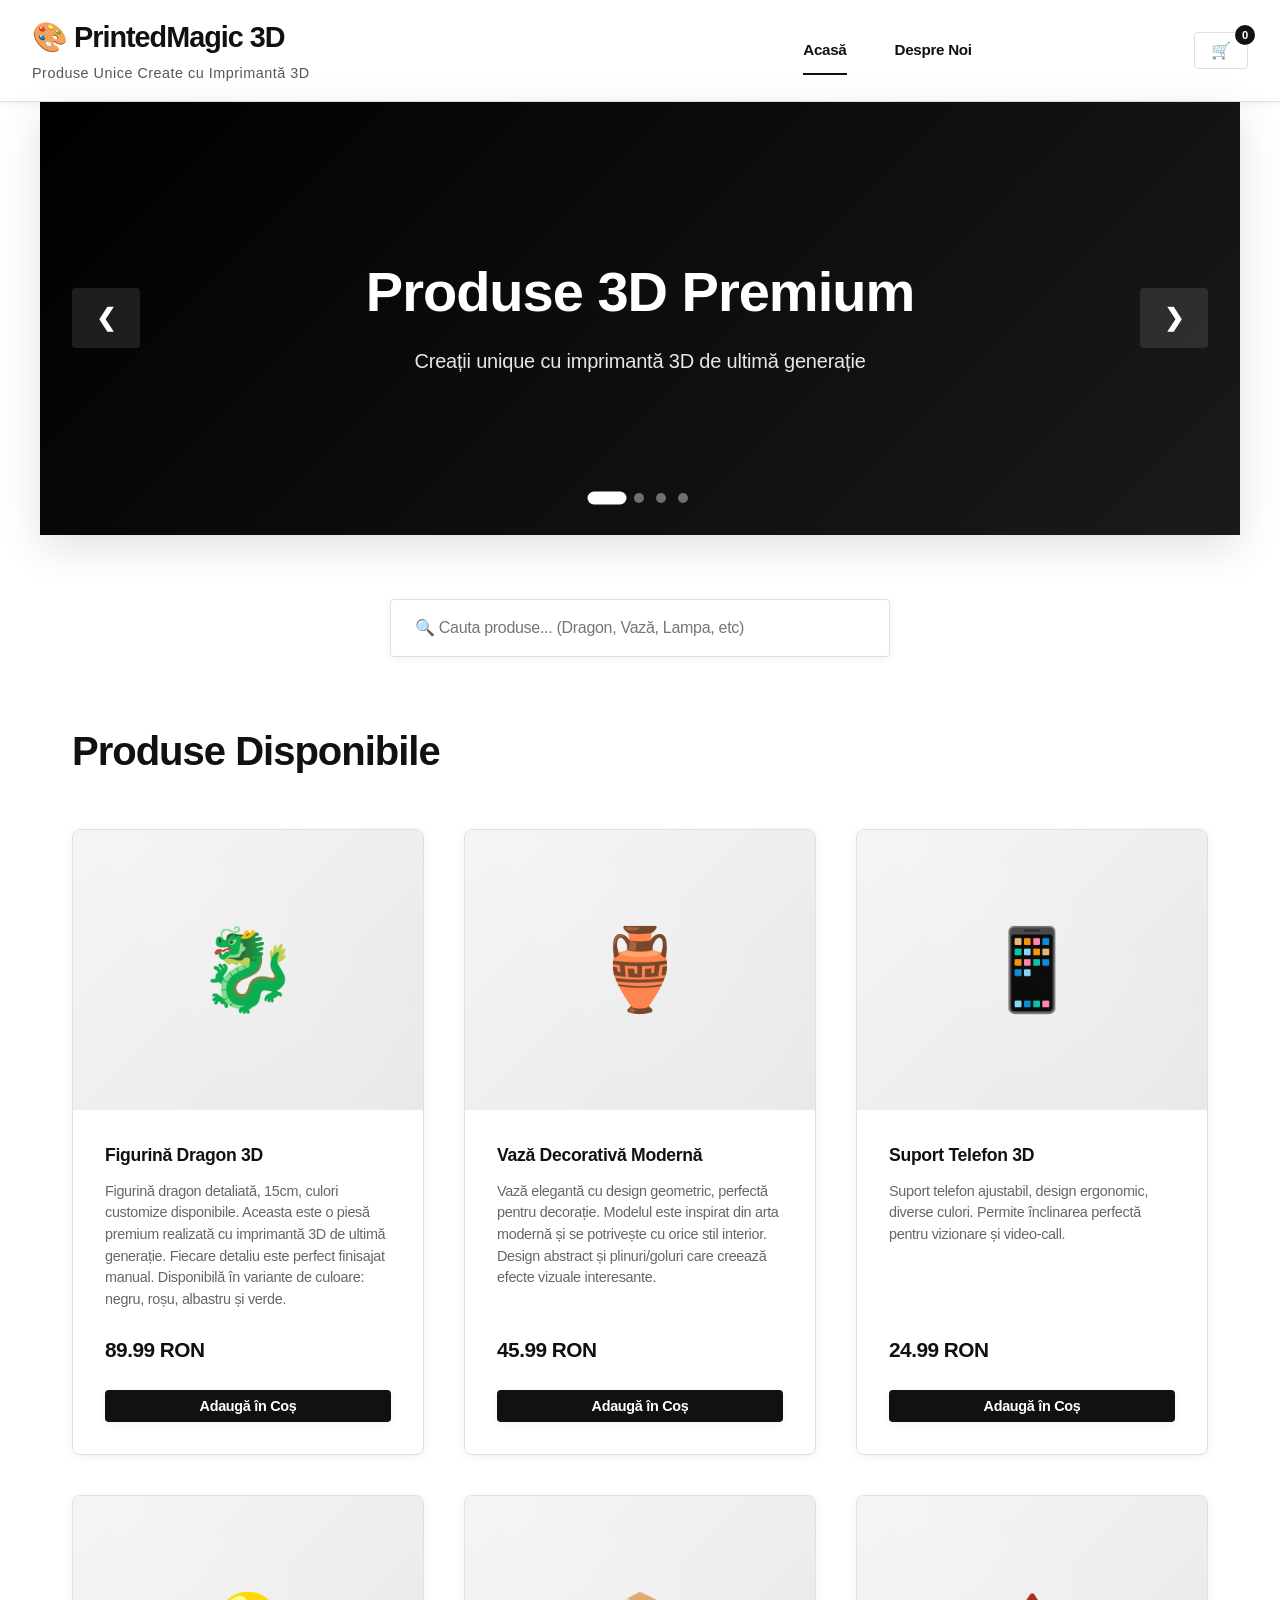
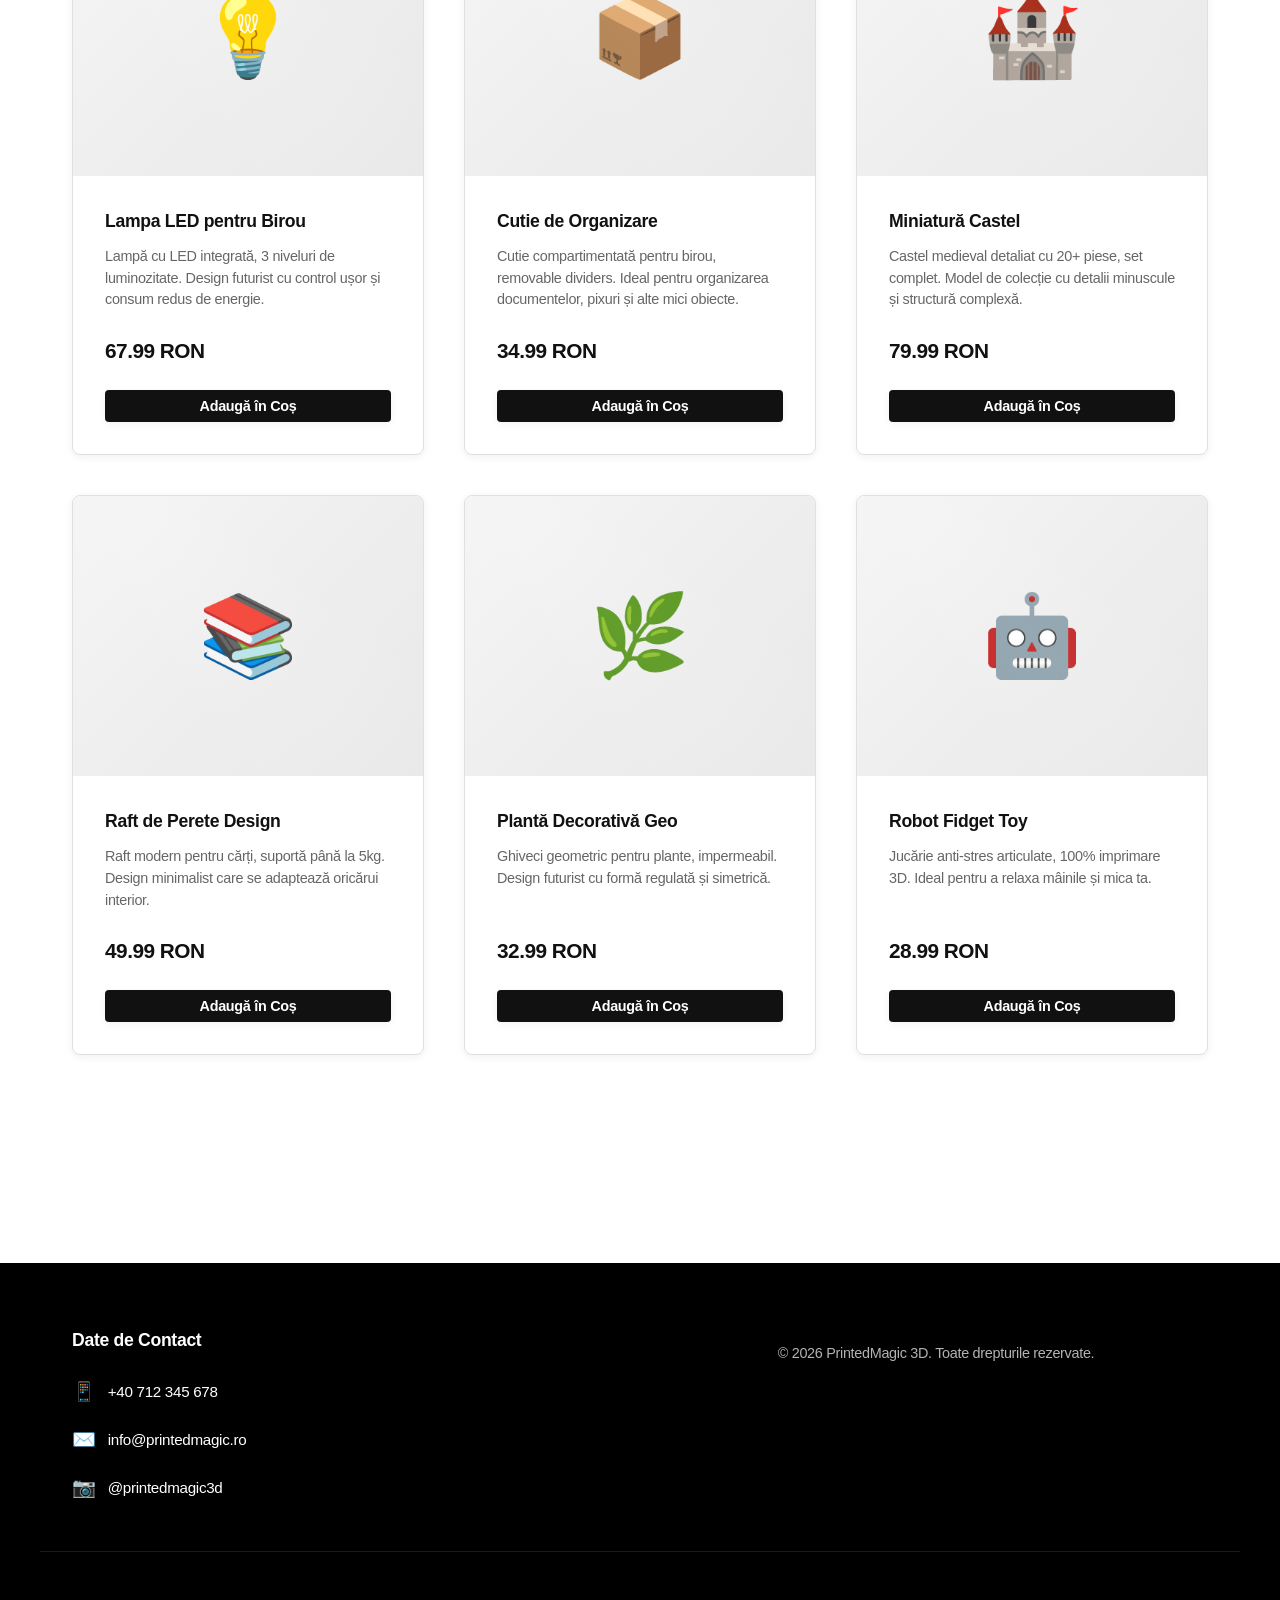
==== index.html @ fc56f855 "Add files via upload" ====
<!DOCTYPE html>
<html lang="ro">
<head>
    <meta charset="UTF-8">
    <meta name="viewport" content="width=device-width, initial-scale=1.0">
    <title>ShopHub - Magazin Online</title>
    <link rel="stylesheet" href="styles.css">
</head>
<body>
    <!-- Banner -->
    <header class="banner">
        <div class="banner-content">
            <h1 class="banner-title">🎨 PrintedMagic 3D</h1>
            <p class="banner-subtitle">Produse Unice Create cu Imprimantă 3D</p>
        </div>
        <nav class="banner-nav">
            <a href="index.html" class="nav-link active">Acasă</a>
            <a href="about.html" class="nav-link">Despre Noi</a>
        </nav>
        <div class="cart-icon-container">
            <button class="cart-icon" id="cartBtn">
                <span class="cart-icon-text">🛒</span>
                <span class="cart-count" id="cartCount">0</span>
            </button>
        </div>
    </header>

    <!-- Main Content -->
    <main class="container">        <!-- Banner Slider -->
        <section class="banner-slider-section">
            <div class="banner-slider">
                <div class="slider-container">
                    <div class="slide active">
                        <div class="slide-content">
                            <h2>Produse 3D Premium</h2>
                            <p>Creații unique cu imprimantă 3D de ultimă generație</p>
                        </div>
                    </div>
                    <div class="slide">
                        <div class="slide-content">
                            <h2>Design Profesional</h2>
                            <p>Fiecare produs este gândite cu atenție la detaliu</p>
                        </div>
                    </div>
                    <div class="slide">
                        <div class="slide-content">
                            <h2>Livrare Rapidă</h2>
                            <p>Produsele tale ajung la tine în timp scurt</p>
                        </div>
                    </div>
                    <div class="slide">
                        <div class="slide-content">
                            <h2>Personalizare Completă</h2>
                            <p>Alege culori, dimensiuni și variante custom</p>
                        </div>
                    </div>
                </div>
                <button class="slider-btn slider-prev" id="sliderPrev">❮</button>
                <button class="slider-btn slider-next" id="sliderNext">❯</button>
                <div class="slider-dots" id="sliderDots"></div>
            </div>
        </section>

        <!-- Search Bar -->
        <section class="search-section">
            <div class="search-container">
                <input 
                    type="text" 
                    id="searchInput" 
                    class="search-input" 
                    placeholder="🔍 Cauta produse... (Dragon, Vază, Lampa, etc)"
                    autocomplete="off"
                >
                <div class="search-results" id="searchResults"></div>
            </div>
        </section>
        <!-- Products Grid -->
        <section class="products-section">
            <h2 class="section-title">Produse Disponibile</h2>
            <div class="products-grid" id="productsGrid">
                <!-- Produsele vor fi încărcate din JavaScript -->
            </div>
        </section>
    </main>

    <!-- Product Details Modal -->
    <div class="modal" id="productModal">
        <div class="modal-content modal-lg">
            <div class="modal-header">
                <h2 id="productModalTitle">Detalii Produs</h2>
                <button class="close-modal" id="closeProductBtn">&times;</button>
            </div>
            <div class="modal-body">
                <div class="product-details-container">
                    <!-- Product Images -->
                    <div class="product-images">
                        <div class="main-image" id="mainImage">🐉</div>
                        <div class="thumbnail-images" id="thumbnailImages">
                        </div>
                    </div>

                    <!-- Product Info -->
                    <div class="product-info">
                        <h2 id="productName">Produs</h2>
                        <div class="product-price-section">
                            <span class="product-price-large" id="productPrice">0 RON</span>
                        </div>

                        <div class="product-specifications">
                            <div class="spec-item">
                                <strong>Dimensiuni:</strong>
                                <span id="productDimensions">-</span>
                            </div>
                            <div class="spec-item">
                                <strong>Material:</strong>
                                <span id="productMaterial">-</span>
                            </div>
                            <div class="spec-item">
                                <strong>Culori disponibile:</strong>
                                <div class="colors-list" id="colorsList"></div>
                            </div>
                        </div>

                        <div class="product-description-full" id="productFullDescription">
                        </div>

                        <!-- Quantity and Add to Cart -->
                        <div class="product-quantity-section">
                            <label>Cantitate:</label>
                            <div class="quantity-control">
                                <button id="decrementBtn" class="quantity-btn-large">−</button>
                                <input type="number" id="quantityInput" value="1" min="1">
                                <button id="incrementBtn" class="quantity-btn-large">+</button>
                            </div>
                        </div>

                        <button class="btn btn-primary btn-large" id="addToCartModalBtn">Adaugă în Coș</button>
                    </div>
                </div>
            </div>
        </div>
    </div>

    <!-- Shopping Cart Modal -->
    <div class="modal" id="cartModal">
        <div class="modal-content">
            <div class="modal-header">
                <h2>Coșul Dumneavoastră</h2>
                <button class="close-modal" id="closeCartBtn">&times;</button>
            </div>
            <div class="modal-body">
                <div class="cart-items" id="cartItems">
                    <p class="empty-cart">Coșul este gol</p>
                </div>
            </div>
            <div class="modal-footer">
                <div class="cart-total">
                    <strong>Total: </strong>
                    <span id="cartTotal">0 RON</span>
                </div>
                <button class="btn btn-primary" id="checkoutBtn">Plasează Comanda</button>
            </div>
        </div>
    </div>

    <!-- Footer -->
    <footer class="footer">
        <div class="footer-content">
            <div class="footer-section">
                <h3>Date de Contact</h3>
                <div class="contact-info">
                    <a href="tel:+40712345678" class="contact-link">
                        <span class="contact-icon">📱</span>
                        <span>+40 712 345 678</span>
                    </a>
                    <a href="mailto:info@printedmagic.ro" class="contact-link">
                        <span class="contact-icon">✉️</span>
                        <span>info@printedmagic.ro</span>
                    </a>
                    <a href="https://instagram.com/printedmagic3d" target="_blank" class="contact-link">
                        <span class="contact-icon">📷</span>
                        <span>@printedmagic3d</span>
                    </a>
                </div>
            </div>
            <div class="footer-section">
                <p>&copy; 2026 PrintedMagic 3D. Toate drepturile rezervate.</p>
            </div>
        </div>
    </footer>

    <script src="script.js"></script>
</body>
</html>
---- styles.css ----
/* Global Styles */
* {
    margin: 0;
    padding: 0;
    box-sizing: border-box;
}

:root {
    --primary-color: #000;
    --secondary-color: #111;
    --accent-color: #1E3A5F;
    --dark-color: #000;
    --light-color: #F8F9FA;
    --text-color: #111;
    --border-color: #E0E0E0;
    --shadow: 0 2px 8px rgba(0, 0, 0, 0.06);
    --shadow-lg: 0 12px 40px rgba(0, 0, 0, 0.12);
    --transition: all 0.3s ease;
}

body {
    font-family: -apple-system, BlinkMacSystemFont, 'Segoe UI', 'Helvetica Neue', sans-serif;
    line-height: 1.5;
    color: var(--text-color);
    background-color: #fff;
    letter-spacing: -0.3px;
}

/* Banner */
.banner {
    background: #fff;
    border-bottom: 1px solid var(--border-color);
    color: var(--text-color);
    padding: 1rem 2rem;
    box-shadow: var(--shadow);
    display: flex;
    justify-content: space-between;
    align-items: center;
    position: relative;
    overflow: hidden;
    animation: slideDown 0.6s ease;
}

.banner-content {
    flex: 1;
}

.banner-title {
    font-size: 1.8rem;
    font-weight: 900;
    margin-bottom: 0.25rem;
    text-shadow: none;
    letter-spacing: -1px;
}

.banner-subtitle {
    font-size: 0.9rem;
    opacity: 0.7;
    font-weight: 500;
    letter-spacing: 0.5px;
}

.banner-nav {
    display: flex;
    gap: 3rem;
    flex: 1;
    justify-content: center;
    margin: 0 2rem;
}

.nav-link {
    color: var(--text-color);
    text-decoration: none;
    font-weight: 600;
    padding: 0.5rem 0;
    border-radius: 0;
    transition: var(--transition);
    position: relative;
    background: none;
    font-size: 0.95rem;
    border: none;
}

.nav-link::after {
    content: '';
    position: absolute;
    bottom: -5px;
    left: 0;
    width: 0;
    height: 2px;
    background: var(--text-color);
    transition: var(--transition);
}

.nav-link:hover::after,
.nav-link.active::after {
    width: 100%;
}

.cart-icon-container {
    display: flex;
    gap: 1rem;
}

.cart-icon {
    background: none;
    border: 1px solid var(--border-color);
    color: var(--text-color);
    padding: 0.5rem 1rem;
    border-radius: 4px;
    cursor: pointer;
    font-size: 1rem;
    transition: var(--transition);
    position: relative;
    font-weight: 600;
}

.cart-icon:hover {
    background: rgba(0, 0, 0, 0.05);
    border-color: var(--text-color);
}

.cart-count {
    position: absolute;
    top: -8px;
    right: -8px;
    background: var(--text-color);
    color: white;
    border-radius: 50%;
    width: 20px;
    height: 20px;
    display: flex;
    align-items: center;
    justify-content: center;
    font-size: 0.7rem;
    font-weight: bold;
}

.back-link {
    color: var(--text-color);
    text-decoration: none;
    font-size: 0.95rem;
    padding: 0.5rem 1rem;
    border: 1px solid var(--border-color);
    border-radius: 4px;
    transition: var(--transition);
    font-weight: 600;
}

.back-link:hover {
    background: rgba(0, 0, 0, 0.05);
    border-color: var(--text-color);
}

/* Container */
.container {
    max-width: 1200px;
    margin: 0 auto;
    padding: 3rem 2rem;
}

/* Banner Slider */
.banner-slider-section {
    margin-bottom: 4rem;
    margin-top: -3rem;
    margin-left: -2rem;
    margin-right: -2rem;
    padding: 0;
}

.banner-slider {
    position: relative;
    overflow: hidden;
    border-radius: 0;
    box-shadow: var(--shadow-lg);
}

.slider-container {
    display: flex;
    transition: transform 0.6s ease;
    width: 100%;
}

.slide {
    min-width: 100%;
    padding: 8rem 3rem;
    background: linear-gradient(135deg, #000 0%, #1a1a1a 100%);
    color: white;
    display: flex;
    align-items: center;
    justify-content: center;
    min-height: 400px;
    opacity: 0;
    transition: opacity 0.8s ease;
}

.slide.active {
    opacity: 1;
}

.slide-content {
    text-align: center;
    animation: slideInContent 0.8s ease;
    max-width: 600px;
}

.slide-content h2 {
    font-size: 3.5rem;
    margin-bottom: 1.5rem;
    font-weight: 900;
    text-shadow: none;
    letter-spacing: -1px;
    line-height: 1.1;
}

.slide-content p {
    font-size: 1.25rem;
    opacity: 0.9;
    font-weight: 500;
    letter-spacing: -0.2px;
}

.slider-btn {
    position: absolute;
    top: 50%;
    transform: translateY(-50%);
    background: rgba(255, 255, 255, 0.1);
    color: white;
    border: none;
    font-size: 1.5rem;
    padding: 1rem 1.5rem;
    cursor: pointer;
    border-radius: 4px;
    transition: var(--transition);
    z-index: 10;
    font-weight: bold;
}

.slider-btn:hover {
    background: rgba(255, 255, 255, 0.2);
}

.slider-prev {
    left: 2rem;
}

.slider-next {
    right: 2rem;
}

.slider-dots {
    position: absolute;
    bottom: 2rem;
    left: 50%;
    transform: translateX(-50%);
    display: flex;
    gap: 0.75rem;
    z-index: 10;
}

.dot {
    width: 10px;
    height: 10px;
    border-radius: 50%;
    background: rgba(255, 255, 255, 0.4);
    cursor: pointer;
    transition: var(--transition);
}

.dot.active {
    background: white;
    transform: scale(1.3);
    width: 30px;
    border-radius: 5px;
}

@keyframes slideInContent {
    from {
        opacity: 0;
        transform: translateY(20px);
    }
    to {
        opacity: 1;
        transform: translateY(0);
    }
}

/* Search Bar */
.search-section {
    margin-bottom: 4rem;
    padding: 0;
}

.search-container {
    position: relative;
    max-width: 500px;
    margin: 0 auto;
}

.search-input {
    width: 100%;
    padding: 1.2rem 1.5rem;
    font-size: 1rem;
    border: 1px solid var(--border-color);
    border-radius: 4px;
    background: white;
    box-shadow: var(--shadow);
    transition: var(--transition);
    font-weight: 500;
    letter-spacing: -0.3px;
}

.search-input:focus {
    outline: none;
    border-color: var(--text-color);
    box-shadow: 0 8px 25px rgba(0, 0, 0, 0.12);
}

.search-results {
    position: absolute;
    top: calc(100% + 0.5rem);
    left: 0;
    right: 0;
    background: white;
    border-radius: 4px;
    box-shadow: var(--shadow-lg);
    max-height: 400px;
    overflow-y: auto;
    z-index: 100;
    display: none;
    border: 1px solid var(--border-color);
}

.search-results.show {
    display: block;
}

.search-result-item {
    padding: 1.2rem 1.5rem;
    border-bottom: 1px solid var(--border-color);
    cursor: pointer;
    transition: var(--transition);
    display: flex;
    align-items: center;
    gap: 1.5rem;
}

.search-result-item:hover {
    background: var(--light-color);
}

.search-result-item:last-child {
    border-bottom: none;
}

.search-result-emoji {
    font-size: 2rem;
}

.search-result-info {
    flex: 1;
}

.search-result-name {
    font-weight: 700;
    color: var(--text-color);
    margin-bottom: 0.5rem;
    font-size: 1rem;
}

.search-result-price {
    color: var(--text-color);
    font-size: 0.95rem;
    font-weight: 600;
    opacity: 0.7;
}

.no-results {
    padding: 3rem 1.5rem;
    text-align: center;
    color: #999;
    font-weight: 500;
}

/* Products Section */
.products-section {
    margin-bottom: 6rem;
}

.section-title {
    font-size: 2.5rem;
    margin-bottom: 3rem;
    text-align: left;
    color: var(--text-color);
    font-weight: 900;
    letter-spacing: -1px;
}

.products-grid {
    display: grid;
    grid-template-columns: repeat(auto-fill, minmax(280px, 1fr));
    gap: 2.5rem;
    margin-bottom: 3rem;
}

.product-card {
    background: white;
    border-radius: 8px;
    overflow: hidden;
    box-shadow: var(--shadow);
    transition: var(--transition);
    display: flex;
    flex-direction: column;
    border: 1px solid var(--border-color);
    cursor: pointer;
}

.product-card:hover {
    transform: translateY(-8px);
    box-shadow: var(--shadow-lg);
    border-color: var(--text-color);
}

.product-image {
    width: 100%;
    height: 280px;
    background: linear-gradient(135deg, #f5f5f5, #e8e8e8);
    display: flex;
    align-items: center;
    justify-content: center;
    font-size: 5rem;
    position: relative;
    overflow: hidden;
}

.product-image::before {
    content: '';
    position: absolute;
    top: -50%;
    left: -50%;
    width: 200%;
    height: 200%;
    background: linear-gradient(45deg, transparent 30%, rgba(255, 255, 255, 0.05) 50%, transparent 70%);
    animation: shine 3s infinite;
}

.product-content {
    padding: 2rem;
    flex: 1;
    display: flex;
    flex-direction: column;
}

.product-name {
    font-size: 1.1rem;
    font-weight: 700;
    color: var(--text-color);
    margin-bottom: 0.75rem;
    letter-spacing: -0.3px;
}

.product-description {
    color: #666;
    font-size: 0.9rem;
    margin-bottom: 1.5rem;
    flex: 1;
    line-height: 1.5;
}

.product-price {
    font-size: 1.3rem;
    font-weight: 700;
    color: var(--text-color);
    margin-bottom: 1.5rem;
    letter-spacing: -0.5px;
}

.btn {
    padding: 1rem 1.5rem;
    border: none;
    border-radius: 4px;
    cursor: pointer;
    font-size: 0.95rem;
    transition: var(--transition);
    text-decoration: none;
    display: inline-block;
    text-align: center;
    font-weight: 600;
    letter-spacing: -0.3px;
}

.btn-primary {
    background: var(--text-color);
    color: white;
    box-shadow: var(--shadow);
}

.btn-primary:hover {
    background: #1a1a1a;
    transform: scale(1.05);
    box-shadow: var(--shadow-lg);
}

.btn-secondary {
    background: white;
    color: var(--text-color);
    border: 1px solid var(--text-color);
}

.btn-secondary:hover {
    background: var(--text-color);
    color: white;
    transform: scale(1.05);
}

.btn-large {
    width: 100%;
    padding: 1.2rem;
    font-size: 1rem;
}

.btn-small {
    padding: 0.75rem 1.2rem;
    font-size: 0.9rem;
}

.btn-secondary:hover {
    background: #40C4B5;
    transform: scale(1.05);
}

.btn-large {
    width: 100%;
    padding: 1rem;
    font-size: 1.1rem;
    font-weight: bold;
}

.btn-small {
    padding: 0.5rem 1rem;
    font-size: 0.9rem;
}

/* Modal */
.modal {
    display: none;
    position: fixed;
    z-index: 1000;
    left: 0;
    top: 0;
    width: 100%;
    height: 100%;
    background-color: rgba(0, 0, 0, 0.5);
    animation: fadeIn 0.3s ease;
    backdrop-filter: blur(5px);
}

.modal.show {
    display: flex;
    align-items: center;
    justify-content: center;
}

@keyframes fadeIn {
    from {
        opacity: 0;
    }
    to {
        opacity: 1;
    }
}

.modal-content {
    background-color: white;
    border-radius: 8px;
    width: 90%;
    max-width: 500px;
    max-height: 80vh;
    overflow-y: auto;
    box-shadow: var(--shadow-lg);
    animation: slideUp 0.4s ease;
}

.modal-content.modal-lg {
    max-width: 900px;
    max-height: 90vh;
}

.modal-header {
    display: flex;
    justify-content: space-between;
    align-items: center;
    padding: 2rem;
    border-bottom: 1px solid var(--border-color);
    background: white;
    color: var(--text-color);
}

.modal-header h2 {
    font-size: 1.5rem;
    font-weight: 700;
    letter-spacing: -0.5px;
}

.close-modal {
    background: none;
    border: none;
    color: var(--text-color);
    font-size: 1.8rem;
    cursor: pointer;
    transition: var(--transition);
    padding: 0;
    width: 30px;
    height: 30px;
    display: flex;
    align-items: center;
    justify-content: center;
}

.close-modal:hover {
    transform: rotate(90deg);
    color: #666;
}

.modal-body {
    padding: 2rem;
    min-height: 200px;
}

.cart-items {
    display: flex;
    flex-direction: column;
    gap: 1rem;
}

.cart-item {
    display: flex;
    justify-content: space-between;
    align-items: center;
    padding: 1.5rem;
    background: var(--light-color);
    border-radius: 8px;
}

.cart-item-info {
    flex: 1;
}

.cart-item-name {
    font-weight: 700;
    margin-bottom: 0.5rem;
    color: var(--text-color);
}

.cart-item-price {
    color: var(--text-color);
    font-weight: 700;
}

.cart-item-quantity {
    display: flex;
    align-items: center;
    gap: 0.75rem;
    margin-left: 1rem;
}

.quantity-btn {
    background: var(--text-color);
    color: white;
    border: none;
    padding: 0.4rem 0.6rem;
    cursor: pointer;
    border-radius: 4px;
    transition: var(--transition);
    font-weight: 600;
}

.quantity-btn:hover {
    background: #1a1a1a;
}

.remove-btn {
    background: #E8E8E8;
    color: var(--text-color);
    border: none;
    padding: 0.5rem 1rem;
    border-radius: 4px;
    cursor: pointer;
    transition: var(--transition);
    margin-left: 1rem;
    font-weight: 600;
}

.remove-btn:hover {
    background: #D0D0D0;
}

.empty-cart {
    text-align: center;
    color: #999;
    padding: 2rem;
    font-size: 1rem;
}

.modal-footer {
    padding: 2rem;
    border-top: 1px solid var(--border-color);
    background: var(--light-color);
}

.cart-total {
    font-size: 1.3rem;
    margin-bottom: 1.5rem;
    font-weight: 700;
}

#checkoutBtn {
    width: 100%;
}

.modal.show {
    display: flex;
    align-items: center;
    justify-content: center;
}

@keyframes fadeIn {
    from {
        opacity: 0;
    }
    to {
        opacity: 1;
    }
}

.modal-content {
    background-color: white;
    border-radius: 10px;
    width: 90%;
    max-width: 500px;
    max-height: 80vh;
    overflow-y: auto;
    box-shadow: 0 10px 40px rgba(0, 0, 0, 0.3);
    animation: slideUp 0.4s ease;
}

.modal-content.modal-lg {
    max-width: 900px;
    max-height: 90vh;
}

.modal-header {
    display: flex;
    justify-content: space-between;
    align-items: center;
    padding: 1.5rem;
    border-bottom: 1px solid var(--border-color);
    background: linear-gradient(135deg, var(--primary-color) 0%, var(--secondary-color) 100%);
    color: white;
}

.modal-header h2 {
    font-size: 1.5rem;
}

.close-modal {
    background: none;
    border: none;
    color: white;
    font-size: 2rem;
    cursor: pointer;
    transition: var(--transition);
}

.close-modal:hover {
    transform: rotate(90deg);
}

.modal-body {
    padding: 1.5rem;
    min-height: 200px;
}

.cart-items {
    display: flex;
    flex-direction: column;
    gap: 1rem;
}

.cart-item {
    display: flex;
    justify-content: space-between;
    align-items: center;
    padding: 1rem;
    background: var(--light-color);
    border-radius: 5px;
}

.cart-item-info {
    flex: 1;
}

.cart-item-name {
    font-weight: bold;
    margin-bottom: 0.25rem;
}

.cart-item-price {
    color: var(--primary-color);
    font-weight: bold;
}

.cart-item-quantity {
    display: flex;
    align-items: center;
    gap: 0.5rem;
    margin-left: 1rem;
}

.quantity-btn {
    background: var(--primary-color);
    color: white;
    border: none;
    padding: 0.25rem 0.5rem;
    cursor: pointer;
    border-radius: 3px;
    transition: var(--transition);
}

.quantity-btn:hover {
    background: #FF5252;
}

.remove-btn {
    background: #E74C3C;
    color: white;
    border: none;
    padding: 0.5rem 1rem;
    border-radius: 3px;
    cursor: pointer;
    transition: var(--transition);
    margin-left: 1rem;
}

.remove-btn:hover {
    background: #C0392B;
}

.empty-cart {
    text-align: center;
    color: #999;
    padding: 2rem;
    font-size: 1.1rem;
}

.modal-footer {
    padding: 1.5rem;
    border-top: 1px solid var(--border-color);
    background: #f9f9f9;
}

.cart-total {
    font-size: 1.3rem;
    margin-bottom: 1rem;
}

#checkoutBtn {
    width: 100%;
}

/* Order Section */
.order-section {
    margin-bottom: 3rem;
}

.order-wrapper {
    display: grid;
    grid-template-columns: 1fr 1fr;
    gap: 2rem;
}

.order-summary {
    background: white;
    padding: 2rem;
    border-radius: 10px;
    box-shadow: var(--shadow);
    height: fit-content;
}

.order-summary h2 {
    margin-bottom: 1.5rem;
    color: var(--dark-color);
}

.summary-items {
    display: flex;
    flex-direction: column;
    gap: 1rem;
    margin-bottom: 1.5rem;
}

.summary-item {
    padding: 1rem;
    background: var(--light-color);
    border-radius: 5px;
    display: flex;
    justify-content: space-between;
    align-items: center;
}

.summary-item-info {
    flex: 1;
}

.summary-item-name {
    font-weight: bold;
}

.summary-item-qty {
    color: #999;
    font-size: 0.9rem;
}

.summary-item-price {
    color: var(--primary-color);
    font-weight: bold;
}

.summary-total {
    padding: 1rem;
    background: linear-gradient(135deg, var(--primary-color) 0%, var(--secondary-color) 100%);
    color: white;
    border-radius: 5px;
    font-size: 1.2rem;
    text-align: right;
}

.order-form-container {
    background: white;
    padding: 2rem;
    border-radius: 10px;
    box-shadow: var(--shadow);
}

.order-form-container h2 {
    margin-bottom: 1.5rem;
    color: var(--dark-color);
}

.order-form {
    display: flex;
    flex-direction: column;
    gap: 1rem;
}

.form-group {
    display: flex;
    flex-direction: column;
}

.form-group label {
    font-weight: bold;
    margin-bottom: 0.5rem;
    color: var(--dark-color);
}

.form-group input,
.form-group textarea {
    padding: 0.75rem;
    border: 1px solid var(--border-color);
    border-radius: 5px;
    font-family: inherit;
    font-size: 1rem;
    transition: var(--transition);
}

.form-group input:focus,
.form-group textarea:focus {
    outline: none;
    border-color: var(--primary-color);
    box-shadow: 0 0 5px rgba(255, 107, 107, 0.3);
}

.form-group textarea {
    resize: vertical;
    min-height: 80px;
}

.order-form .btn {
    margin-top: 0.5rem;
}

.order-form .btn-secondary {
    background: #95A5A6;
    margin-top: 0;
}

.order-form .btn-secondary:hover {
    background: #7F8C8D;
}

/* Footer */
.footer {
    background: #000;
    color: #fff;
    padding: 4rem 0 2rem;
    margin-top: 4rem;
}

.footer-content {
    max-width: 1200px;
    margin: 0 auto;
    padding: 0 2rem;
    display: grid;
    grid-template-columns: 1fr 1fr;
    gap: 3rem;
    margin-bottom: 2rem;
    border-bottom: 1px solid rgba(255, 255, 255, 0.1);
    padding-bottom: 3rem;
}

.footer-section h3 {
    margin-bottom: 1.5rem;
    font-size: 1.1rem;
    font-weight: 700;
    letter-spacing: -0.3px;
}

.contact-info {
    display: flex;
    flex-direction: column;
    gap: 1.2rem;
}

.contact-link {
    display: flex;
    align-items: center;
    gap: 0.75rem;
    color: #fff;
    text-decoration: none;
    transition: var(--transition);
    font-size: 0.95rem;
    font-weight: 500;
}

.contact-link:hover {
    color: #999;
}

.contact-icon {
    font-size: 1.2rem;
}

.footer-section p {
    text-align: center;
    color: rgba(255, 255, 255, 0.7);
    font-size: 0.9rem;
    margin-top: 1rem;
}

/* Responsive */
@media (max-width: 768px) {
    .banner {
        flex-direction: column;
        gap: 1rem;
        text-align: center;
    }

    .banner-title {
        font-size: 2rem;
    }

    .products-grid {
        grid-template-columns: repeat(auto-fill, minmax(200px, 1fr));
        gap: 1rem;
    }

    .order-wrapper {
        grid-template-columns: 1fr;
    }

    .footer-content {
        grid-template-columns: 1fr;
    }

    .container {
        padding: 1rem;
    }

    .modal-content {
        width: 95%;
    }

    .slide-content h2 {
        font-size: 1.8rem;
    }

    .slide-content p {
        font-size: 1rem;
    }

    .slider-btn {
        padding: 0.75rem 1rem;
        font-size: 1.5rem;
    }

    .slider-prev {
        left: 0.5rem;
    }

    .slider-next {
        right: 0.5rem;
    }

    .search-container {
        max-width: 90%;
    }
}
}

@media (max-width: 480px) {
    .banner-title {
        font-size: 1.5rem;
    }

    .banner-subtitle {
        font-size: 0.9rem;
    }

    .products-grid {
        grid-template-columns: 1fr;
    }

    .section-title {
        font-size: 1.5rem;
    }

    .product-price {
        font-size: 1.2rem;
    }
}

/* New Vibrant Animations */
@keyframes slideDown {
    from {
        opacity: 0;
        transform: translateY(-30px);
    }
    to {
        opacity: 1;
        transform: translateY(0);
    }
}

@keyframes slideUp {
    from {
        opacity: 0;
        transform: translateY(30px);
    }
    to {
        opacity: 1;
        transform: translateY(0);
    }
}

@keyframes shine {
    0% {
        transform: translateX(-100%) translateY(-100%) rotate(45deg);
    }
    100% {
        transform: translateX(100%) translateY(100%) rotate(45deg);
    }
}

@keyframes pulse {
    0%, 100% {
        opacity: 1;
    }
    50% {
        opacity: 0.5;
    }
}

@keyframes glow {
    0%, 100% {
        box-shadow: 0 0 10px rgba(255, 0, 110, 0.3);
    }
    50% {
        box-shadow: 0 0 20px rgba(255, 0, 110, 0.6);
    }
}

/* Product Details Modal */
.product-details-container {
    display: grid;
    grid-template-columns: 1fr 1fr;
    gap: 3rem;
    padding: 0;
}

.product-images {
    display: flex;
    flex-direction: column;
    gap: 1.5rem;
}

.main-image {
    width: 100%;
    height: 400px;
    background: linear-gradient(135deg, #f5f5f5, #e8e8e8);
    border-radius: 8px;
    display: flex;
    align-items: center;
    justify-content: center;
    font-size: 8rem;
    border: 1px solid var(--border-color);
}

.thumbnail-images {
    display: grid;
    grid-template-columns: repeat(4, 1fr);
    gap: 1rem;
}

.thumbnail {
    width: 80px;
    height: 80px;
    background: linear-gradient(135deg, #f5f5f5, #e8e8e8);
    border-radius: 8px;
    display: flex;
    align-items: center;
    justify-content: center;
    font-size: 2.5rem;
    cursor: pointer;
    border: 2px solid var(--border-color);
    transition: var(--transition);
}

.thumbnail:hover {
    border-color: var(--text-color);
    transform: scale(1.05);
}

.thumbnail.active {
    border-color: var(--text-color);
    background: white;
}

.product-info {
    display: flex;
    flex-direction: column;
    gap: 2rem;
}

.product-info h2 {
    font-size: 2rem;
    color: var(--text-color);
    font-weight: 900;
    letter-spacing: -0.5px;
}

.product-price-section {
    padding: 2rem;
    background: var(--light-color);
    color: var(--text-color);
    border-radius: 8px;
    text-align: center;
    border: 1px solid var(--border-color);
}

.product-price-large {
    font-size: 2.2rem;
    font-weight: 900;
    letter-spacing: -0.8px;
}

.product-specifications {
    display: flex;
    flex-direction: column;
    gap: 1.2rem;
    padding: 2rem;
    background: var(--light-color);
    border-radius: 8px;
    border: 1px solid var(--border-color);
}

.spec-item {
    display: flex;
    justify-content: space-between;
    align-items: flex-start;
    gap: 1rem;
}

.spec-item strong {
    color: var(--text-color);
    font-weight: 700;
}

.colors-list {
    display: flex;
    flex-wrap: wrap;
    gap: 0.75rem;
}

.color-badge {
    padding: 0.4rem 0.9rem;
    background: white;
    border: 1px solid var(--border-color);
    border-radius: 4px;
    font-size: 0.85rem;
    color: var(--text-color);
    font-weight: 600;
}

.product-description-full {
    color: #666;
    line-height: 1.6;
    font-size: 0.95rem;
}

.product-quantity-section {
    padding: 1.5rem;
    background: var(--light-color);
    border-radius: 8px;
    border: 1px solid var(--border-color);
    display: flex;
    align-items: center;
    gap: 1.5rem;
}

.product-quantity-section label {
    font-weight: 700;
    color: var(--text-color);
}

.quantity-control {
    display: flex;
    align-items: center;
    gap: 0.75rem;
    flex: 1;
}

.quantity-btn-large {
    width: 45px;
    height: 45px;
    background: var(--text-color);
    color: white;
    border: none;
    border-radius: 4px;
    cursor: pointer;
    font-size: 1.3rem;
    transition: var(--transition);
    font-weight: bold;
}

.quantity-btn-large:hover {
    background: #1a1a1a;
    transform: scale(1.1);
}

.quantity-control input {
    width: 70px;
    padding: 0.75rem;
    border: 1px solid var(--border-color);
    border-radius: 4px;
    text-align: center;
    font-size: 1rem;
    font-weight: bold;
}

.product-card {
    cursor: pointer;
}

/* Suggested Products Section */
.suggested-products-section {
    padding: 3rem 0;
    border-top: 1px solid var(--border-color);
    margin-top: 3rem;
}

.suggested-title {
    font-size: 1.8rem;
    color: var(--text-color);
    margin-bottom: 2.5rem;
    text-align: left;
    font-weight: 900;
    letter-spacing: -0.5px;
}

.suggested-products-grid {
    display: grid;
    grid-template-columns: repeat(auto-fill, minmax(180px, 1fr));
    gap: 1.5rem;
}

/* Order Section */
.order-section {
    margin-bottom: 3rem;
}

.order-wrapper {
    display: grid;
    grid-template-columns: 1fr 1fr;
    gap: 3rem;
}

.order-summary {
    background: var(--light-color);
    padding: 2.5rem;
    border-radius: 8px;
    box-shadow: var(--shadow);
    height: fit-content;
    border: 1px solid var(--border-color);
}

.order-summary h2 {
    margin-bottom: 2rem;
    color: var(--text-color);
    font-size: 1.5rem;
    font-weight: 900;
    letter-spacing: -0.5px;
}

.summary-items {
    display: flex;
    flex-direction: column;
    gap: 1.2rem;
    margin-bottom: 2rem;
}

.summary-item {
    padding: 1.2rem;
    background: white;
    border-radius: 6px;
    display: flex;
    justify-content: space-between;
    align-items: center;
    border: 1px solid var(--border-color);
}

.summary-item-info {
    flex: 1;
}

.summary-item-name {
    font-weight: 700;
    color: var(--text-color);
}

.summary-item-qty {
    color: #999;
    font-size: 0.9rem;
}

.summary-item-price {
    color: var(--text-color);
    font-weight: 700;
}

.summary-total {
    padding: 1.5rem;
    background: var(--text-color);
    color: white;
    border-radius: 6px;
    font-size: 1.1rem;
    text-align: right;
    font-weight: 700;
}

.order-form-container {
    background: white;
    padding: 2.5rem;
    border-radius: 8px;
    box-shadow: var(--shadow);
    border: 1px solid var(--border-color);
}

.order-form-container h2 {
    margin-bottom: 2rem;
    color: var(--text-color);
    font-size: 1.5rem;
    font-weight: 900;
    letter-spacing: -0.5px;
}

.order-form {
    display: flex;
    flex-direction: column;
    gap: 1.5rem;
}

.form-group {
    display: flex;
    flex-direction: column;
}

.form-group label {
    font-weight: 700;
    margin-bottom: 0.75rem;
    color: var(--text-color);
    font-size: 0.95rem;
}

.form-group input,
.form-group textarea {
    padding: 1rem;
    border: 1px solid var(--border-color);
    border-radius: 4px;
    font-family: inherit;
    font-size: 1rem;
    transition: var(--transition);
}

.form-group input:focus,
.form-group textarea:focus {
    outline: none;
    border-color: var(--text-color);
    box-shadow: 0 0 0 3px rgba(0, 0, 0, 0.05);
}

.form-group textarea {
    resize: vertical;
    min-height: 100px;
}

.order-form .btn {
    margin-top: 1rem;
}

.order-form .btn-secondary {
    background: #E8E8E8;
    color: var(--text-color);
    border: none;
}

.order-form .btn-secondary:hover {
    background: var(--text-color);
    color: white;
}

/* Responsive Product Details */
@media (max-width: 768px) {
    .product-details-container {
        grid-template-columns: 1fr;
    }

    .main-image {
        height: 250px;
        font-size: 6rem;
    }

    .thumbnail-images {
        grid-template-columns: repeat(3, 1fr);
    }

    .product-card {
        cursor: default;
    }

    .product-info h2 {
        font-size: 1.5rem;
    }

    .product-price-large {
        font-size: 1.5rem;
    }

    .suggested-products-grid {
        grid-template-columns: repeat(auto-fill, minmax(150px, 1fr));
    }
}
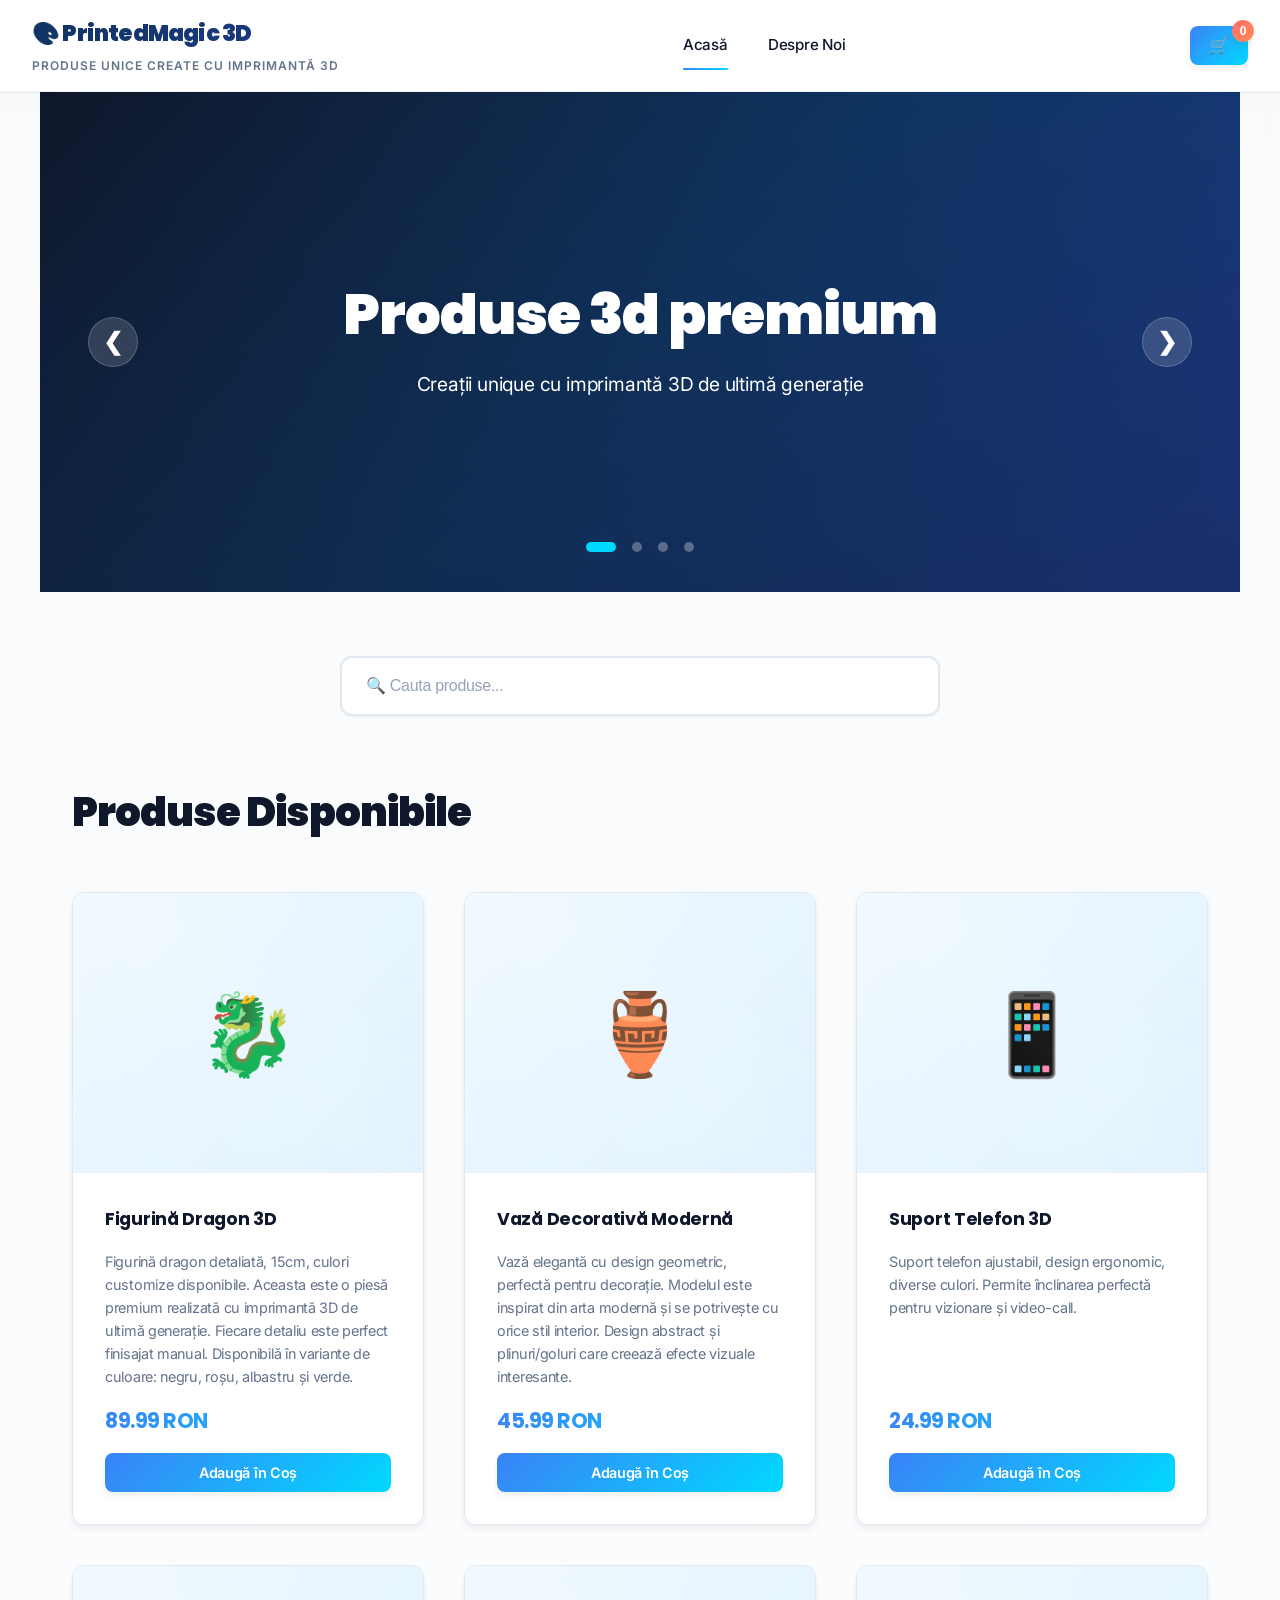
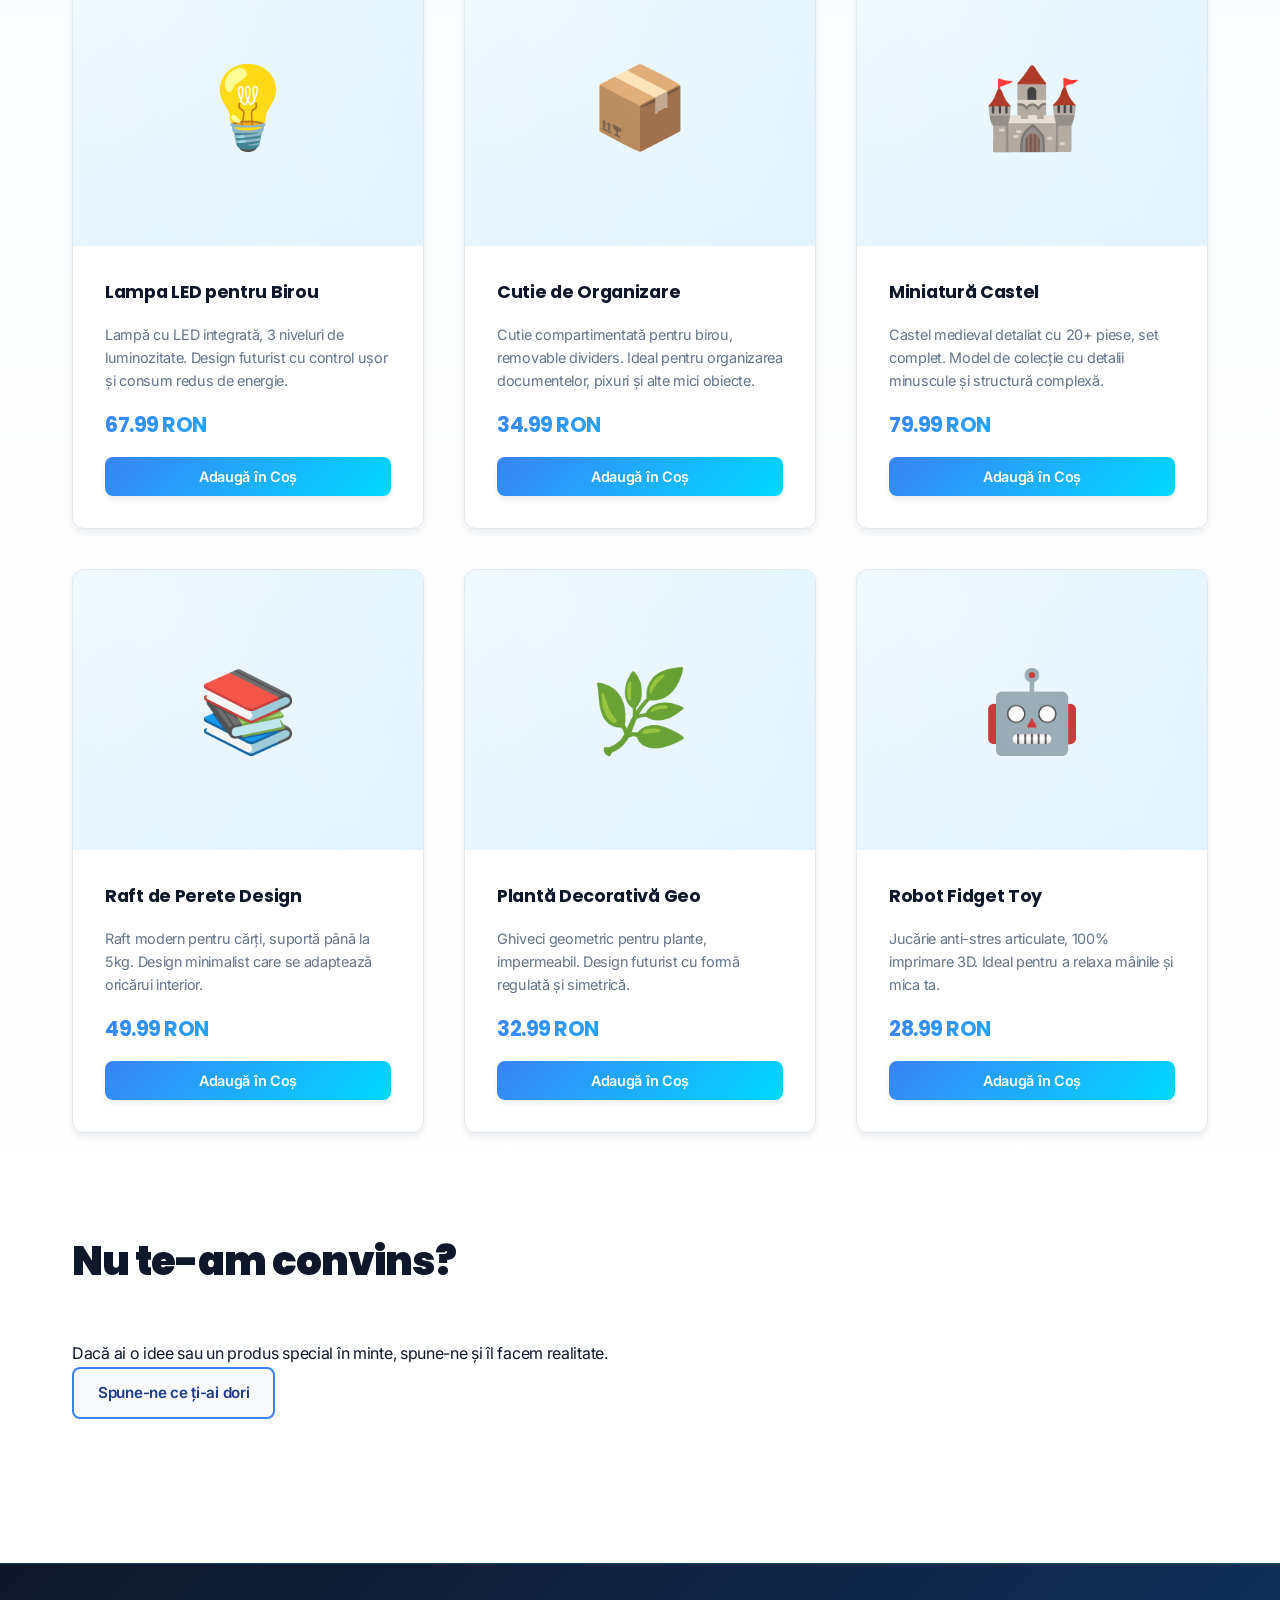
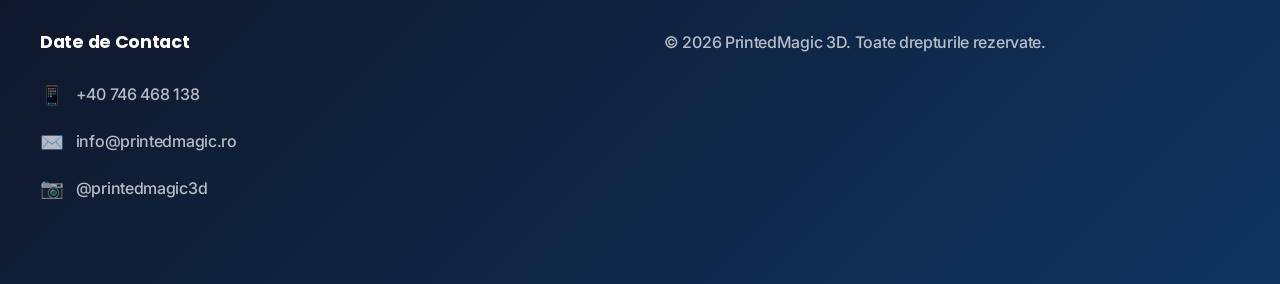
==== commit 8a57f005: "Add files via upload" ====
--- a/index.html
+++ b/index.html
@@ -32,7 +32,7 @@
                 <div class="slider-container">
                     <div class="slide active">
                         <div class="slide-content">
-                            <h2>Produse 3D Premium</h2>
+                            <h2>Produse 3d premium</h2>
                             <p>Creații unique cu imprimantă 3D de ultimă generație</p>
                         </div>
                     </div>
@@ -68,7 +68,7 @@
                     type="text" 
                     id="searchInput" 
                     class="search-input" 
-                    placeholder="🔍 Cauta produse... (Dragon, Vază, Lampa, etc)"
+                    placeholder="🔍 Cauta produse..."
                     autocomplete="off"
                 >
                 <div class="search-results" id="searchResults"></div>
@@ -81,6 +81,25 @@
                 <!-- Produsele vor fi încărcate din JavaScript -->
             </div>
         </section>
+
+        <!-- Feedback CTA -->
+        <section class="feedback-section" id="feedbackSection">
+            <h2 class="section-title">Nu te-am convins?</h2>
+            <p>Dacă ai o idee sau un produs special în minte, spune-ne și îl facem realitate.</p>
+            <button id="openFeedbackPopup" class="btn btn-secondary">Spune-ne ce ți-ai dori</button>
+        </section>
+
+        <div class="popup-overlay" id="feedbackPopup" style="display:none;">
+            <div class="popup-card" id="feedbackPopupCard">
+                <h3>Spune-ne ce ți-ai dori</h3>
+                <p id="feedbackPopupModeText">Alege una din opțiuni:</p>
+                <div class="popup-actions">
+                    <button id="feedbackCall" class="btn btn-primary">Apel</button>
+                    <button id="feedbackEmail" class="btn btn-secondary">Scrie-ne</button>
+                </div>
+                <button id="closeFeedbackPopup" class="popup-close">Închide</button>
+            </div>
+        </div>
     </main>
 
     <!-- Product Details Modal -->
@@ -115,10 +134,6 @@
                                 <strong>Material:</strong>
                                 <span id="productMaterial">-</span>
                             </div>
-                            <div class="spec-item">
-                                <strong>Culori disponibile:</strong>
-                                <div class="colors-list" id="colorsList"></div>
-                            </div>
                         </div>
 
                         <div class="product-description-full" id="productFullDescription">
@@ -169,9 +184,9 @@
             <div class="footer-section">
                 <h3>Date de Contact</h3>
                 <div class="contact-info">
-                    <a href="tel:+40712345678" class="contact-link">
+                    <a href="tel:+40746468138" class="contact-link">
                         <span class="contact-icon">📱</span>
-                        <span>+40 712 345 678</span>
+                        <span>+40 746 468 138</span>
                     </a>
                     <a href="mailto:info@printedmagic.ro" class="contact-link">
                         <span class="contact-icon">✉️</span>
--- a/styles.css
+++ b/styles.css
@@ -1,4 +1,9 @@
-/* Global Styles */
+/* ==================== MODERN PREMIUM DESIGN ==================== */
+
+/* Import Modern Fonts */
+@import url('https://fonts.googleapis.com/css2?family=Inter:wght@300;400;500;600;700;800;900&family=Poppins:wght@500;600;700;800;900&display=swap');
+
+/* ==================== CSS VARIABLES - MODERN COLOR PALETTE ==================== */
 * {
     margin: 0;
     padding: 0;
@@ -6,90 +11,128 @@
 }
 
 :root {
-    --primary-color: #000;
-    --secondary-color: #111;
-    --accent-color: #1E3A5F;
-    --dark-color: #000;
-    --light-color: #F8F9FA;
-    --text-color: #111;
-    --border-color: #E0E0E0;
-    --shadow: 0 2px 8px rgba(0, 0, 0, 0.06);
-    --shadow-lg: 0 12px 40px rgba(0, 0, 0, 0.12);
-    --transition: all 0.3s ease;
+    /* Modern Color Palette */
+    --primary-dark: #0F3460;      /* Deep Navy Blue */
+    --primary: #1E3A8A;            /* Rich Navy */
+    --primary-light: #3B82F6;      /* Bright Blue */
+    --accent-cyan: #00D9FF;        /* Modern Cyan */
+    --accent-teal: #06B6D4;        /* Teal Accent */
+    --dark-bg: #0F172A;            /* Very Dark Navy (almost black) */
+    --dark-secondary: #1E293B;     /* Dark slate */
+    --light-bg: #F8FAFC;           /* Off-white */
+    --white: #FFFFFF;
+    --text-dark: #0F172A;
+    --text-light: #64748B;
+    --text-muted: #94A3B8;
+    --border-color: #E2E8F0;
+    --border-light: #F1F5F9;
+    
+    /* Shadows - Premium */
+    --shadow-sm: 0 1px 2px rgba(15, 23, 42, 0.05);
+    --shadow-md: 0 4px 6px rgba(15, 23, 42, 0.07);
+    --shadow-lg: 0 10px 25px rgba(15, 23, 42, 0.1);
+    --shadow-xl: 0 20px 50px rgba(15, 23, 42, 0.12);
+    --shadow-glow: 0 0 20px rgba(0, 217, 255, 0.1);
+    
+    /* Transitions */
+    --transition: all 0.3s cubic-bezier(0.4, 0, 0.2, 1);
+    --transition-fast: all 0.15s cubic-bezier(0.4, 0, 0.2, 1);
+    --transition-slow: all 0.5s cubic-bezier(0.4, 0, 0.2, 1);
+}
+
+/* ==================== GLOBAL STYLES ==================== */
+html {
+    scroll-behavior: smooth;
 }
 
 body {
-    font-family: -apple-system, BlinkMacSystemFont, 'Segoe UI', 'Helvetica Neue', sans-serif;
-    line-height: 1.5;
-    color: var(--text-color);
-    background-color: #fff;
+    font-family: 'Inter', -apple-system, BlinkMacSystemFont, 'Segoe UI', sans-serif;
+    font-size: 16px;
+    line-height: 1.6;
+    color: var(--text-dark);
+    background: linear-gradient(180deg, var(--light-bg) 0%, var(--white) 100%);
     letter-spacing: -0.3px;
-}
-
-/* Banner */
+    -webkit-font-smoothing: antialiased;
+    -moz-osx-font-smoothing: grayscale;
+}
+
+/* ==================== HEADER / BANNER - STICKY & MODERN ==================== */
 .banner {
-    background: #fff;
-    border-bottom: 1px solid var(--border-color);
-    color: var(--text-color);
+    position: sticky;
+    top: 0;
+    z-index: 999;
+    background: var(--white);
+    backdrop-filter: blur(10px);
+    background-color: rgba(255, 255, 255, 0.95);
+    border-bottom: 1px solid var(--border-light);
+    box-shadow: var(--shadow-sm);
     padding: 1rem 2rem;
-    box-shadow: var(--shadow);
     display: flex;
     justify-content: space-between;
     align-items: center;
-    position: relative;
-    overflow: hidden;
-    animation: slideDown 0.6s ease;
+    gap: 3rem;
+    animation: slideDown 0.6s cubic-bezier(0.4, 0, 0.2, 1);
 }
 
 .banner-content {
-    flex: 1;
+    flex: 0 0 auto;
+    display: flex;
+    flex-direction: column;
+    gap: 0.25rem;
 }
 
 .banner-title {
-    font-size: 1.8rem;
+    font-family: 'Poppins', sans-serif;
+    font-size: 1.4rem;
     font-weight: 900;
-    margin-bottom: 0.25rem;
-    text-shadow: none;
-    letter-spacing: -1px;
+    color: var(--primary-dark);
+    letter-spacing: -0.8px;
+    background: linear-gradient(135deg, var(--primary-dark) 0%, var(--primary) 100%);
+    -webkit-background-clip: text;
+    -webkit-text-fill-color: transparent;
+    background-clip: text;
 }
 
 .banner-subtitle {
-    font-size: 0.9rem;
-    opacity: 0.7;
-    font-weight: 500;
-    letter-spacing: 0.5px;
+    font-size: 0.75rem;
+    font-weight: 600;
+    color: var(--text-light);
+    text-transform: uppercase;
+    letter-spacing: 1px;
 }
 
 .banner-nav {
     display: flex;
-    gap: 3rem;
+    gap: 2.5rem;
     flex: 1;
     justify-content: center;
-    margin: 0 2rem;
+    align-items: center;
 }
 
 .nav-link {
-    color: var(--text-color);
+    color: var(--text-dark);
     text-decoration: none;
-    font-weight: 600;
+    font-weight: 500;
+    font-size: 0.95rem;
     padding: 0.5rem 0;
-    border-radius: 0;
-    transition: var(--transition);
+    border: none;
+    background: none;
+    cursor: pointer;
     position: relative;
-    background: none;
-    font-size: 0.95rem;
-    border: none;
+    transition: var(--transition);
+    letter-spacing: -0.2px;
 }
 
 .nav-link::after {
     content: '';
     position: absolute;
-    bottom: -5px;
+    bottom: -4px;
     left: 0;
     width: 0;
     height: 2px;
-    background: var(--text-color);
-    transition: var(--transition);
+    background: linear-gradient(90deg, var(--primary-light), var(--accent-cyan));
+    transition: var(--transition);
+    border-radius: 1px;
 }
 
 .nav-link:hover::after,
@@ -97,101 +140,224 @@
     width: 100%;
 }
 
+.nav-link:hover {
+    color: var(--primary);
+}
+
 .cart-icon-container {
     display: flex;
     gap: 1rem;
+    align-items: center;
 }
 
 .cart-icon {
-    background: none;
-    border: 1px solid var(--border-color);
-    color: var(--text-color);
-    padding: 0.5rem 1rem;
-    border-radius: 4px;
+    background: linear-gradient(135deg, var(--primary-light), var(--accent-cyan));
+    color: var(--white);
+    border: none;
+    padding: 0.6rem 1.2rem;
+    border-radius: 8px;
     cursor: pointer;
     font-size: 1rem;
+    font-weight: 600;
     transition: var(--transition);
     position: relative;
-    font-weight: 600;
+    display: flex;
+    align-items: center;
+    gap: 0.5rem;
+    box-shadow: var(--shadow-md);
 }
 
 .cart-icon:hover {
-    background: rgba(0, 0, 0, 0.05);
-    border-color: var(--text-color);
+    transform: translateY(-2px);
+    box-shadow: var(--shadow-lg);
+}
+
+.cart-icon:active {
+    transform: translateY(0);
 }
 
 .cart-count {
     position: absolute;
-    top: -8px;
-    right: -8px;
-    background: var(--text-color);
-    color: white;
+    top: -6px;
+    right: -6px;
+    background: linear-gradient(135deg, #FF6B6B, #FF8E53);
+    color: var(--white);
     border-radius: 50%;
-    width: 20px;
-    height: 20px;
+    width: 22px;
+    height: 22px;
     display: flex;
     align-items: center;
     justify-content: center;
-    font-size: 0.7rem;
-    font-weight: bold;
+    font-size: 0.75rem;
+    font-weight: 800;
+    box-shadow: var(--shadow-md);
+    animation: pulse 2s infinite;
 }
 
 .back-link {
-    color: var(--text-color);
+    color: var(--text-dark);
     text-decoration: none;
     font-size: 0.95rem;
-    padding: 0.5rem 1rem;
+    font-weight: 600;
+    padding: 0.6rem 1.2rem;
     border: 1px solid var(--border-color);
-    border-radius: 4px;
-    transition: var(--transition);
-    font-weight: 600;
+    border-radius: 8px;
+    transition: var(--transition);
+    display: inline-flex;
+    align-items: center;
+    gap: 0.5rem;
 }
 
 .back-link:hover {
-    background: rgba(0, 0, 0, 0.05);
-    border-color: var(--text-color);
-}
-
-/* Container */
+    background: var(--light-bg);
+    border-color: var(--primary-light);
+    color: var(--primary);
+}
+
+/* ==================== ANIMATION DEFINITIONS ==================== */
+@keyframes slideDown {
+    from {
+        opacity: 0;
+        transform: translateY(-20px);
+    }
+    to {
+        opacity: 1;
+        transform: translateY(0);
+    }
+}
+
+@keyframes slideUp {
+    from {
+        opacity: 0;
+        transform: translateY(20px);
+    }
+    to {
+        opacity: 1;
+        transform: translateY(0);
+    }
+}
+
+@keyframes fadeIn {
+    from {
+        opacity: 0;
+    }
+    to {
+        opacity: 1;
+    }
+}
+
+@keyframes pulse {
+    0%, 100% {
+        transform: scale(1);
+    }
+    50% {
+        transform: scale(1.1);
+    }
+}
+
+@keyframes glow {
+    0%, 100% {
+        box-shadow: 0 0 10px rgba(0, 217, 255, 0.3);
+    }
+    50% {
+        box-shadow: 0 0 25px rgba(0, 217, 255, 0.6);
+    }
+}
+
+@keyframes shimmer {
+    0% {
+        background-position: -1000px 0;
+    }
+    100% {
+        background-position: 1000px 0;
+    }
+}
+
+@keyframes float {
+    0%, 100% {
+        transform: translateY(0px);
+    }
+    50% {
+        transform: translateY(-10px);
+    }
+}
+
+@keyframes slideInLeft {
+    from {
+        opacity: 0;
+        transform: translateX(-30px);
+    }
+    to {
+        opacity: 1;
+        transform: translateX(0);
+    }
+}
+
+@keyframes slideInRight {
+    from {
+        opacity: 0;
+        transform: translateX(30px);
+    }
+    to {
+        opacity: 1;
+        transform: translateX(0);
+    }
+}
+
+/* ==================== CONTAINER ==================== */
 .container {
     max-width: 1200px;
     margin: 0 auto;
     padding: 3rem 2rem;
 }
 
-/* Banner Slider */
+/* ==================== BANNER SLIDER - MODERN WITH GRADIENT OVERLAY ==================== */
 .banner-slider-section {
-    margin-bottom: 4rem;
-    margin-top: -3rem;
-    margin-left: -2rem;
-    margin-right: -2rem;
+    margin: -3rem -2rem 4rem -2rem;
     padding: 0;
 }
 
 .banner-slider {
     position: relative;
     overflow: hidden;
+    height: 500px;
     border-radius: 0;
-    box-shadow: var(--shadow-lg);
 }
 
 .slider-container {
     display: flex;
-    transition: transform 0.6s ease;
+    transition: transform 0.7s cubic-bezier(0.4, 0, 0.2, 1);
     width: 100%;
+    height: 100%;
 }
 
 .slide {
     min-width: 100%;
-    padding: 8rem 3rem;
-    background: linear-gradient(135deg, #000 0%, #1a1a1a 100%);
-    color: white;
+    padding: 6rem 3rem;
     display: flex;
     align-items: center;
     justify-content: center;
-    min-height: 400px;
+    min-height: 500px;
     opacity: 0;
     transition: opacity 0.8s ease;
+    position: relative;
+    overflow: hidden;
+}
+
+.slide::before {
+    content: '';
+    position: absolute;
+    inset: 0;
+    background: linear-gradient(135deg, var(--dark-bg) 0%, var(--primary-dark) 50%, var(--primary) 100%);
+    z-index: 1;
+}
+
+.slide::after {
+    content: '';
+    position: absolute;
+    inset: 0;
+    background: linear-gradient(to bottom, transparent 0%, rgba(15, 23, 42, 0.3) 100%);
+    z-index: 2;
 }
 
 .slide.active {
@@ -199,62 +365,75 @@
 }
 
 .slide-content {
+    position: relative;
+    z-index: 3;
     text-align: center;
-    animation: slideInContent 0.8s ease;
-    max-width: 600px;
+    color: var(--white);
+    max-width: 700px;
+    animation: slideUp 0.8s cubic-bezier(0.4, 0, 0.2, 1);
 }
 
 .slide-content h2 {
+    font-family: 'Poppins', sans-serif;
     font-size: 3.5rem;
+    font-weight: 900;
     margin-bottom: 1.5rem;
-    font-weight: 900;
-    text-shadow: none;
     letter-spacing: -1px;
     line-height: 1.1;
+    animation: slideInLeft 0.8s cubic-bezier(0.4, 0, 0.2, 1) 0.1s both;
 }
 
 .slide-content p {
-    font-size: 1.25rem;
+    font-size: 1.2rem;
     opacity: 0.9;
-    font-weight: 500;
+    font-weight: 400;
     letter-spacing: -0.2px;
+    animation: slideInRight 0.8s cubic-bezier(0.4, 0, 0.2, 1) 0.2s both;
 }
 
 .slider-btn {
     position: absolute;
     top: 50%;
     transform: translateY(-50%);
-    background: rgba(255, 255, 255, 0.1);
-    color: white;
-    border: none;
+    background: rgba(255, 255, 255, 0.15);
+    backdrop-filter: blur(10px);
+    border: 1px solid rgba(255, 255, 255, 0.2);
+    color: var(--white);
     font-size: 1.5rem;
     padding: 1rem 1.5rem;
     cursor: pointer;
-    border-radius: 4px;
+    border-radius: 50%;
     transition: var(--transition);
     z-index: 10;
     font-weight: bold;
+    display: inline-flex;
+    align-items: center;
+    justify-content: center;
+    width: 50px;
+    height: 50px;
 }
 
 .slider-btn:hover {
-    background: rgba(255, 255, 255, 0.2);
+    background: rgba(0, 217, 255, 0.3);
+    border-color: var(--accent-cyan);
+    box-shadow: var(--shadow-glow);
 }
 
 .slider-prev {
-    left: 2rem;
+    left: 3rem;
 }
 
 .slider-next {
-    right: 2rem;
+    right: 3rem;
 }
 
 .slider-dots {
     position: absolute;
-    bottom: 2rem;
+    bottom: 2.5rem;
     left: 50%;
     transform: translateX(-50%);
     display: flex;
-    gap: 0.75rem;
+    gap: 1rem;
     z-index: 10;
 }
 
@@ -262,30 +441,24 @@
     width: 10px;
     height: 10px;
     border-radius: 50%;
-    background: rgba(255, 255, 255, 0.4);
+    background: rgba(255, 255, 255, 0.3);
     cursor: pointer;
     transition: var(--transition);
+    border: 2px solid transparent;
+}
+
+.dot:hover {
+    background: rgba(255, 255, 255, 0.6);
 }
 
 .dot.active {
-    background: white;
-    transform: scale(1.3);
+    background: var(--accent-cyan);
     width: 30px;
     border-radius: 5px;
-}
-
-@keyframes slideInContent {
-    from {
-        opacity: 0;
-        transform: translateY(20px);
-    }
-    to {
-        opacity: 1;
-        transform: translateY(0);
-    }
-}
-
-/* Search Bar */
+    box-shadow: var(--shadow-glow);
+}
+
+/* ==================== SEARCH BAR - MODERN ==================== */
 .search-section {
     margin-bottom: 4rem;
     padding: 0;
@@ -293,7 +466,7 @@
 
 .search-container {
     position: relative;
-    max-width: 500px;
+    max-width: 600px;
     margin: 0 auto;
 }
 
@@ -301,10 +474,10 @@
     width: 100%;
     padding: 1.2rem 1.5rem;
     font-size: 1rem;
-    border: 1px solid var(--border-color);
-    border-radius: 4px;
-    background: white;
-    box-shadow: var(--shadow);
+    border: 2px solid var(--border-color);
+    border-radius: 12px;
+    background: var(--white);
+    box-shadow: var(--shadow-sm);
     transition: var(--transition);
     font-weight: 500;
     letter-spacing: -0.3px;
@@ -312,23 +485,30 @@
 
 .search-input:focus {
     outline: none;
-    border-color: var(--text-color);
-    box-shadow: 0 8px 25px rgba(0, 0, 0, 0.12);
+    border-color: var(--accent-cyan);
+    box-shadow: 0 0 0 4px rgba(0, 217, 255, 0.1), var(--shadow-lg);
+    background: linear-gradient(135deg, var(--white), var(--light-bg));
+}
+
+.search-input::placeholder {
+    color: var(--text-muted);
 }
 
 .search-results {
     position: absolute;
-    top: calc(100% + 0.5rem);
+    top: calc(100% + 0.75rem);
     left: 0;
     right: 0;
-    background: white;
-    border-radius: 4px;
+    background: var(--white);
+    border-radius: 12px;
     box-shadow: var(--shadow-lg);
-    max-height: 400px;
+    max-height: 450px;
     overflow-y: auto;
     z-index: 100;
     display: none;
     border: 1px solid var(--border-color);
+    backdrop-filter: blur(10px);
+    animation: slideUp 0.3s cubic-bezier(0.4, 0, 0.2, 1);
 }
 
 .search-results.show {
@@ -337,7 +517,7 @@
 
 .search-result-item {
     padding: 1.2rem 1.5rem;
-    border-bottom: 1px solid var(--border-color);
+    border-bottom: 1px solid var(--border-light);
     cursor: pointer;
     transition: var(--transition);
     display: flex;
@@ -346,7 +526,8 @@
 }
 
 .search-result-item:hover {
-    background: var(--light-color);
+    background: linear-gradient(135deg, rgba(0, 217, 255, 0.05), rgba(62, 132, 250, 0.05));
+    padding-left: 2rem;
 }
 
 .search-result-item:last-child {
@@ -355,6 +536,11 @@
 
 .search-result-emoji {
     font-size: 2rem;
+    transition: var(--transition);
+}
+
+.search-result-item:hover .search-result-emoji {
+    transform: scale(1.2);
 }
 
 .search-result-info {
@@ -363,37 +549,38 @@
 
 .search-result-name {
     font-weight: 700;
-    color: var(--text-color);
+    color: var(--text-dark);
     margin-bottom: 0.5rem;
     font-size: 1rem;
 }
 
 .search-result-price {
-    color: var(--text-color);
+    color: var(--primary-light);
     font-size: 0.95rem;
-    font-weight: 600;
-    opacity: 0.7;
+    font-weight: 700;
 }
 
 .no-results {
     padding: 3rem 1.5rem;
     text-align: center;
-    color: #999;
+    color: var(--text-light);
     font-weight: 500;
 }
 
-/* Products Section */
+/* ==================== PRODUCTS SECTION ==================== */
 .products-section {
     margin-bottom: 6rem;
 }
 
 .section-title {
+    font-family: 'Poppins', sans-serif;
     font-size: 2.5rem;
+    font-weight: 900;
     margin-bottom: 3rem;
     text-align: left;
-    color: var(--text-color);
-    font-weight: 900;
+    color: var(--text-dark);
     letter-spacing: -1px;
+    animation: fadeIn 0.6s ease;
 }
 
 .products-grid {
@@ -404,33 +591,39 @@
 }
 
 .product-card {
-    background: white;
-    border-radius: 8px;
+    background: var(--white);
+    border-radius: 12px;
     overflow: hidden;
-    box-shadow: var(--shadow);
+    box-shadow: var(--shadow-md);
     transition: var(--transition);
     display: flex;
     flex-direction: column;
     border: 1px solid var(--border-color);
     cursor: pointer;
+    animation: fadeIn 0.6s cubic-bezier(0.4, 0, 0.2, 1);
 }
 
 .product-card:hover {
     transform: translateY(-8px);
-    box-shadow: var(--shadow-lg);
-    border-color: var(--text-color);
+    box-shadow: var(--shadow-xl);
+    border-color: var(--accent-cyan);
+}
+
+.product-card:hover .product-image {
+    transform: scale(1.1);
 }
 
 .product-image {
     width: 100%;
     height: 280px;
-    background: linear-gradient(135deg, #f5f5f5, #e8e8e8);
+    background: linear-gradient(135deg, #f0f9ff, #e0f2fe);
     display: flex;
     align-items: center;
     justify-content: center;
     font-size: 5rem;
     position: relative;
     overflow: hidden;
+    transition: var(--transition);
 }
 
 .product-image::before {
@@ -440,8 +633,8 @@
     left: -50%;
     width: 200%;
     height: 200%;
-    background: linear-gradient(45deg, transparent 30%, rgba(255, 255, 255, 0.05) 50%, transparent 70%);
-    animation: shine 3s infinite;
+    background: linear-gradient(45deg, transparent 30%, rgba(255, 255, 255, 0.1) 50%, transparent 70%);
+    animation: shimmer 3s infinite;
 }
 
 .product-content {
@@ -449,68 +642,91 @@
     flex: 1;
     display: flex;
     flex-direction: column;
+    gap: 1rem;
 }
 
 .product-name {
+    font-family: 'Poppins', sans-serif;
     font-size: 1.1rem;
     font-weight: 700;
-    color: var(--text-color);
-    margin-bottom: 0.75rem;
+    color: var(--text-dark);
     letter-spacing: -0.3px;
 }
 
 .product-description {
-    color: #666;
+    color: var(--text-light);
     font-size: 0.9rem;
-    margin-bottom: 1.5rem;
     flex: 1;
-    line-height: 1.5;
+    line-height: 1.6;
 }
 
 .product-price {
+    font-family: 'Poppins', sans-serif;
     font-size: 1.3rem;
     font-weight: 700;
-    color: var(--text-color);
-    margin-bottom: 1.5rem;
+    background: linear-gradient(135deg, var(--primary-light), var(--accent-cyan));
+    -webkit-background-clip: text;
+    -webkit-text-fill-color: transparent;
+    background-clip: text;
     letter-spacing: -0.5px;
 }
 
+/* ==================== BUTTONS - MODERN WITH RIPPLE EFFECT ==================== */
 .btn {
-    padding: 1rem 1.5rem;
+    padding: 0.9rem 1.5rem;
     border: none;
-    border-radius: 4px;
+    border-radius: 8px;
     cursor: pointer;
     font-size: 0.95rem;
+    font-weight: 600;
     transition: var(--transition);
     text-decoration: none;
     display: inline-block;
     text-align: center;
-    font-weight: 600;
     letter-spacing: -0.3px;
+    position: relative;
+    overflow: hidden;
+    font-family: 'Inter', sans-serif;
+}
+
+.btn::before {
+    content: '';
+    position: absolute;
+    top: 50%;
+    left: 50%;
+    width: 0;
+    height: 0;
+    border-radius: 50%;
+    background: rgba(255, 255, 255, 0.3);
+    transform: translate(-50%, -50%);
+    transition: width 0.6s, height 0.6s;
+}
+
+.btn:active::before {
+    width: 300px;
+    height: 300px;
 }
 
 .btn-primary {
-    background: var(--text-color);
-    color: white;
-    box-shadow: var(--shadow);
+    background: linear-gradient(135deg, var(--primary-light), var(--accent-cyan));
+    color: var(--white);
+    box-shadow: var(--shadow-md);
 }
 
 .btn-primary:hover {
-    background: #1a1a1a;
-    transform: scale(1.05);
+    transform: translateY(-2px);
     box-shadow: var(--shadow-lg);
 }
 
 .btn-secondary {
-    background: white;
-    color: var(--text-color);
-    border: 1px solid var(--text-color);
+    background: var(--light-bg);
+    color: var(--primary);
+    border: 2px solid var(--primary-light);
 }
 
 .btn-secondary:hover {
-    background: var(--text-color);
-    color: white;
-    transform: scale(1.05);
+    background: var(--primary-light);
+    color: var(--white);
 }
 
 .btn-large {
@@ -520,39 +736,19 @@
 }
 
 .btn-small {
-    padding: 0.75rem 1.2rem;
+    padding: 0.7rem 1.2rem;
     font-size: 0.9rem;
 }
 
-.btn-secondary:hover {
-    background: #40C4B5;
-    transform: scale(1.05);
-}
-
-.btn-large {
-    width: 100%;
-    padding: 1rem;
-    font-size: 1.1rem;
-    font-weight: bold;
-}
-
-.btn-small {
-    padding: 0.5rem 1rem;
-    font-size: 0.9rem;
-}
-
-/* Modal */
+/* ==================== MODAL - MODERN DESIGN ==================== */
 .modal {
     display: none;
     position: fixed;
     z-index: 1000;
-    left: 0;
-    top: 0;
-    width: 100%;
-    height: 100%;
-    background-color: rgba(0, 0, 0, 0.5);
+    inset: 0;
+    background-color: rgba(15, 23, 42, 0.5);
     animation: fadeIn 0.3s ease;
-    backdrop-filter: blur(5px);
+    backdrop-filter: blur(8px);
 }
 
 .modal.show {
@@ -561,24 +757,16 @@
     justify-content: center;
 }
 
-@keyframes fadeIn {
-    from {
-        opacity: 0;
-    }
-    to {
-        opacity: 1;
-    }
-}
-
 .modal-content {
-    background-color: white;
-    border-radius: 8px;
+    background-color: var(--white);
+    border-radius: 16px;
     width: 90%;
     max-width: 500px;
-    max-height: 80vh;
+    max-height: 85vh;
     overflow-y: auto;
-    box-shadow: var(--shadow-lg);
-    animation: slideUp 0.4s ease;
+    box-shadow: var(--shadow-xl);
+    animation: slideUp 0.4s cubic-bezier(0.4, 0, 0.2, 1);
+    border: 1px solid var(--border-light);
 }
 
 .modal-content.modal-lg {
@@ -591,35 +779,38 @@
     justify-content: space-between;
     align-items: center;
     padding: 2rem;
-    border-bottom: 1px solid var(--border-color);
-    background: white;
-    color: var(--text-color);
+    border-bottom: 1px solid var(--border-light);
+    background: linear-gradient(135deg, var(--primary-dark), var(--primary));
+    color: var(--white);
 }
 
 .modal-header h2 {
+    font-family: 'Poppins', sans-serif;
     font-size: 1.5rem;
     font-weight: 700;
     letter-spacing: -0.5px;
 }
 
 .close-modal {
-    background: none;
+    background: rgba(255, 255, 255, 0.2);
     border: none;
-    color: var(--text-color);
-    font-size: 1.8rem;
+    color: var(--white);
+    font-size: 2rem;
     cursor: pointer;
     transition: var(--transition);
     padding: 0;
-    width: 30px;
-    height: 30px;
+    width: 40px;
+    height: 40px;
+    border-radius: 50%;
     display: flex;
     align-items: center;
     justify-content: center;
+    backdrop-filter: blur(5px);
 }
 
 .close-modal:hover {
+    background: rgba(255, 255, 255, 0.3);
     transform: rotate(90deg);
-    color: #666;
 }
 
 .modal-body {
@@ -627,6 +818,24 @@
     min-height: 200px;
 }
 
+.modal-footer {
+    padding: 2rem;
+    border-top: 1px solid var(--border-light);
+    background: linear-gradient(135deg, var(--light-bg), var(--white));
+}
+
+.cart-total {
+    font-family: 'Poppins', sans-serif;
+    font-size: 1.4rem;
+    font-weight: 700;
+    margin-bottom: 1.5rem;
+    background: linear-gradient(135deg, var(--primary-light), var(--accent-cyan));
+    -webkit-background-clip: text;
+    -webkit-text-fill-color: transparent;
+    background-clip: text;
+}
+
+/* ==================== CART ITEMS ==================== */
 .cart-items {
     display: flex;
     flex-direction: column;
@@ -638,8 +847,15 @@
     justify-content: space-between;
     align-items: center;
     padding: 1.5rem;
-    background: var(--light-color);
-    border-radius: 8px;
+    background: linear-gradient(135deg, var(--light-bg), var(--border-light));
+    border-radius: 10px;
+    border: 1px solid var(--border-color);
+    transition: var(--transition);
+}
+
+.cart-item:hover {
+    border-color: var(--accent-cyan);
+    background: linear-gradient(135deg, rgba(0, 217, 255, 0.05), rgba(62, 132, 250, 0.05));
 }
 
 .cart-item-info {
@@ -648,12 +864,12 @@
 
 .cart-item-name {
     font-weight: 700;
+    color: var(--text-dark);
     margin-bottom: 0.5rem;
-    color: var(--text-color);
 }
 
 .cart-item-price {
-    color: var(--text-color);
+    color: var(--primary-light);
     font-weight: 700;
 }
 
@@ -665,26 +881,29 @@
 }
 
 .quantity-btn {
-    background: var(--text-color);
-    color: white;
+    background: linear-gradient(135deg, var(--primary-light), var(--accent-cyan));
+    color: var(--white);
     border: none;
-    padding: 0.4rem 0.6rem;
+    padding: 0.5rem 0.7rem;
     cursor: pointer;
-    border-radius: 4px;
+    border-radius: 6px;
     transition: var(--transition);
     font-weight: 600;
+    display: inline-flex;
+    align-items: center;
+    justify-content: center;
 }
 
 .quantity-btn:hover {
-    background: #1a1a1a;
+    transform: scale(1.1);
 }
 
 .remove-btn {
-    background: #E8E8E8;
-    color: var(--text-color);
+    background: linear-gradient(135deg, #FF6B6B, #FF8E53);
+    color: var(--white);
     border: none;
-    padding: 0.5rem 1rem;
-    border-radius: 4px;
+    padding: 0.6rem 1.2rem;
+    border-radius: 6px;
     cursor: pointer;
     transition: var(--transition);
     margin-left: 1rem;
@@ -692,510 +911,26 @@
 }
 
 .remove-btn:hover {
-    background: #D0D0D0;
+    transform: translateY(-2px);
+    box-shadow: var(--shadow-lg);
 }
 
 .empty-cart {
     text-align: center;
-    color: #999;
-    padding: 2rem;
+    color: var(--text-light);
+    padding: 3rem 1.5rem;
     font-size: 1rem;
-}
-
-.modal-footer {
-    padding: 2rem;
-    border-top: 1px solid var(--border-color);
-    background: var(--light-color);
-}
-
-.cart-total {
-    font-size: 1.3rem;
-    margin-bottom: 1.5rem;
-    font-weight: 700;
 }
 
 #checkoutBtn {
     width: 100%;
 }
 
-.modal.show {
-    display: flex;
-    align-items: center;
-    justify-content: center;
-}
-
-@keyframes fadeIn {
-    from {
-        opacity: 0;
-    }
-    to {
-        opacity: 1;
-    }
-}
-
-.modal-content {
-    background-color: white;
-    border-radius: 10px;
-    width: 90%;
-    max-width: 500px;
-    max-height: 80vh;
-    overflow-y: auto;
-    box-shadow: 0 10px 40px rgba(0, 0, 0, 0.3);
-    animation: slideUp 0.4s ease;
-}
-
-.modal-content.modal-lg {
-    max-width: 900px;
-    max-height: 90vh;
-}
-
-.modal-header {
-    display: flex;
-    justify-content: space-between;
-    align-items: center;
-    padding: 1.5rem;
-    border-bottom: 1px solid var(--border-color);
-    background: linear-gradient(135deg, var(--primary-color) 0%, var(--secondary-color) 100%);
-    color: white;
-}
-
-.modal-header h2 {
-    font-size: 1.5rem;
-}
-
-.close-modal {
-    background: none;
-    border: none;
-    color: white;
-    font-size: 2rem;
-    cursor: pointer;
-    transition: var(--transition);
-}
-
-.close-modal:hover {
-    transform: rotate(90deg);
-}
-
-.modal-body {
-    padding: 1.5rem;
-    min-height: 200px;
-}
-
-.cart-items {
-    display: flex;
-    flex-direction: column;
-    gap: 1rem;
-}
-
-.cart-item {
-    display: flex;
-    justify-content: space-between;
-    align-items: center;
-    padding: 1rem;
-    background: var(--light-color);
-    border-radius: 5px;
-}
-
-.cart-item-info {
-    flex: 1;
-}
-
-.cart-item-name {
-    font-weight: bold;
-    margin-bottom: 0.25rem;
-}
-
-.cart-item-price {
-    color: var(--primary-color);
-    font-weight: bold;
-}
-
-.cart-item-quantity {
-    display: flex;
-    align-items: center;
-    gap: 0.5rem;
-    margin-left: 1rem;
-}
-
-.quantity-btn {
-    background: var(--primary-color);
-    color: white;
-    border: none;
-    padding: 0.25rem 0.5rem;
-    cursor: pointer;
-    border-radius: 3px;
-    transition: var(--transition);
-}
-
-.quantity-btn:hover {
-    background: #FF5252;
-}
-
-.remove-btn {
-    background: #E74C3C;
-    color: white;
-    border: none;
-    padding: 0.5rem 1rem;
-    border-radius: 3px;
-    cursor: pointer;
-    transition: var(--transition);
-    margin-left: 1rem;
-}
-
-.remove-btn:hover {
-    background: #C0392B;
-}
-
-.empty-cart {
-    text-align: center;
-    color: #999;
-    padding: 2rem;
-    font-size: 1.1rem;
-}
-
-.modal-footer {
-    padding: 1.5rem;
-    border-top: 1px solid var(--border-color);
-    background: #f9f9f9;
-}
-
-.cart-total {
-    font-size: 1.3rem;
-    margin-bottom: 1rem;
-}
-
-#checkoutBtn {
-    width: 100%;
-}
-
-/* Order Section */
-.order-section {
-    margin-bottom: 3rem;
-}
-
-.order-wrapper {
-    display: grid;
-    grid-template-columns: 1fr 1fr;
-    gap: 2rem;
-}
-
-.order-summary {
-    background: white;
-    padding: 2rem;
-    border-radius: 10px;
-    box-shadow: var(--shadow);
-    height: fit-content;
-}
-
-.order-summary h2 {
-    margin-bottom: 1.5rem;
-    color: var(--dark-color);
-}
-
-.summary-items {
-    display: flex;
-    flex-direction: column;
-    gap: 1rem;
-    margin-bottom: 1.5rem;
-}
-
-.summary-item {
-    padding: 1rem;
-    background: var(--light-color);
-    border-radius: 5px;
-    display: flex;
-    justify-content: space-between;
-    align-items: center;
-}
-
-.summary-item-info {
-    flex: 1;
-}
-
-.summary-item-name {
-    font-weight: bold;
-}
-
-.summary-item-qty {
-    color: #999;
-    font-size: 0.9rem;
-}
-
-.summary-item-price {
-    color: var(--primary-color);
-    font-weight: bold;
-}
-
-.summary-total {
-    padding: 1rem;
-    background: linear-gradient(135deg, var(--primary-color) 0%, var(--secondary-color) 100%);
-    color: white;
-    border-radius: 5px;
-    font-size: 1.2rem;
-    text-align: right;
-}
-
-.order-form-container {
-    background: white;
-    padding: 2rem;
-    border-radius: 10px;
-    box-shadow: var(--shadow);
-}
-
-.order-form-container h2 {
-    margin-bottom: 1.5rem;
-    color: var(--dark-color);
-}
-
-.order-form {
-    display: flex;
-    flex-direction: column;
-    gap: 1rem;
-}
-
-.form-group {
-    display: flex;
-    flex-direction: column;
-}
-
-.form-group label {
-    font-weight: bold;
-    margin-bottom: 0.5rem;
-    color: var(--dark-color);
-}
-
-.form-group input,
-.form-group textarea {
-    padding: 0.75rem;
-    border: 1px solid var(--border-color);
-    border-radius: 5px;
-    font-family: inherit;
-    font-size: 1rem;
-    transition: var(--transition);
-}
-
-.form-group input:focus,
-.form-group textarea:focus {
-    outline: none;
-    border-color: var(--primary-color);
-    box-shadow: 0 0 5px rgba(255, 107, 107, 0.3);
-}
-
-.form-group textarea {
-    resize: vertical;
-    min-height: 80px;
-}
-
-.order-form .btn {
-    margin-top: 0.5rem;
-}
-
-.order-form .btn-secondary {
-    background: #95A5A6;
-    margin-top: 0;
-}
-
-.order-form .btn-secondary:hover {
-    background: #7F8C8D;
-}
-
-/* Footer */
-.footer {
-    background: #000;
-    color: #fff;
-    padding: 4rem 0 2rem;
-    margin-top: 4rem;
-}
-
-.footer-content {
-    max-width: 1200px;
-    margin: 0 auto;
-    padding: 0 2rem;
-    display: grid;
-    grid-template-columns: 1fr 1fr;
-    gap: 3rem;
-    margin-bottom: 2rem;
-    border-bottom: 1px solid rgba(255, 255, 255, 0.1);
-    padding-bottom: 3rem;
-}
-
-.footer-section h3 {
-    margin-bottom: 1.5rem;
-    font-size: 1.1rem;
-    font-weight: 700;
-    letter-spacing: -0.3px;
-}
-
-.contact-info {
-    display: flex;
-    flex-direction: column;
-    gap: 1.2rem;
-}
-
-.contact-link {
-    display: flex;
-    align-items: center;
-    gap: 0.75rem;
-    color: #fff;
-    text-decoration: none;
-    transition: var(--transition);
-    font-size: 0.95rem;
-    font-weight: 500;
-}
-
-.contact-link:hover {
-    color: #999;
-}
-
-.contact-icon {
-    font-size: 1.2rem;
-}
-
-.footer-section p {
-    text-align: center;
-    color: rgba(255, 255, 255, 0.7);
-    font-size: 0.9rem;
-    margin-top: 1rem;
-}
-
-/* Responsive */
-@media (max-width: 768px) {
-    .banner {
-        flex-direction: column;
-        gap: 1rem;
-        text-align: center;
-    }
-
-    .banner-title {
-        font-size: 2rem;
-    }
-
-    .products-grid {
-        grid-template-columns: repeat(auto-fill, minmax(200px, 1fr));
-        gap: 1rem;
-    }
-
-    .order-wrapper {
-        grid-template-columns: 1fr;
-    }
-
-    .footer-content {
-        grid-template-columns: 1fr;
-    }
-
-    .container {
-        padding: 1rem;
-    }
-
-    .modal-content {
-        width: 95%;
-    }
-
-    .slide-content h2 {
-        font-size: 1.8rem;
-    }
-
-    .slide-content p {
-        font-size: 1rem;
-    }
-
-    .slider-btn {
-        padding: 0.75rem 1rem;
-        font-size: 1.5rem;
-    }
-
-    .slider-prev {
-        left: 0.5rem;
-    }
-
-    .slider-next {
-        right: 0.5rem;
-    }
-
-    .search-container {
-        max-width: 90%;
-    }
-}
-}
-
-@media (max-width: 480px) {
-    .banner-title {
-        font-size: 1.5rem;
-    }
-
-    .banner-subtitle {
-        font-size: 0.9rem;
-    }
-
-    .products-grid {
-        grid-template-columns: 1fr;
-    }
-
-    .section-title {
-        font-size: 1.5rem;
-    }
-
-    .product-price {
-        font-size: 1.2rem;
-    }
-}
-
-/* New Vibrant Animations */
-@keyframes slideDown {
-    from {
-        opacity: 0;
-        transform: translateY(-30px);
-    }
-    to {
-        opacity: 1;
-        transform: translateY(0);
-    }
-}
-
-@keyframes slideUp {
-    from {
-        opacity: 0;
-        transform: translateY(30px);
-    }
-    to {
-        opacity: 1;
-        transform: translateY(0);
-    }
-}
-
-@keyframes shine {
-    0% {
-        transform: translateX(-100%) translateY(-100%) rotate(45deg);
-    }
-    100% {
-        transform: translateX(100%) translateY(100%) rotate(45deg);
-    }
-}
-
-@keyframes pulse {
-    0%, 100% {
-        opacity: 1;
-    }
-    50% {
-        opacity: 0.5;
-    }
-}
-
-@keyframes glow {
-    0%, 100% {
-        box-shadow: 0 0 10px rgba(255, 0, 110, 0.3);
-    }
-    50% {
-        box-shadow: 0 0 20px rgba(255, 0, 110, 0.6);
-    }
-}
-
-/* Product Details Modal */
+/* ==================== PRODUCT MODAL - ENHANCED ==================== */
 .product-details-container {
     display: grid;
     grid-template-columns: 1fr 1fr;
     gap: 3rem;
-    padding: 0;
 }
 
 .product-images {
@@ -1207,13 +942,21 @@
 .main-image {
     width: 100%;
     height: 400px;
-    background: linear-gradient(135deg, #f5f5f5, #e8e8e8);
-    border-radius: 8px;
+    background: linear-gradient(135deg, #f0f9ff, #e0f2fe);
+    border-radius: 12px;
+    border: 2px solid var(--border-color);
     display: flex;
     align-items: center;
     justify-content: center;
     font-size: 8rem;
-    border: 1px solid var(--border-color);
+    position: relative;
+    overflow: hidden;
+    transition: var(--transition);
+}
+
+.main-image:hover {
+    border-color: var(--accent-cyan);
+    box-shadow: var(--shadow-glow);
 }
 
 .thumbnail-images {
@@ -1223,76 +966,90 @@
 }
 
 .thumbnail {
-    width: 80px;
-    height: 80px;
-    background: linear-gradient(135deg, #f5f5f5, #e8e8e8);
+    width: 100%;
+    height: 100px;
+    background: linear-gradient(135deg, #f0f9ff, #e0f2fe);
+    border: 2px solid var(--border-color);
     border-radius: 8px;
+    cursor: pointer;
     display: flex;
     align-items: center;
     justify-content: center;
     font-size: 2.5rem;
-    cursor: pointer;
-    border: 2px solid var(--border-color);
-    transition: var(--transition);
+    transition: var(--transition);
+    position: relative;
 }
 
 .thumbnail:hover {
-    border-color: var(--text-color);
     transform: scale(1.05);
+    border-color: var(--primary-light);
 }
 
 .thumbnail.active {
-    border-color: var(--text-color);
-    background: white;
+    border-color: var(--accent-cyan);
+    box-shadow: var(--shadow-glow);
+    background: linear-gradient(135deg, rgba(0, 217, 255, 0.1), rgba(62, 132, 250, 0.1));
 }
 
 .product-info {
     display: flex;
     flex-direction: column;
-    gap: 2rem;
+    gap: 1.5rem;
 }
 
 .product-info h2 {
+    font-family: 'Poppins', sans-serif;
     font-size: 2rem;
-    color: var(--text-color);
     font-weight: 900;
-    letter-spacing: -0.5px;
+    color: var(--text-dark);
+    letter-spacing: -0.8px;
 }
 
 .product-price-section {
-    padding: 2rem;
-    background: var(--light-color);
-    color: var(--text-color);
-    border-radius: 8px;
-    text-align: center;
-    border: 1px solid var(--border-color);
+    display: flex;
+    align-items: baseline;
+    gap: 1rem;
 }
 
 .product-price-large {
-    font-size: 2.2rem;
+    font-family: 'Poppins', sans-serif;
+    font-size: 1.8rem;
     font-weight: 900;
-    letter-spacing: -0.8px;
+    background: linear-gradient(135deg, var(--primary-light), var(--accent-cyan));
+    -webkit-background-clip: text;
+    -webkit-text-fill-color: transparent;
+    background-clip: text;
 }
 
 .product-specifications {
-    display: flex;
-    flex-direction: column;
-    gap: 1.2rem;
-    padding: 2rem;
-    background: var(--light-color);
-    border-radius: 8px;
-    border: 1px solid var(--border-color);
+    display: grid;
+    gap: 1rem;
+    padding: 1.5rem;
+    background: var(--light-bg);
+    border-radius: 10px;
 }
 
 .spec-item {
-    display: flex;
-    justify-content: space-between;
+    display: grid;
+    grid-template-columns: 1fr 1fr;
+    gap: 1rem;
     align-items: flex-start;
-    gap: 1rem;
+    padding-bottom: 1rem;
+    border-bottom: 1px solid var(--border-color);
+}
+
+.spec-item:last-child {
+    border-bottom: none;
+    padding-bottom: 0;
 }
 
 .spec-item strong {
-    color: var(--text-color);
+    color: var(--text-dark);
+    font-weight: 700;
+}
+
+.spec-item span {
+    color: var(--primary-light);
     font-weight: 700;
 }
 
@@ -1300,91 +1057,98 @@
     display: flex;
     flex-wrap: wrap;
     gap: 0.75rem;
+    grid-column: 1 / -1;
 }
 
 .color-badge {
-    padding: 0.4rem 0.9rem;
-    background: white;
+    padding: 0.6rem 1.2rem;
+    background: linear-gradient(135deg, var(--light-bg), var(--border-light));
     border: 1px solid var(--border-color);
-    border-radius: 4px;
-    font-size: 0.85rem;
-    color: var(--text-color);
+    border-radius: 20px;
+    font-size: 0.9rem;
     font-weight: 600;
+    color: var(--text-dark);
+    transition: var(--transition);
+}
+
+.color-badge:hover {
+    background: linear-gradient(135deg, var(--primary-light), var(--accent-cyan));
+    color: var(--white);
+    border-color: var(--accent-cyan);
 }
 
 .product-description-full {
-    color: #666;
-    line-height: 1.6;
+    color: var(--text-light);
+    line-height: 1.8;
     font-size: 0.95rem;
+    padding: 1.5rem;
+    background: var(--light-bg);
+    border-radius: 8px;
+    border: 1px solid var(--border-light);
 }
 
 .product-quantity-section {
-    padding: 1.5rem;
-    background: var(--light-color);
+    display: flex;
+    flex-direction: column;
+    gap: 1rem;
+}
+
+.product-quantity-section label {
+    font-weight: 700;
+    color: var(--text-dark);
+}
+
+.quantity-control {
+    display: flex;
+    align-items: center;
+    border: 2px solid var(--border-color);
     border-radius: 8px;
-    border: 1px solid var(--border-color);
-    display: flex;
-    align-items: center;
-    gap: 1.5rem;
-}
-
-.product-quantity-section label {
-    font-weight: 700;
-    color: var(--text-color);
-}
-
-.quantity-control {
-    display: flex;
-    align-items: center;
-    gap: 0.75rem;
-    flex: 1;
+    overflow: hidden;
 }
 
 .quantity-btn-large {
-    width: 45px;
-    height: 45px;
-    background: var(--text-color);
-    color: white;
+    background: linear-gradient(135deg, var(--light-bg), var(--border-light));
     border: none;
-    border-radius: 4px;
+    padding: 0.75rem 1rem;
     cursor: pointer;
-    font-size: 1.3rem;
-    transition: var(--transition);
-    font-weight: bold;
+    font-weight: 700;
+    color: var(--primary);
+    transition: var(--transition);
+    font-size: 1.2rem;
 }
 
 .quantity-btn-large:hover {
-    background: #1a1a1a;
-    transform: scale(1.1);
+    background: linear-gradient(135deg, var(--primary-light), var(--accent-cyan));
+    color: var(--white);
 }
 
 .quantity-control input {
+    border: none;
+    padding: 0.75rem;
     width: 70px;
-    padding: 0.75rem;
-    border: 1px solid var(--border-color);
-    border-radius: 4px;
     text-align: center;
+    font-weight: 700;
     font-size: 1rem;
-    font-weight: bold;
-}
-
-.product-card {
-    cursor: pointer;
-}
-
-/* Suggested Products Section */
+}
+
+.quantity-control input:focus {
+    outline: none;
+    background: linear-gradient(135deg, rgba(0, 217, 255, 0.05), rgba(62, 132, 250, 0.05));
+}
+
+/* ==================== SUGGESTED PRODUCTS ==================== */
 .suggested-products-section {
-    padding: 3rem 0;
-    border-top: 1px solid var(--border-color);
-    margin-top: 3rem;
+    padding-top: 2rem;
+    border-top: 1px solid var(--border-light);
+    margin-top: 2rem;
 }
 
 .suggested-title {
-    font-size: 1.8rem;
-    color: var(--text-color);
-    margin-bottom: 2.5rem;
-    text-align: left;
-    font-weight: 900;
+    font-family: 'Poppins', sans-serif;
+    font-size: 1.5rem;
+    font-weight: 700;
+    color: var(--text-dark);
+    margin-bottom: 2rem;
     letter-spacing: -0.5px;
 }
 
@@ -1394,31 +1158,32 @@
     gap: 1.5rem;
 }
 
-/* Order Section */
+/* ==================== ORDER PAGE ==================== */
 .order-section {
-    margin-bottom: 3rem;
+    margin-bottom: 4rem;
 }
 
 .order-wrapper {
     display: grid;
-    grid-template-columns: 1fr 1fr;
+    grid-template-columns: 1fr 1.2fr;
     gap: 3rem;
 }
 
 .order-summary {
-    background: var(--light-color);
+    background: linear-gradient(135deg, var(--white), var(--light-bg));
     padding: 2.5rem;
-    border-radius: 8px;
-    box-shadow: var(--shadow);
+    border-radius: 12px;
+    box-shadow: var(--shadow-lg);
     height: fit-content;
     border: 1px solid var(--border-color);
 }
 
 .order-summary h2 {
+    font-family: 'Poppins', sans-serif;
     margin-bottom: 2rem;
-    color: var(--text-color);
+    color: var(--text-dark);
     font-size: 1.5rem;
-    font-weight: 900;
+    font-weight: 700;
     letter-spacing: -0.5px;
 }
 
@@ -1431,12 +1196,18 @@
 
 .summary-item {
     padding: 1.2rem;
-    background: white;
-    border-radius: 6px;
+    background: var(--white);
+    border-radius: 8px;
     display: flex;
     justify-content: space-between;
     align-items: center;
     border: 1px solid var(--border-color);
+    transition: var(--transition);
+}
+
+.summary-item:hover {
+    border-color: var(--accent-cyan);
+    background: linear-gradient(135deg, var(--white), rgba(0, 217, 255, 0.05));
 }
 
 .summary-item-info {
@@ -1445,128 +1216,612 @@
 
 .summary-item-name {
     font-weight: 700;
-    color: var(--text-color);
+    color: var(--text-dark);
 }
 
 .summary-item-qty {
-    color: #999;
+    color: var(--text-light);
     font-size: 0.9rem;
+    margin-top: 0.25rem;
 }
 
 .summary-item-price {
-    color: var(--text-color);
-    font-weight: 700;
+    color: var(--primary-light);
+    font-weight: 700;
+    font-size: 1.1rem;
 }
 
 .summary-total {
     padding: 1.5rem;
-    background: var(--text-color);
-    color: white;
-    border-radius: 6px;
-    font-size: 1.1rem;
+    background: linear-gradient(135deg, var(--primary-light), var(--accent-cyan));
+    color: var(--white);
+    border-radius: 8px;
+    font-size: 1.2rem;
     text-align: right;
     font-weight: 700;
+    box-shadow: var(--shadow-glow);
 }
 
 .order-form-container {
-    background: white;
+    background: var(--white);
     padding: 2.5rem;
-    border-radius: 8px;
-    box-shadow: var(--shadow);
+    border-radius: 12px;
+    box-shadow: var(--shadow-lg);
     border: 1px solid var(--border-color);
 }
 
 .order-form-container h2 {
+    font-family: 'Poppins', sans-serif;
     margin-bottom: 2rem;
-    color: var(--text-color);
+    color: var(--text-dark);
     font-size: 1.5rem;
-    font-weight: 900;
+    font-weight: 700;
     letter-spacing: -0.5px;
 }
 
 .order-form {
+    display: grid;
+    grid-template-columns: 1fr 1fr;
+    gap: 1.5rem;
+}
+
+.form-group {
     display: flex;
     flex-direction: column;
-    gap: 1.5rem;
-}
-
-.form-group {
-    display: flex;
-    flex-direction: column;
+}
+
+.form-group.full-width {
+    grid-column: 1 / -1;
 }
 
 .form-group label {
     font-weight: 700;
     margin-bottom: 0.75rem;
-    color: var(--text-color);
+    color: var(--text-dark);
     font-size: 0.95rem;
 }
 
 .form-group input,
 .form-group textarea {
     padding: 1rem;
-    border: 1px solid var(--border-color);
-    border-radius: 4px;
-    font-family: inherit;
+    border: 2px solid var(--border-color);
+    border-radius: 8px;
+    font-family: 'Inter', sans-serif;
     font-size: 1rem;
     transition: var(--transition);
+    background: var(--white);
 }
 
 .form-group input:focus,
 .form-group textarea:focus {
     outline: none;
-    border-color: var(--text-color);
-    box-shadow: 0 0 0 3px rgba(0, 0, 0, 0.05);
+    border-color: var(--accent-cyan);
+    box-shadow: 0 0 0 4px rgba(0, 217, 255, 0.1);
+    background: linear-gradient(135deg, var(--white), rgba(0, 217, 255, 0.02));
+}
+
+.form-group input::placeholder,
+.form-group textarea::placeholder {
+    color: var(--text-muted);
 }
 
 .form-group textarea {
     resize: vertical;
-    min-height: 100px;
+    min-height: 120px;
+    grid-column: 1 / -1;
 }
 
 .order-form .btn {
+    grid-column: 1 / -1;
     margin-top: 1rem;
 }
 
-.order-form .btn-secondary {
-    background: #E8E8E8;
-    color: var(--text-color);
-    border: none;
-}
-
-.order-form .btn-secondary:hover {
-    background: var(--text-color);
-    color: white;
-}
-
-/* Responsive Product Details */
+/* ==================== FOOTER - MODERN 3 COLUMNS ==================== */
+.footer {
+    background: linear-gradient(135deg, var(--dark-bg), var(--primary-dark));
+    color: var(--white);
+    padding: 4rem 2rem 2rem;
+    margin-top: 6rem;
+    border-top: 1px solid rgba(0, 217, 255, 0.2);
+}
+
+.footer-content {
+    max-width: 1200px;
+    margin: 0 auto;
+    display: grid;
+    grid-template-columns: repeat(auto-fit, minmax(250px, 1fr));
+    gap: 3rem;
+    margin-bottom: 3rem;
+}
+
+.footer-section h3 {
+    font-family: 'Poppins', sans-serif;
+    font-size: 1.1rem;
+    font-weight: 700;
+    margin-bottom: 1.5rem;
+    letter-spacing: -0.3px;
+}
+
+.footer-section p {
+    color: rgba(255, 255, 255, 0.7);
+    line-height: 1.8;
+    font-weight: 500;
+}
+
+.contact-info {
+    display: flex;
+    flex-direction: column;
+    gap: 1rem;
+}
+
+.contact-link {
+    color: rgba(255, 255, 255, 0.7);
+    text-decoration: none;
+    transition: var(--transition);
+    font-weight: 500;
+    display: flex;
+    align-items: center;
+    gap: 0.75rem;
+}
+
+.contact-link:hover {
+    color: var(--accent-cyan);
+    padding-left: 0.5rem;
+}
+
+.contact-icon {
+    font-size: 1.2rem;
+}
+
+/* ==================== NOTIFICATIONS / TOAST ==================== */
+.toast {
+    position: fixed;
+    bottom: 2rem;
+    right: 2rem;
+    background: linear-gradient(135deg, var(--primary-dark), var(--primary));
+    color: var(--white);
+    padding: 1.5rem 2rem;
+    border-radius: 10px;
+    box-shadow: var(--shadow-xl);
+    z-index: 2000;
+    animation: slideInRight 0.4s cubic-bezier(0.4, 0, 0.2, 1);
+    border-left: 4px solid var(--accent-cyan);
+}
+
+.toast.hide {
+    animation: slideInLeft 0.4s cubic-bezier(0.4, 0, 0.2, 1) reverse;
+}
+
+/* ==================== LOADING ANIMATION ==================== */
+.loading {
+    display: inline-block;
+    width: 20px;
+    height: 20px;
+    border: 3px solid rgba(0, 217, 255, 0.3);
+    border-radius: 50%;
+    border-top-color: var(--accent-cyan);
+    animation: spin 1s linear infinite;
+}
+
+@keyframes spin {
+    0% {
+        transform: rotate(0deg);
+    }
+    100% {
+        transform: rotate(360deg);
+    }
+}
+
+/* ==================== RESPONSIVE DESIGN ==================== */
 @media (max-width: 768px) {
+    .banner {
+        flex-direction: column;
+        gap: 1.5rem;
+        padding: 1rem;
+        position: relative;
+    }
+
+    .banner-nav {
+        gap: 1.5rem;
+        margin: 0;
+    }
+
+    .nav-link {
+        font-size: 0.85rem;
+    }
+
+    .container {
+        padding: 2rem 1rem;
+    }
+
+    .banner-slider-section {
+        margin: -2rem -1rem 3rem -1rem;
+    }
+
+    .slide {
+        padding: 4rem 1.5rem;
+        min-height: 300px;
+    }
+
+    .slide-content h2 {
+        font-size: 2rem;
+    }
+
+    .slide-content p {
+        font-size: 1rem;
+    }
+
+    .slider-btn {
+        padding: 0.75rem 1rem;
+        font-size: 1.2rem;
+    }
+
+    .slider-prev {
+        left: 1rem;
+    }
+
+    .slider-next {
+        right: 1rem;
+    }
+
+    .search-container {
+        max-width: 100%;
+    }
+
+    .section-title {
+        font-size: 1.8rem;
+    }
+
+    .products-grid {
+        grid-template-columns: repeat(auto-fill, minmax(200px, 1fr));
+        gap: 1.5rem;
+    }
+
+    .product-image {
+        height: 200px;
+        font-size: 3rem;
+    }
+
+    .product-content {
+        padding: 1.5rem;
+    }
+
+    .modal-content {
+        width: 95%;
+        max-height: 90vh;
+        border-radius: 12px;
+    }
+
+    .modal-content.modal-lg {
+        max-width: 95%;
+    }
+
     .product-details-container {
         grid-template-columns: 1fr;
-    }
-
-    .main-image {
-        height: 250px;
-        font-size: 6rem;
-    }
-
-    .thumbnail-images {
+        gap: 2rem;
+    }
+
+    .thumbnailImages {
         grid-template-columns: repeat(3, 1fr);
     }
 
-    .product-card {
-        cursor: default;
-    }
-
-    .product-info h2 {
+    .order-wrapper {
+        grid-template-columns: 1fr;
+    }
+
+    .order-form {
+        grid-template-columns: 1fr;
+    }
+
+    .footer-content {
+        grid-template-columns: 1fr;
+        gap: 2rem;
+    }
+
+    .footer-bottom {
+        flex-direction: column;
+        text-align: center;
+    }
+}
+
+@media (max-width: 480px) {
+    .banner {
+        flex-direction: column;
+        gap: 1rem;
+    }
+
+    .banner-nav {
+        gap: 1rem;
+    }
+
+    .nav-link {
+        font-size: 0.8rem;
+    }
+
+    .slide-content h2 {
         font-size: 1.5rem;
     }
 
-    .product-price-large {
+    .products-grid {
+        grid-template-columns: 1fr;
+    }
+
+    .section-title {
         font-size: 1.5rem;
+        margin-bottom: 2rem;
+    }
+
+    .modal-header {
+        padding: 1.5rem;
+    }
+
+    .modal-body {
+        padding: 1.5rem;
     }
 
     .suggested-products-grid {
-        grid-template-columns: repeat(auto-fill, minmax(150px, 1fr));
-    }
-}
+        grid-template-columns: repeat(2, 1fr);
+    }
+
+    .toast {
+        left: 1rem;
+        right: 1rem;
+        bottom: 1rem;
+    }
+}
+
+/* ==================== ABOUT PAGE STYLES ==================== */
+.about-section {
+    background: var(--white);
+    padding: 3rem 2rem;
+    margin-bottom: 3rem;
+    border-radius: 12px;
+    box-shadow: var(--shadow-lg);
+    border: 1px solid var(--border-light);
+    animation: slideUp 0.6s cubic-bezier(0.4, 0, 0.2, 1);
+}
+
+.about-section p {
+    color: #000 !important;
+    font-weight: 500;
+}
+
+.about-section strong {
+    color: var(--primary-dark);
+    font-weight: 700;
+}
+
+.about-header {
+    text-align: center;
+    margin-bottom: 3rem;
+}
+
+.about-header h1 {
+    font-family: 'Poppins', sans-serif;
+    font-size: 2.8rem;
+    color: var(--primary-dark);
+    margin-bottom: 1rem;
+    letter-spacing: -1px;
+    background: linear-gradient(135deg, var(--primary-dark), var(--primary));
+    -webkit-background-clip: text;
+    -webkit-text-fill-color: transparent;
+    background-clip: text;
+    animation: slideDown 0.6s cubic-bezier(0.4, 0, 0.2, 1);
+}
+
+.about-header p {
+    color: #000 !important;
+    font-size: 1.2rem !important;
+    font-weight: 600 !important;
+}
+
+.about-content {
+    font-size: 1.1rem;
+    line-height: 1.8;
+    color: #000 !important;
+    font-weight: 500;
+}
+
+.about-content p {
+    color: #000 !important;
+    margin-bottom: 1.5rem;
+}
+
+.features-grid {
+    display: grid;
+    grid-template-columns: repeat(auto-fit, minmax(280px, 1fr));
+    gap: 2rem;
+    margin: 3rem 0;
+}
+
+.feature-card {
+    background: linear-gradient(135deg, rgba(62, 132, 250, 0.05), rgba(0, 217, 255, 0.05));
+    padding: 2.5rem;
+    border-radius: 12px;
+    border: 2px solid var(--border-light);
+    border-left: 4px solid var(--primary-light);
+    transition: var(--transition);
+    cursor: pointer;
+}
+
+.feature-card:hover {
+    transform: translateY(-8px);
+    box-shadow: var(--shadow-xl);
+    border-color: var(--accent-cyan);
+    border-left-color: var(--accent-cyan);
+}
+
+.feature-card h3 {
+    font-family: 'Poppins', sans-serif;
+    color: var(--primary-dark);
+    margin-bottom: 1rem;
+    font-size: 1.3rem;
+    font-weight: 700;
+    letter-spacing: -0.3px;
+}
+
+.feature-card p {
+    color: #000 !important;
+    line-height: 1.7;
+    font-weight: 500 !important;
+}
+
+.values-section {
+    background: linear-gradient(135deg, var(--primary-dark) 0%, var(--primary) 50%, var(--primary-light) 100%);
+    color: var(--white);
+    padding: 4rem 2rem;
+    border-radius: 16px;
+    margin: 3rem 0;
+    position: relative;
+    overflow: hidden;
+}
+
+.values-section::before {
+    content: '';
+    position: absolute;
+    top: -50%;
+    right: -50%;
+    width: 200%;
+    height: 200%;
+    background: radial-gradient(circle, rgba(0, 217, 255, 0.1) 1px, transparent 1px);
+    background-size: 50px 50px;
+    animation: float 5s ease-in-out infinite;
+}
+
+.values-section h2 {
+    font-family: 'Poppins', sans-serif;
+    font-size: 2.2rem;
+    margin-bottom: 3rem;
+    text-align: center;
+    font-weight: 900;
+    letter-spacing: -0.8px;
+    position: relative;
+    z-index: 1;
+    color: #000 !important;
+}
+
+.values-list {
+    display: grid;
+    grid-template-columns: repeat(auto-fit, minmax(220px, 1fr));
+    gap: 2rem;
+    position: relative;
+    z-index: 1;
+    background: var(--white);
+    padding: 2.5rem;
+    border-radius: 12px;
+    box-shadow: var(--shadow-lg);
+}
+
+.value-item {
+    padding: 2rem;
+    background: linear-gradient(135deg, rgba(62, 132, 250, 0.08), rgba(0, 217, 255, 0.08));
+    border: 1px solid var(--border-light);
+    border-radius: 12px;
+    transition: var(--transition);
+    color: var(--text-dark);
+}
+
+.value-item:hover {
+    background: linear-gradient(135deg, rgba(62, 132, 250, 0.15), rgba(0, 217, 255, 0.15));
+    border-color: var(--primary-light);
+    transform: translateY(-4px);
+}
+
+.value-item h4 {
+    font-family: 'Poppins', sans-serif;
+    font-size: 1.2rem;
+    margin-bottom: 0.75rem;
+    font-weight: 700;
+    letter-spacing: -0.3px;
+    color: #000 !important;
+}
+
+.value-item p {
+    color: #000 !important;
+    font-weight: 500;
+}
+
+.team-section {
+    margin-top: 4rem;
+}
+
+.team-section h2 {
+    font-family: 'Poppins', sans-serif;
+    font-size: 2rem;
+    color: var(--primary-dark);
+    margin-bottom: 2rem;
+    text-align: center;
+    font-weight: 700;
+    letter-spacing: -0.5px;
+}
+
+.team-section p {
+    color: #000 !important;
+    font-weight: 500 !important;
+}
+
+.cta-section {
+    background: var(--white);
+    color: #000;
+    padding: 3rem 2rem;
+    border-radius: 16px;
+    text-align: center;
+    margin-top: 4rem;
+    box-shadow: var(--shadow-lg);
+    border: 2px solid var(--primary-light);
+    position: relative;
+}
+
+.cta-section h2 {
+    font-family: 'Poppins', sans-serif;
+    font-size: 2rem;
+    margin-bottom: 1.5rem;
+    font-weight: 700;
+    letter-spacing: -0.5px;
+    color: var(--primary-dark);
+}
+
+.cta-section p {
+    font-size: 1.1rem;
+    margin-bottom: 2rem;
+    color: var(--text-light);
+    font-weight: 500;
+}
+
+.cta-btn {
+    display: inline-block;
+    background: var(--white);
+    color: #000 !important;
+    padding: 1rem 2.5rem;
+    border-radius: 8px;
+    text-decoration: none;
+    font-weight: 700;
+    transition: var(--transition);
+    box-shadow: var(--shadow-lg);
+    font-size: 1rem;
+    letter-spacing: -0.3px;
+}
+
+.cta-btn:hover {
+    transform: translateY(-3px);
+    box-shadow: var(--shadow-xl);
+    background: var(--light-bg);
+    color: var(--primary-dark);
+}
+::-webkit-scrollbar {
+    width: 8px;
+    height: 8px;
+}
+
+::-webkit-scrollbar-track {
+    background: var(--light-bg);
+}
+
+::-webkit-scrollbar-thumb {
+    background: var(--primary-light);
+    border-radius: 4px;
+}
+
+::-webkit-scrollbar-thumb:hover {
+    background: var(--accent-cyan);
+}
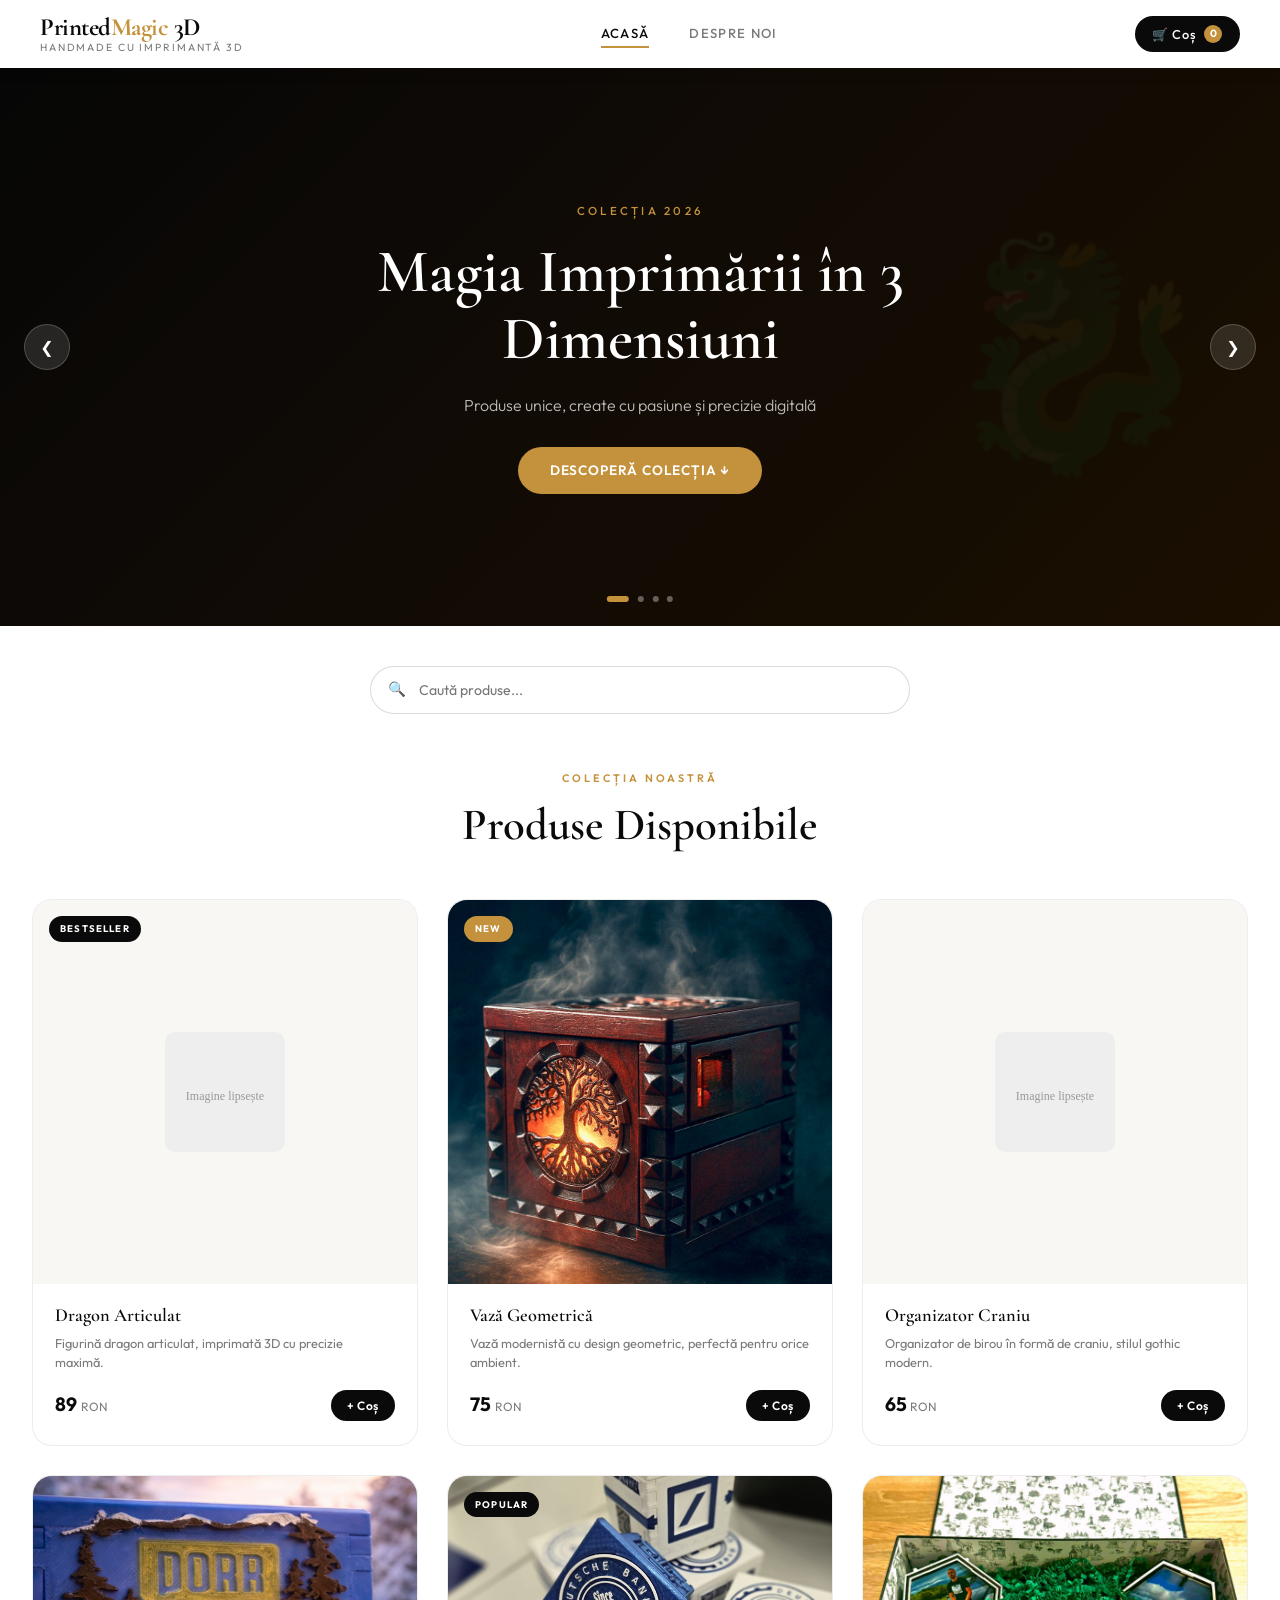
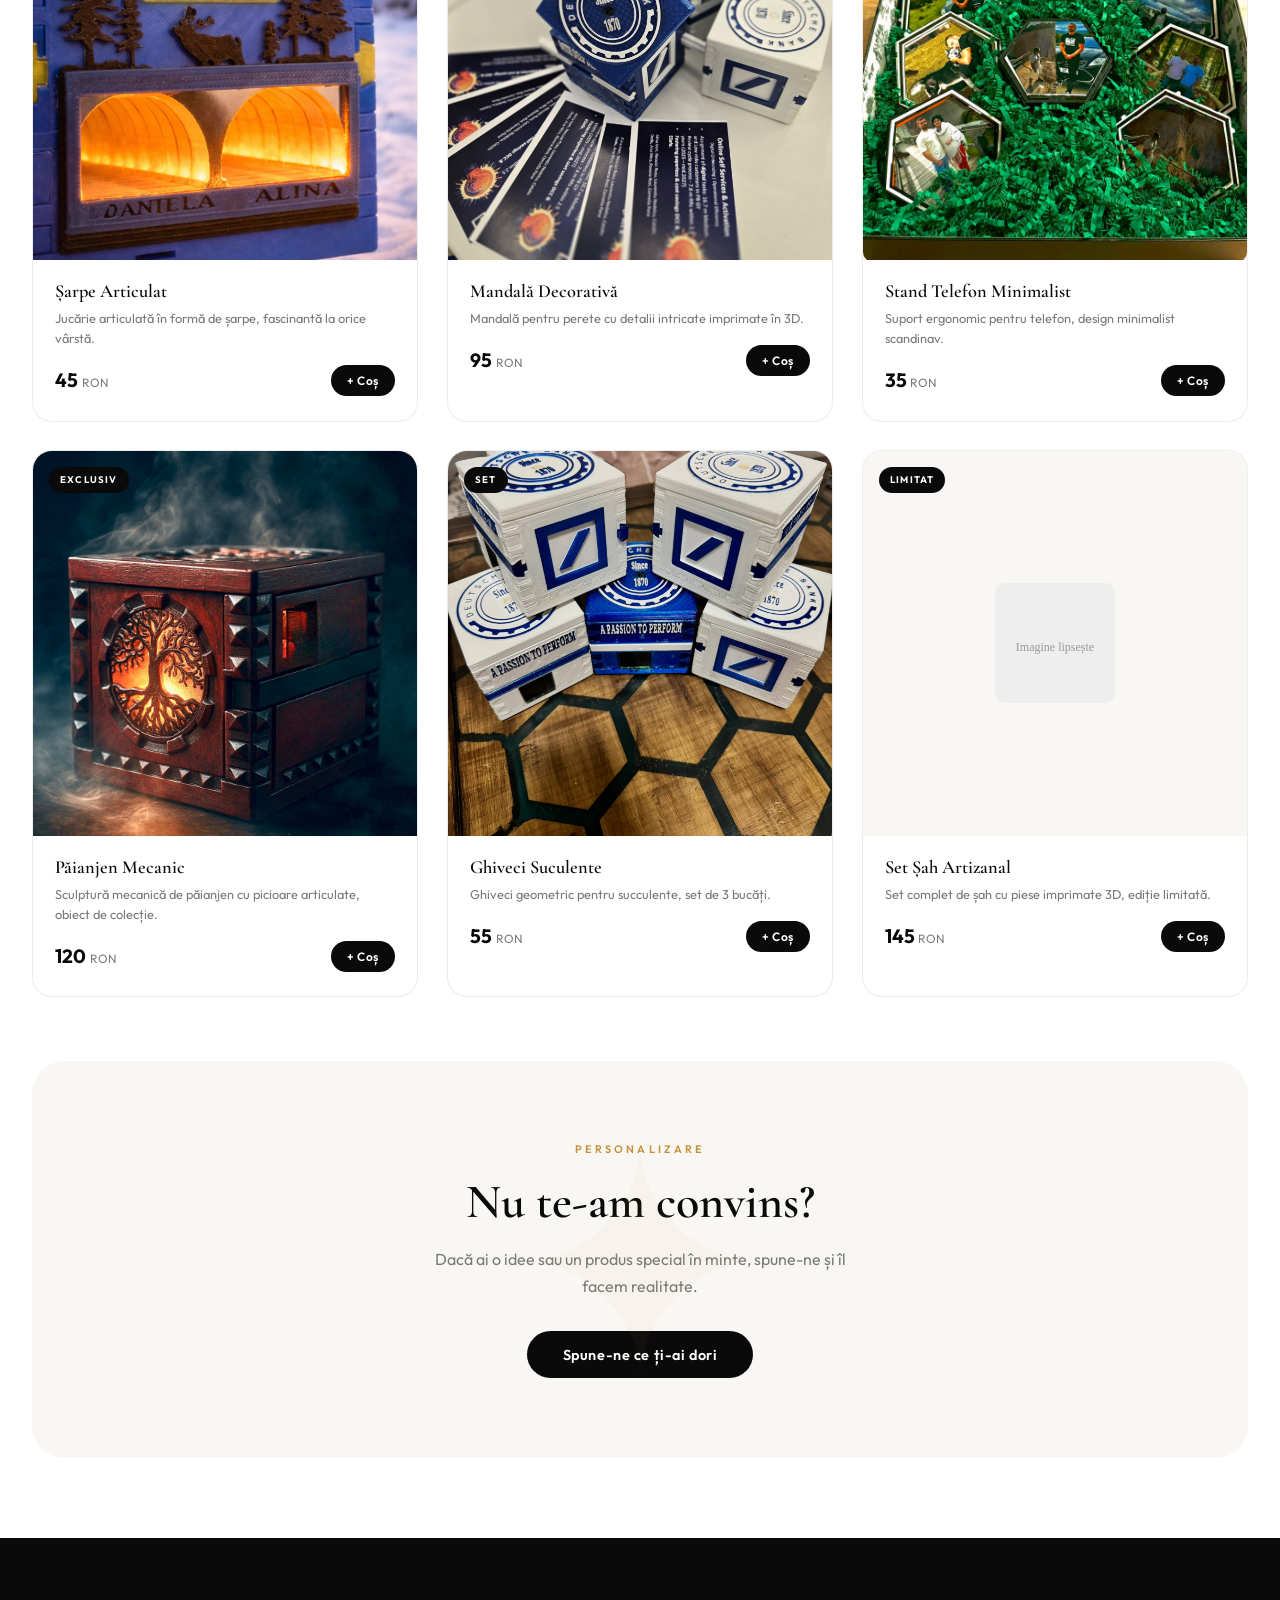
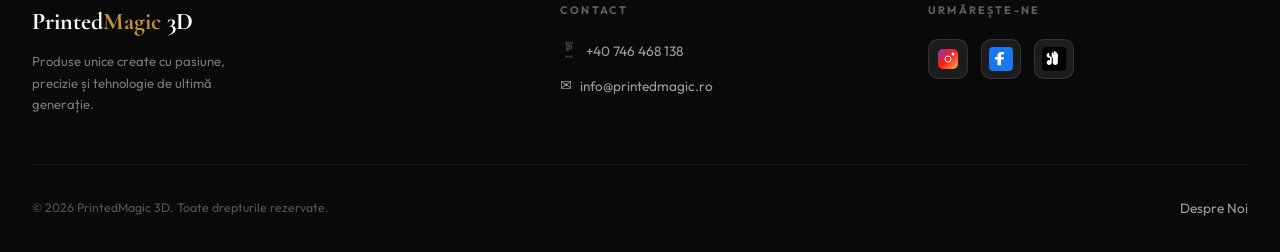
==== commit af2df427: "Add files via upload" ====
--- a/index.html
+++ b/index.html
@@ -1,209 +1,209 @@
-<!DOCTYPE html>
-<html lang="ro">
-<head>
-    <meta charset="UTF-8">
-    <meta name="viewport" content="width=device-width, initial-scale=1.0">
-    <title>ShopHub - Magazin Online</title>
-    <link rel="stylesheet" href="styles.css">
-</head>
-<body>
-    <!-- Banner -->
-    <header class="banner">
-        <div class="banner-content">
-            <h1 class="banner-title">🎨 PrintedMagic 3D</h1>
-            <p class="banner-subtitle">Produse Unice Create cu Imprimantă 3D</p>
-        </div>
-        <nav class="banner-nav">
-            <a href="index.html" class="nav-link active">Acasă</a>
-            <a href="about.html" class="nav-link">Despre Noi</a>
-        </nav>
-        <div class="cart-icon-container">
-            <button class="cart-icon" id="cartBtn">
-                <span class="cart-icon-text">🛒</span>
-                <span class="cart-count" id="cartCount">0</span>
-            </button>
-        </div>
-    </header>
-
-    <!-- Main Content -->
-    <main class="container">        <!-- Banner Slider -->
-        <section class="banner-slider-section">
-            <div class="banner-slider">
-                <div class="slider-container">
-                    <div class="slide active">
-                        <div class="slide-content">
-                            <h2>Produse 3d premium</h2>
-                            <p>Creații unique cu imprimantă 3D de ultimă generație</p>
-                        </div>
-                    </div>
-                    <div class="slide">
-                        <div class="slide-content">
-                            <h2>Design Profesional</h2>
-                            <p>Fiecare produs este gândite cu atenție la detaliu</p>
-                        </div>
-                    </div>
-                    <div class="slide">
-                        <div class="slide-content">
-                            <h2>Livrare Rapidă</h2>
-                            <p>Produsele tale ajung la tine în timp scurt</p>
-                        </div>
-                    </div>
-                    <div class="slide">
-                        <div class="slide-content">
-                            <h2>Personalizare Completă</h2>
-                            <p>Alege culori, dimensiuni și variante custom</p>
-                        </div>
-                    </div>
-                </div>
-                <button class="slider-btn slider-prev" id="sliderPrev">❮</button>
-                <button class="slider-btn slider-next" id="sliderNext">❯</button>
-                <div class="slider-dots" id="sliderDots"></div>
-            </div>
-        </section>
-
-        <!-- Search Bar -->
-        <section class="search-section">
-            <div class="search-container">
-                <input 
-                    type="text" 
-                    id="searchInput" 
-                    class="search-input" 
-                    placeholder="🔍 Cauta produse..."
-                    autocomplete="off"
-                >
-                <div class="search-results" id="searchResults"></div>
-            </div>
-        </section>
-        <!-- Products Grid -->
-        <section class="products-section">
-            <h2 class="section-title">Produse Disponibile</h2>
-            <div class="products-grid" id="productsGrid">
-                <!-- Produsele vor fi încărcate din JavaScript -->
-            </div>
-        </section>
-
-        <!-- Feedback CTA -->
-        <section class="feedback-section" id="feedbackSection">
-            <h2 class="section-title">Nu te-am convins?</h2>
-            <p>Dacă ai o idee sau un produs special în minte, spune-ne și îl facem realitate.</p>
-            <button id="openFeedbackPopup" class="btn btn-secondary">Spune-ne ce ți-ai dori</button>
-        </section>
-
-        <div class="popup-overlay" id="feedbackPopup" style="display:none;">
-            <div class="popup-card" id="feedbackPopupCard">
-                <h3>Spune-ne ce ți-ai dori</h3>
-                <p id="feedbackPopupModeText">Alege una din opțiuni:</p>
-                <div class="popup-actions">
-                    <button id="feedbackCall" class="btn btn-primary">Apel</button>
-                    <button id="feedbackEmail" class="btn btn-secondary">Scrie-ne</button>
-                </div>
-                <button id="closeFeedbackPopup" class="popup-close">Închide</button>
-            </div>
-        </div>
-    </main>
-
-    <!-- Product Details Modal -->
-    <div class="modal" id="productModal">
-        <div class="modal-content modal-lg">
-            <div class="modal-header">
-                <h2 id="productModalTitle">Detalii Produs</h2>
-                <button class="close-modal" id="closeProductBtn">&times;</button>
-            </div>
-            <div class="modal-body">
-                <div class="product-details-container">
-                    <!-- Product Images -->
-                    <div class="product-images">
-                        <div class="main-image" id="mainImage">🐉</div>
-                        <div class="thumbnail-images" id="thumbnailImages">
-                        </div>
-                    </div>
-
-                    <!-- Product Info -->
-                    <div class="product-info">
-                        <h2 id="productName">Produs</h2>
-                        <div class="product-price-section">
-                            <span class="product-price-large" id="productPrice">0 RON</span>
-                        </div>
-
-                        <div class="product-specifications">
-                            <div class="spec-item">
-                                <strong>Dimensiuni:</strong>
-                                <span id="productDimensions">-</span>
-                            </div>
-                            <div class="spec-item">
-                                <strong>Material:</strong>
-                                <span id="productMaterial">-</span>
-                            </div>
-                        </div>
-
-                        <div class="product-description-full" id="productFullDescription">
-                        </div>
-
-                        <!-- Quantity and Add to Cart -->
-                        <div class="product-quantity-section">
-                            <label>Cantitate:</label>
-                            <div class="quantity-control">
-                                <button id="decrementBtn" class="quantity-btn-large">−</button>
-                                <input type="number" id="quantityInput" value="1" min="1">
-                                <button id="incrementBtn" class="quantity-btn-large">+</button>
-                            </div>
-                        </div>
-
-                        <button class="btn btn-primary btn-large" id="addToCartModalBtn">Adaugă în Coș</button>
-                    </div>
-                </div>
-            </div>
-        </div>
-    </div>
-
-    <!-- Shopping Cart Modal -->
-    <div class="modal" id="cartModal">
-        <div class="modal-content">
-            <div class="modal-header">
-                <h2>Coșul Dumneavoastră</h2>
-                <button class="close-modal" id="closeCartBtn">&times;</button>
-            </div>
-            <div class="modal-body">
-                <div class="cart-items" id="cartItems">
-                    <p class="empty-cart">Coșul este gol</p>
-                </div>
-            </div>
-            <div class="modal-footer">
-                <div class="cart-total">
-                    <strong>Total: </strong>
-                    <span id="cartTotal">0 RON</span>
-                </div>
-                <button class="btn btn-primary" id="checkoutBtn">Plasează Comanda</button>
-            </div>
-        </div>
-    </div>
-
-    <!-- Footer -->
-    <footer class="footer">
-        <div class="footer-content">
-            <div class="footer-section">
-                <h3>Date de Contact</h3>
-                <div class="contact-info">
-                    <a href="tel:+40746468138" class="contact-link">
-                        <span class="contact-icon">📱</span>
-                        <span>+40 746 468 138</span>
-                    </a>
-                    <a href="mailto:info@printedmagic.ro" class="contact-link">
-                        <span class="contact-icon">✉️</span>
-                        <span>info@printedmagic.ro</span>
-                    </a>
-                    <a href="https://instagram.com/printedmagic3d" target="_blank" class="contact-link">
-                        <span class="contact-icon">📷</span>
-                        <span>@printedmagic3d</span>
-                    </a>
-                </div>
-            </div>
-            <div class="footer-section">
-                <p>&copy; 2026 PrintedMagic 3D. Toate drepturile rezervate.</p>
-            </div>
-        </div>
-    </footer>
-
-    <script src="script.js"></script>
-</body>
-</html>
+<!DOCTYPE html>
+<html lang="ro">
+<head>
+  <meta charset="UTF-8">
+  <meta name="viewport" content="width=device-width, initial-scale=1.0">
+  <title>PrintedMagic 3D — Produse Unice cu Imprimantă 3D</title>
+  <meta name="description" content="Magazin online de produse handmade create cu imprimantă 3D. Figurine, decorațiuni, accesorii unice.">
+  <link rel="stylesheet" href="styles.css">
+</head>
+<body>
+
+  <!-- ===== NAVBAR ===== -->
+  <header class="navbar" role="banner">
+    <a href="index.html" class="navbar-brand" aria-label="PrintedMagic 3D acasă">
+      <span class="navbar-logo">Printed<span>Magic</span> 3D</span>
+      <span class="navbar-tagline">Handmade cu Imprimantă 3D</span>
+    </a>
+
+    <nav class="navbar-nav" role="navigation" aria-label="Navigare principală">
+      <a href="index.html" class="nav-link active" aria-current="page">Acasă</a>
+      <a href="about.html" class="nav-link">Despre Noi</a>
+    </nav>
+
+    <div class="navbar-actions">
+      <button class="cart-btn" id="cartBtn" aria-label="Coș de cumpărături">
+        🛒 Coș
+        <span class="cart-count" id="cartCount" aria-live="polite">0</span>
+      </button>
+    </div>
+  </header>
+
+  <!-- ===== HERO SLIDER ===== -->
+  <section class="hero" aria-label="Hero slider">
+    <div class="slider-container">
+
+      <div class="slide active">
+        <div class="slide-bg"></div>
+        <div class="slide-overlay"></div>
+        <div class="slide-content">
+          <div class="slide-eyebrow">Colecția 2026</div>
+          <h1 class="slide-title">Magia Imprimării în 3 Dimensiuni</h1>
+          <p class="slide-sub">Produse unice, create cu pasiune și precizie digitală</p>
+          <a href="#products" class="slide-cta">Descoperă Colecția ↓</a>
+        </div>
+        <div class="slide-deco">🐉</div>
+      </div>
+
+      <div class="slide">
+        <div class="slide-bg"></div>
+        <div class="slide-overlay"></div>
+        <div class="slide-content">
+          <div class="slide-eyebrow">Design Premium</div>
+          <h2 class="slide-title">Fiecare Detaliu Contează</h2>
+          <p class="slide-sub">Design profesional gândit cu atenție la fiecare milimetru</p>
+          <a href="#products" class="slide-cta">Vezi Produsele →</a>
+        </div>
+        <div class="slide-deco">✨</div>
+      </div>
+
+      <div class="slide">
+        <div class="slide-bg"></div>
+        <div class="slide-overlay"></div>
+        <div class="slide-content">
+          <div class="slide-eyebrow">Livrare Rapidă</div>
+          <h2 class="slide-title">La Ușa Ta în 2–4 Zile</h2>
+          <p class="slide-sub">Ambalaj profesional, curierat rapid pe toată România</p>
+          <a href="#products" class="slide-cta">Comandă Acum →</a>
+        </div>
+        <div class="slide-deco">🚀</div>
+      </div>
+
+      <div class="slide">
+        <div class="slide-bg"></div>
+        <div class="slide-overlay"></div>
+        <div class="slide-content">
+          <div class="slide-eyebrow">Personalizare</div>
+          <h2 class="slide-title">Creează Exact Ce Visezi</h2>
+          <p class="slide-sub">Culori, dimensiuni și forme la alegerea ta — orice e posibil</p>
+          <a href="#feedback" class="slide-cta">Află Cum →</a>
+        </div>
+        <div class="slide-deco">🎨</div>
+      </div>
+
+    </div>
+
+    <button class="slider-arrow slider-prev" id="sliderPrev" aria-label="Slide anterior">❮</button>
+    <button class="slider-arrow slider-next" id="sliderNext" aria-label="Slide următor">❯</button>
+    <div class="slider-dots" id="sliderDots" role="tablist" aria-label="Slide navigation"></div>
+  </section>
+
+  <!-- ===== MAIN ===== -->
+  <main class="container">
+
+    <!-- SEARCH -->
+    <section class="search-section" aria-label="Căutare produse">
+      <div class="search-wrapper">
+        <span class="search-icon" aria-hidden="true">🔍</span>
+        <input
+          type="search"
+          id="searchInput"
+          class="search-input"
+          placeholder="Caută produse..."
+          autocomplete="off"
+          aria-label="Caută produse"
+        >
+        <div class="search-results-dropdown" id="searchDropdown" role="listbox" aria-label="Rezultate căutare"></div>
+      </div>
+    </section>
+
+    <!-- PRODUCTS -->
+    <section class="products-section" id="products" aria-label="Produse disponibile">
+      <div class="section-header scroll-reveal">
+        <div class="section-eyebrow">Colecția Noastră</div>
+        <h2 class="section-title">Produse Disponibile</h2>
+      </div>
+      <div class="products-grid" id="productsGrid" role="list">
+        <!-- Rendered by JS -->
+      </div>
+    </section>
+
+    <!-- FEEDBACK CTA -->
+    <section id="feedback" class="feedback-section scroll-reveal" aria-label="Contactează-ne">
+      <div class="feedback-eyebrow">Personalizare</div>
+      <h2 class="feedback-title">Nu te-am convins?</h2>
+      <p class="feedback-sub">Dacă ai o idee sau un produs special în minte, spune-ne și îl facem realitate.</p>
+      <button class="btn btn-primary btn-lg" id="openFeedbackPopup">Spune-ne ce ți-ai dori</button>
+    </section>
+
+  </main>
+
+  <!-- CHATBOT MODAL -->
+  <div class="popup-overlay" id="chatbotModal" role="dialog" aria-modal="true" aria-label="Asistent AI">
+    <div class="popup-card chatbot-card">
+      <h3>Asistent AI PrintedMagic 3D 🤖</h3>
+      <div class="chatbot-messages" id="chatbotMessages"></div>
+      <div class="chatbot-input-row">
+        <input type="text" id="chatbotInput" placeholder="Scrie mesajul tău..." aria-label="Mesaj pentru asistent">
+        <button id="chatbotSend" class="btn btn-primary">Trimite</button>
+      </div>
+      <button id="closeChatbotModal" class="popup-close-btn">Închide</button>
+    </div>
+  </div>
+
+  <!-- ===== FOOTER ===== -->
+  <footer class="footer" role="contentinfo">
+    <div class="footer-inner">
+      <div class="footer-top">
+        <div>
+          <div class="footer-brand-name">Printed<span>Magic</span> 3D</div>
+          <p class="footer-brand-desc">Produse unice create cu pasiune, precizie și tehnologie de ultimă generație.</p>
+        </div>
+
+        <div>
+          <div class="footer-col-title">Contact</div>
+          <div class="footer-links">
+            <a href="tel:+40746468138" class="footer-link">
+              <span class="link-icon">📱</span> +40 746 468 138
+            </a>
+            <a href="mailto:info@printedmagic.ro" class="footer-link">
+              <span class="link-icon">✉️</span> info@printedmagic.ro
+            </a>
+          </div>
+        </div>
+
+        <div>
+          <div class="footer-col-title">Urmărește-ne</div>
+          <div class="social-row">
+            <a href="https://instagram.com/printedmagic3d" target="_blank" rel="noopener" class="social-btn" aria-label="Instagram">
+              <svg width="24" height="24" viewBox="0 0 24 24" fill="none" xmlns="http://www.w3.org/2000/svg">
+                <rect x="2" y="2" width="20" height="20" rx="5" ry="5" fill="url(#instagram-gradient)"/>
+                <circle cx="12" cy="12" r="3" stroke="white" stroke-width="1"/>
+                <circle cx="17" cy="7" r="1.5" fill="white"/>
+                <defs>
+                  <linearGradient id="instagram-gradient" x1="0%" y1="0%" x2="100%" y2="100%">
+                    <stop offset="0%" style="stop-color:#833ab4;stop-opacity:1" />
+                    <stop offset="50%" style="stop-color:#fd1d1d;stop-opacity:1" />
+                    <stop offset="100%" style="stop-color:#fcb045;stop-opacity:1" />
+                  </linearGradient>
+                </defs>
+              </svg>
+            </a>
+            <a href="https://facebook.com/printedmagic3d" target="_blank" rel="noopener" class="social-btn" aria-label="Facebook">
+              <svg width="24" height="24" viewBox="0 0 24 24" fill="none" xmlns="http://www.w3.org/2000/svg">
+                <rect width="24" height="24" rx="4" fill="#1877F2"/>
+                <path d="M12.017 18.285V12.54H14.582L14.95 9.969H12.017V8.573C12.017 7.935 12.184 7.513 13.042 7.513H14.95V5H12.017C9.925 5 8.472 6.367 8.472 8.273V9.969H6V12.54H8.472V18.285H12.017Z" fill="white"/>
+              </svg>
+            </a>
+            <a href="https://tiktok.com/@printedmagic3d" target="_blank" rel="noopener" class="social-btn" aria-label="TikTok">
+              <svg width="24" height="24" viewBox="0 0 24 24" fill="none" xmlns="http://www.w3.org/2000/svg">
+                <rect width="24" height="24" rx="4" fill="black"/>
+                <path d="M12.525 7.695C11.866 7.283 11.446 6.639 11.446 5.945V5.5H9.719V15.5C9.719 16.881 8.6 18 7.219 18S4.719 16.881 4.719 15.5S5.838 13 7.219 13C7.475 13 7.719 13.05 7.944 13.14V10.86C7.719 10.77 7.475 10.72 7.219 10.72C5.838 10.72 4.719 9.601 4.719 8.22S5.838 5.72 7.219 5.72V7.445C7.219 8.826 8.338 9.945 9.719 9.945C10.378 9.945 10.798 10.589 10.798 11.283V15.5C10.798 16.881 11.917 18 13.298 18S15.798 16.881 15.798 15.5V9.5C15.798 8.119 14.679 7 13.298 7V8.725C13.298 9.106 13.917 9.725 14.298 9.725C14.679 9.725 15.298 9.106 15.298 8.725V5.5H13.571V7.445C13.571 8.826 14.69 9.945 16.071 9.945V7.22C14.69 7.22 13.571 6.101 13.571 4.72V4.275H11.844V5.945C11.844 6.639 12.184 7.283 12.843 7.695H12.525Z" fill="white"/>
+              </svg>
+            </a>
+          </div>
+        </div>
+      </div>
+
+      <div class="footer-bottom">
+        <p class="footer-copy">&copy; 2026 PrintedMagic 3D. Toate drepturile rezervate.</p>
+        <nav aria-label="Footer navigation">
+          <a href="about.html" class="footer-link">Despre Noi</a>
+        </nav>
+      </div>
+    </div>
+  </footer>
+
+  <script src="script.js"></script>
+</body>
+</html>
--- a/styles.css
+++ b/styles.css
@@ -1,1827 +1,2000 @@
-/* ==================== MODERN PREMIUM DESIGN ==================== */
-
-/* Import Modern Fonts */
-@import url('https://fonts.googleapis.com/css2?family=Inter:wght@300;400;500;600;700;800;900&family=Poppins:wght@500;600;700;800;900&display=swap');
-
-/* ==================== CSS VARIABLES - MODERN COLOR PALETTE ==================== */
-* {
-    margin: 0;
-    padding: 0;
-    box-sizing: border-box;
-}
-
-:root {
-    /* Modern Color Palette */
-    --primary-dark: #0F3460;      /* Deep Navy Blue */
-    --primary: #1E3A8A;            /* Rich Navy */
-    --primary-light: #3B82F6;      /* Bright Blue */
-    --accent-cyan: #00D9FF;        /* Modern Cyan */
-    --accent-teal: #06B6D4;        /* Teal Accent */
-    --dark-bg: #0F172A;            /* Very Dark Navy (almost black) */
-    --dark-secondary: #1E293B;     /* Dark slate */
-    --light-bg: #F8FAFC;           /* Off-white */
-    --white: #FFFFFF;
-    --text-dark: #0F172A;
-    --text-light: #64748B;
-    --text-muted: #94A3B8;
-    --border-color: #E2E8F0;
-    --border-light: #F1F5F9;
-    
-    /* Shadows - Premium */
-    --shadow-sm: 0 1px 2px rgba(15, 23, 42, 0.05);
-    --shadow-md: 0 4px 6px rgba(15, 23, 42, 0.07);
-    --shadow-lg: 0 10px 25px rgba(15, 23, 42, 0.1);
-    --shadow-xl: 0 20px 50px rgba(15, 23, 42, 0.12);
-    --shadow-glow: 0 0 20px rgba(0, 217, 255, 0.1);
-    
-    /* Transitions */
-    --transition: all 0.3s cubic-bezier(0.4, 0, 0.2, 1);
-    --transition-fast: all 0.15s cubic-bezier(0.4, 0, 0.2, 1);
-    --transition-slow: all 0.5s cubic-bezier(0.4, 0, 0.2, 1);
-}
-
-/* ==================== GLOBAL STYLES ==================== */
-html {
-    scroll-behavior: smooth;
-}
-
-body {
-    font-family: 'Inter', -apple-system, BlinkMacSystemFont, 'Segoe UI', sans-serif;
-    font-size: 16px;
-    line-height: 1.6;
-    color: var(--text-dark);
-    background: linear-gradient(180deg, var(--light-bg) 0%, var(--white) 100%);
-    letter-spacing: -0.3px;
-    -webkit-font-smoothing: antialiased;
-    -moz-osx-font-smoothing: grayscale;
-}
-
-/* ==================== HEADER / BANNER - STICKY & MODERN ==================== */
-.banner {
-    position: sticky;
-    top: 0;
-    z-index: 999;
-    background: var(--white);
-    backdrop-filter: blur(10px);
-    background-color: rgba(255, 255, 255, 0.95);
-    border-bottom: 1px solid var(--border-light);
-    box-shadow: var(--shadow-sm);
-    padding: 1rem 2rem;
-    display: flex;
-    justify-content: space-between;
-    align-items: center;
-    gap: 3rem;
-    animation: slideDown 0.6s cubic-bezier(0.4, 0, 0.2, 1);
-}
-
-.banner-content {
-    flex: 0 0 auto;
-    display: flex;
-    flex-direction: column;
-    gap: 0.25rem;
-}
-
-.banner-title {
-    font-family: 'Poppins', sans-serif;
-    font-size: 1.4rem;
-    font-weight: 900;
-    color: var(--primary-dark);
-    letter-spacing: -0.8px;
-    background: linear-gradient(135deg, var(--primary-dark) 0%, var(--primary) 100%);
-    -webkit-background-clip: text;
-    -webkit-text-fill-color: transparent;
-    background-clip: text;
-}
-
-.banner-subtitle {
-    font-size: 0.75rem;
-    font-weight: 600;
-    color: var(--text-light);
-    text-transform: uppercase;
-    letter-spacing: 1px;
-}
-
-.banner-nav {
-    display: flex;
-    gap: 2.5rem;
-    flex: 1;
-    justify-content: center;
-    align-items: center;
-}
-
-.nav-link {
-    color: var(--text-dark);
-    text-decoration: none;
-    font-weight: 500;
-    font-size: 0.95rem;
-    padding: 0.5rem 0;
-    border: none;
-    background: none;
-    cursor: pointer;
-    position: relative;
-    transition: var(--transition);
-    letter-spacing: -0.2px;
-}
-
-.nav-link::after {
-    content: '';
-    position: absolute;
-    bottom: -4px;
-    left: 0;
-    width: 0;
-    height: 2px;
-    background: linear-gradient(90deg, var(--primary-light), var(--accent-cyan));
-    transition: var(--transition);
-    border-radius: 1px;
-}
-
-.nav-link:hover::after,
-.nav-link.active::after {
-    width: 100%;
-}
-
-.nav-link:hover {
-    color: var(--primary);
-}
-
-.cart-icon-container {
-    display: flex;
-    gap: 1rem;
-    align-items: center;
-}
-
-.cart-icon {
-    background: linear-gradient(135deg, var(--primary-light), var(--accent-cyan));
-    color: var(--white);
-    border: none;
-    padding: 0.6rem 1.2rem;
-    border-radius: 8px;
-    cursor: pointer;
-    font-size: 1rem;
-    font-weight: 600;
-    transition: var(--transition);
-    position: relative;
-    display: flex;
-    align-items: center;
-    gap: 0.5rem;
-    box-shadow: var(--shadow-md);
-}
-
-.cart-icon:hover {
-    transform: translateY(-2px);
-    box-shadow: var(--shadow-lg);
-}
-
-.cart-icon:active {
-    transform: translateY(0);
-}
-
-.cart-count {
-    position: absolute;
-    top: -6px;
-    right: -6px;
-    background: linear-gradient(135deg, #FF6B6B, #FF8E53);
-    color: var(--white);
-    border-radius: 50%;
-    width: 22px;
-    height: 22px;
-    display: flex;
-    align-items: center;
-    justify-content: center;
-    font-size: 0.75rem;
-    font-weight: 800;
-    box-shadow: var(--shadow-md);
-    animation: pulse 2s infinite;
-}
-
-.back-link {
-    color: var(--text-dark);
-    text-decoration: none;
-    font-size: 0.95rem;
-    font-weight: 600;
-    padding: 0.6rem 1.2rem;
-    border: 1px solid var(--border-color);
-    border-radius: 8px;
-    transition: var(--transition);
-    display: inline-flex;
-    align-items: center;
-    gap: 0.5rem;
-}
-
-.back-link:hover {
-    background: var(--light-bg);
-    border-color: var(--primary-light);
-    color: var(--primary);
-}
-
-/* ==================== ANIMATION DEFINITIONS ==================== */
-@keyframes slideDown {
-    from {
-        opacity: 0;
-        transform: translateY(-20px);
-    }
-    to {
-        opacity: 1;
-        transform: translateY(0);
-    }
-}
-
-@keyframes slideUp {
-    from {
-        opacity: 0;
-        transform: translateY(20px);
-    }
-    to {
-        opacity: 1;
-        transform: translateY(0);
-    }
-}
-
-@keyframes fadeIn {
-    from {
-        opacity: 0;
-    }
-    to {
-        opacity: 1;
-    }
-}
-
-@keyframes pulse {
-    0%, 100% {
-        transform: scale(1);
-    }
-    50% {
-        transform: scale(1.1);
-    }
-}
-
-@keyframes glow {
-    0%, 100% {
-        box-shadow: 0 0 10px rgba(0, 217, 255, 0.3);
-    }
-    50% {
-        box-shadow: 0 0 25px rgba(0, 217, 255, 0.6);
-    }
-}
-
-@keyframes shimmer {
-    0% {
-        background-position: -1000px 0;
-    }
-    100% {
-        background-position: 1000px 0;
-    }
-}
-
-@keyframes float {
-    0%, 100% {
-        transform: translateY(0px);
-    }
-    50% {
-        transform: translateY(-10px);
-    }
-}
-
-@keyframes slideInLeft {
-    from {
-        opacity: 0;
-        transform: translateX(-30px);
-    }
-    to {
-        opacity: 1;
-        transform: translateX(0);
-    }
-}
-
-@keyframes slideInRight {
-    from {
-        opacity: 0;
-        transform: translateX(30px);
-    }
-    to {
-        opacity: 1;
-        transform: translateX(0);
-    }
-}
-
-/* ==================== CONTAINER ==================== */
-.container {
-    max-width: 1200px;
-    margin: 0 auto;
-    padding: 3rem 2rem;
-}
-
-/* ==================== BANNER SLIDER - MODERN WITH GRADIENT OVERLAY ==================== */
-.banner-slider-section {
-    margin: -3rem -2rem 4rem -2rem;
-    padding: 0;
-}
-
-.banner-slider {
-    position: relative;
-    overflow: hidden;
-    height: 500px;
-    border-radius: 0;
-}
-
-.slider-container {
-    display: flex;
-    transition: transform 0.7s cubic-bezier(0.4, 0, 0.2, 1);
-    width: 100%;
-    height: 100%;
-}
-
-.slide {
-    min-width: 100%;
-    padding: 6rem 3rem;
-    display: flex;
-    align-items: center;
-    justify-content: center;
-    min-height: 500px;
-    opacity: 0;
-    transition: opacity 0.8s ease;
-    position: relative;
-    overflow: hidden;
-}
-
-.slide::before {
-    content: '';
-    position: absolute;
-    inset: 0;
-    background: linear-gradient(135deg, var(--dark-bg) 0%, var(--primary-dark) 50%, var(--primary) 100%);
-    z-index: 1;
-}
-
-.slide::after {
-    content: '';
-    position: absolute;
-    inset: 0;
-    background: linear-gradient(to bottom, transparent 0%, rgba(15, 23, 42, 0.3) 100%);
-    z-index: 2;
-}
-
-.slide.active {
-    opacity: 1;
-}
-
-.slide-content {
-    position: relative;
-    z-index: 3;
-    text-align: center;
-    color: var(--white);
-    max-width: 700px;
-    animation: slideUp 0.8s cubic-bezier(0.4, 0, 0.2, 1);
-}
-
-.slide-content h2 {
-    font-family: 'Poppins', sans-serif;
-    font-size: 3.5rem;
-    font-weight: 900;
-    margin-bottom: 1.5rem;
-    letter-spacing: -1px;
-    line-height: 1.1;
-    animation: slideInLeft 0.8s cubic-bezier(0.4, 0, 0.2, 1) 0.1s both;
-}
-
-.slide-content p {
-    font-size: 1.2rem;
-    opacity: 0.9;
-    font-weight: 400;
-    letter-spacing: -0.2px;
-    animation: slideInRight 0.8s cubic-bezier(0.4, 0, 0.2, 1) 0.2s both;
-}
-
-.slider-btn {
-    position: absolute;
-    top: 50%;
-    transform: translateY(-50%);
-    background: rgba(255, 255, 255, 0.15);
-    backdrop-filter: blur(10px);
-    border: 1px solid rgba(255, 255, 255, 0.2);
-    color: var(--white);
-    font-size: 1.5rem;
-    padding: 1rem 1.5rem;
-    cursor: pointer;
-    border-radius: 50%;
-    transition: var(--transition);
-    z-index: 10;
-    font-weight: bold;
-    display: inline-flex;
-    align-items: center;
-    justify-content: center;
-    width: 50px;
-    height: 50px;
-}
-
-.slider-btn:hover {
-    background: rgba(0, 217, 255, 0.3);
-    border-color: var(--accent-cyan);
-    box-shadow: var(--shadow-glow);
-}
-
-.slider-prev {
-    left: 3rem;
-}
-
-.slider-next {
-    right: 3rem;
-}
-
-.slider-dots {
-    position: absolute;
-    bottom: 2.5rem;
-    left: 50%;
-    transform: translateX(-50%);
-    display: flex;
-    gap: 1rem;
-    z-index: 10;
-}
-
-.dot {
-    width: 10px;
-    height: 10px;
-    border-radius: 50%;
-    background: rgba(255, 255, 255, 0.3);
-    cursor: pointer;
-    transition: var(--transition);
-    border: 2px solid transparent;
-}
-
-.dot:hover {
-    background: rgba(255, 255, 255, 0.6);
-}
-
-.dot.active {
-    background: var(--accent-cyan);
-    width: 30px;
-    border-radius: 5px;
-    box-shadow: var(--shadow-glow);
-}
-
-/* ==================== SEARCH BAR - MODERN ==================== */
-.search-section {
-    margin-bottom: 4rem;
-    padding: 0;
-}
-
-.search-container {
-    position: relative;
-    max-width: 600px;
-    margin: 0 auto;
-}
-
-.search-input {
-    width: 100%;
-    padding: 1.2rem 1.5rem;
-    font-size: 1rem;
-    border: 2px solid var(--border-color);
-    border-radius: 12px;
-    background: var(--white);
-    box-shadow: var(--shadow-sm);
-    transition: var(--transition);
-    font-weight: 500;
-    letter-spacing: -0.3px;
-}
-
-.search-input:focus {
-    outline: none;
-    border-color: var(--accent-cyan);
-    box-shadow: 0 0 0 4px rgba(0, 217, 255, 0.1), var(--shadow-lg);
-    background: linear-gradient(135deg, var(--white), var(--light-bg));
-}
-
-.search-input::placeholder {
-    color: var(--text-muted);
-}
-
-.search-results {
-    position: absolute;
-    top: calc(100% + 0.75rem);
-    left: 0;
-    right: 0;
-    background: var(--white);
-    border-radius: 12px;
-    box-shadow: var(--shadow-lg);
-    max-height: 450px;
-    overflow-y: auto;
-    z-index: 100;
-    display: none;
-    border: 1px solid var(--border-color);
-    backdrop-filter: blur(10px);
-    animation: slideUp 0.3s cubic-bezier(0.4, 0, 0.2, 1);
-}
-
-.search-results.show {
-    display: block;
-}
-
-.search-result-item {
-    padding: 1.2rem 1.5rem;
-    border-bottom: 1px solid var(--border-light);
-    cursor: pointer;
-    transition: var(--transition);
-    display: flex;
-    align-items: center;
-    gap: 1.5rem;
-}
-
-.search-result-item:hover {
-    background: linear-gradient(135deg, rgba(0, 217, 255, 0.05), rgba(62, 132, 250, 0.05));
-    padding-left: 2rem;
-}
-
-.search-result-item:last-child {
-    border-bottom: none;
-}
-
-.search-result-emoji {
-    font-size: 2rem;
-    transition: var(--transition);
-}
-
-.search-result-item:hover .search-result-emoji {
-    transform: scale(1.2);
-}
-
-.search-result-info {
-    flex: 1;
-}
-
-.search-result-name {
-    font-weight: 700;
-    color: var(--text-dark);
-    margin-bottom: 0.5rem;
-    font-size: 1rem;
-}
-
-.search-result-price {
-    color: var(--primary-light);
-    font-size: 0.95rem;
-    font-weight: 700;
-}
-
-.no-results {
-    padding: 3rem 1.5rem;
-    text-align: center;
-    color: var(--text-light);
-    font-weight: 500;
-}
-
-/* ==================== PRODUCTS SECTION ==================== */
-.products-section {
-    margin-bottom: 6rem;
-}
-
-.section-title {
-    font-family: 'Poppins', sans-serif;
-    font-size: 2.5rem;
-    font-weight: 900;
-    margin-bottom: 3rem;
-    text-align: left;
-    color: var(--text-dark);
-    letter-spacing: -1px;
-    animation: fadeIn 0.6s ease;
-}
-
-.products-grid {
-    display: grid;
-    grid-template-columns: repeat(auto-fill, minmax(280px, 1fr));
-    gap: 2.5rem;
-    margin-bottom: 3rem;
-}
-
-.product-card {
-    background: var(--white);
-    border-radius: 12px;
-    overflow: hidden;
-    box-shadow: var(--shadow-md);
-    transition: var(--transition);
-    display: flex;
-    flex-direction: column;
-    border: 1px solid var(--border-color);
-    cursor: pointer;
-    animation: fadeIn 0.6s cubic-bezier(0.4, 0, 0.2, 1);
-}
-
-.product-card:hover {
-    transform: translateY(-8px);
-    box-shadow: var(--shadow-xl);
-    border-color: var(--accent-cyan);
-}
-
-.product-card:hover .product-image {
-    transform: scale(1.1);
-}
-
-.product-image {
-    width: 100%;
-    height: 280px;
-    background: linear-gradient(135deg, #f0f9ff, #e0f2fe);
-    display: flex;
-    align-items: center;
-    justify-content: center;
-    font-size: 5rem;
-    position: relative;
-    overflow: hidden;
-    transition: var(--transition);
-}
-
-.product-image::before {
-    content: '';
-    position: absolute;
-    top: -50%;
-    left: -50%;
-    width: 200%;
-    height: 200%;
-    background: linear-gradient(45deg, transparent 30%, rgba(255, 255, 255, 0.1) 50%, transparent 70%);
-    animation: shimmer 3s infinite;
-}
-
-.product-content {
-    padding: 2rem;
-    flex: 1;
-    display: flex;
-    flex-direction: column;
-    gap: 1rem;
-}
-
-.product-name {
-    font-family: 'Poppins', sans-serif;
-    font-size: 1.1rem;
-    font-weight: 700;
-    color: var(--text-dark);
-    letter-spacing: -0.3px;
-}
-
-.product-description {
-    color: var(--text-light);
-    font-size: 0.9rem;
-    flex: 1;
-    line-height: 1.6;
-}
-
-.product-price {
-    font-family: 'Poppins', sans-serif;
-    font-size: 1.3rem;
-    font-weight: 700;
-    background: linear-gradient(135deg, var(--primary-light), var(--accent-cyan));
-    -webkit-background-clip: text;
-    -webkit-text-fill-color: transparent;
-    background-clip: text;
-    letter-spacing: -0.5px;
-}
-
-/* ==================== BUTTONS - MODERN WITH RIPPLE EFFECT ==================== */
-.btn {
-    padding: 0.9rem 1.5rem;
-    border: none;
-    border-radius: 8px;
-    cursor: pointer;
-    font-size: 0.95rem;
-    font-weight: 600;
-    transition: var(--transition);
-    text-decoration: none;
-    display: inline-block;
-    text-align: center;
-    letter-spacing: -0.3px;
-    position: relative;
-    overflow: hidden;
-    font-family: 'Inter', sans-serif;
-}
-
-.btn::before {
-    content: '';
-    position: absolute;
-    top: 50%;
-    left: 50%;
-    width: 0;
-    height: 0;
-    border-radius: 50%;
-    background: rgba(255, 255, 255, 0.3);
-    transform: translate(-50%, -50%);
-    transition: width 0.6s, height 0.6s;
-}
-
-.btn:active::before {
-    width: 300px;
-    height: 300px;
-}
-
-.btn-primary {
-    background: linear-gradient(135deg, var(--primary-light), var(--accent-cyan));
-    color: var(--white);
-    box-shadow: var(--shadow-md);
-}
-
-.btn-primary:hover {
-    transform: translateY(-2px);
-    box-shadow: var(--shadow-lg);
-}
-
-.btn-secondary {
-    background: var(--light-bg);
-    color: var(--primary);
-    border: 2px solid var(--primary-light);
-}
-
-.btn-secondary:hover {
-    background: var(--primary-light);
-    color: var(--white);
-}
-
-.btn-large {
-    width: 100%;
-    padding: 1.2rem;
-    font-size: 1rem;
-}
-
-.btn-small {
-    padding: 0.7rem 1.2rem;
-    font-size: 0.9rem;
-}
-
-/* ==================== MODAL - MODERN DESIGN ==================== */
-.modal {
-    display: none;
-    position: fixed;
-    z-index: 1000;
-    inset: 0;
-    background-color: rgba(15, 23, 42, 0.5);
-    animation: fadeIn 0.3s ease;
-    backdrop-filter: blur(8px);
-}
-
-.modal.show {
-    display: flex;
-    align-items: center;
-    justify-content: center;
-}
-
-.modal-content {
-    background-color: var(--white);
-    border-radius: 16px;
-    width: 90%;
-    max-width: 500px;
-    max-height: 85vh;
-    overflow-y: auto;
-    box-shadow: var(--shadow-xl);
-    animation: slideUp 0.4s cubic-bezier(0.4, 0, 0.2, 1);
-    border: 1px solid var(--border-light);
-}
-
-.modal-content.modal-lg {
-    max-width: 900px;
-    max-height: 90vh;
-}
-
-.modal-header {
-    display: flex;
-    justify-content: space-between;
-    align-items: center;
-    padding: 2rem;
-    border-bottom: 1px solid var(--border-light);
-    background: linear-gradient(135deg, var(--primary-dark), var(--primary));
-    color: var(--white);
-}
-
-.modal-header h2 {
-    font-family: 'Poppins', sans-serif;
-    font-size: 1.5rem;
-    font-weight: 700;
-    letter-spacing: -0.5px;
-}
-
-.close-modal {
-    background: rgba(255, 255, 255, 0.2);
-    border: none;
-    color: var(--white);
-    font-size: 2rem;
-    cursor: pointer;
-    transition: var(--transition);
-    padding: 0;
-    width: 40px;
-    height: 40px;
-    border-radius: 50%;
-    display: flex;
-    align-items: center;
-    justify-content: center;
-    backdrop-filter: blur(5px);
-}
-
-.close-modal:hover {
-    background: rgba(255, 255, 255, 0.3);
-    transform: rotate(90deg);
-}
-
-.modal-body {
-    padding: 2rem;
-    min-height: 200px;
-}
-
-.modal-footer {
-    padding: 2rem;
-    border-top: 1px solid var(--border-light);
-    background: linear-gradient(135deg, var(--light-bg), var(--white));
-}
-
-.cart-total {
-    font-family: 'Poppins', sans-serif;
-    font-size: 1.4rem;
-    font-weight: 700;
-    margin-bottom: 1.5rem;
-    background: linear-gradient(135deg, var(--primary-light), var(--accent-cyan));
-    -webkit-background-clip: text;
-    -webkit-text-fill-color: transparent;
-    background-clip: text;
-}
-
-/* ==================== CART ITEMS ==================== */
-.cart-items {
-    display: flex;
-    flex-direction: column;
-    gap: 1rem;
-}
-
-.cart-item {
-    display: flex;
-    justify-content: space-between;
-    align-items: center;
-    padding: 1.5rem;
-    background: linear-gradient(135deg, var(--light-bg), var(--border-light));
-    border-radius: 10px;
-    border: 1px solid var(--border-color);
-    transition: var(--transition);
-}
-
-.cart-item:hover {
-    border-color: var(--accent-cyan);
-    background: linear-gradient(135deg, rgba(0, 217, 255, 0.05), rgba(62, 132, 250, 0.05));
-}
-
-.cart-item-info {
-    flex: 1;
-}
-
-.cart-item-name {
-    font-weight: 700;
-    color: var(--text-dark);
-    margin-bottom: 0.5rem;
-}
-
-.cart-item-price {
-    color: var(--primary-light);
-    font-weight: 700;
-}
-
-.cart-item-quantity {
-    display: flex;
-    align-items: center;
-    gap: 0.75rem;
-    margin-left: 1rem;
-}
-
-.quantity-btn {
-    background: linear-gradient(135deg, var(--primary-light), var(--accent-cyan));
-    color: var(--white);
-    border: none;
-    padding: 0.5rem 0.7rem;
-    cursor: pointer;
-    border-radius: 6px;
-    transition: var(--transition);
-    font-weight: 600;
-    display: inline-flex;
-    align-items: center;
-    justify-content: center;
-}
-
-.quantity-btn:hover {
-    transform: scale(1.1);
-}
-
-.remove-btn {
-    background: linear-gradient(135deg, #FF6B6B, #FF8E53);
-    color: var(--white);
-    border: none;
-    padding: 0.6rem 1.2rem;
-    border-radius: 6px;
-    cursor: pointer;
-    transition: var(--transition);
-    margin-left: 1rem;
-    font-weight: 600;
-}
-
-.remove-btn:hover {
-    transform: translateY(-2px);
-    box-shadow: var(--shadow-lg);
-}
-
-.empty-cart {
-    text-align: center;
-    color: var(--text-light);
-    padding: 3rem 1.5rem;
-    font-size: 1rem;
-}
-
-#checkoutBtn {
-    width: 100%;
-}
-
-/* ==================== PRODUCT MODAL - ENHANCED ==================== */
-.product-details-container {
-    display: grid;
-    grid-template-columns: 1fr 1fr;
-    gap: 3rem;
-}
-
-.product-images {
-    display: flex;
-    flex-direction: column;
-    gap: 1.5rem;
-}
-
-.main-image {
-    width: 100%;
-    height: 400px;
-    background: linear-gradient(135deg, #f0f9ff, #e0f2fe);
-    border-radius: 12px;
-    border: 2px solid var(--border-color);
-    display: flex;
-    align-items: center;
-    justify-content: center;
-    font-size: 8rem;
-    position: relative;
-    overflow: hidden;
-    transition: var(--transition);
-}
-
-.main-image:hover {
-    border-color: var(--accent-cyan);
-    box-shadow: var(--shadow-glow);
-}
-
-.thumbnail-images {
-    display: grid;
-    grid-template-columns: repeat(4, 1fr);
-    gap: 1rem;
-}
-
-.thumbnail {
-    width: 100%;
-    height: 100px;
-    background: linear-gradient(135deg, #f0f9ff, #e0f2fe);
-    border: 2px solid var(--border-color);
-    border-radius: 8px;
-    cursor: pointer;
-    display: flex;
-    align-items: center;
-    justify-content: center;
-    font-size: 2.5rem;
-    transition: var(--transition);
-    position: relative;
-}
-
-.thumbnail:hover {
-    transform: scale(1.05);
-    border-color: var(--primary-light);
-}
-
-.thumbnail.active {
-    border-color: var(--accent-cyan);
-    box-shadow: var(--shadow-glow);
-    background: linear-gradient(135deg, rgba(0, 217, 255, 0.1), rgba(62, 132, 250, 0.1));
-}
-
-.product-info {
-    display: flex;
-    flex-direction: column;
-    gap: 1.5rem;
-}
-
-.product-info h2 {
-    font-family: 'Poppins', sans-serif;
-    font-size: 2rem;
-    font-weight: 900;
-    color: var(--text-dark);
-    letter-spacing: -0.8px;
-}
-
-.product-price-section {
-    display: flex;
-    align-items: baseline;
-    gap: 1rem;
-}
-
-.product-price-large {
-    font-family: 'Poppins', sans-serif;
-    font-size: 1.8rem;
-    font-weight: 900;
-    background: linear-gradient(135deg, var(--primary-light), var(--accent-cyan));
-    -webkit-background-clip: text;
-    -webkit-text-fill-color: transparent;
-    background-clip: text;
-}
-
-.product-specifications {
-    display: grid;
-    gap: 1rem;
-    padding: 1.5rem;
-    background: var(--light-bg);
-    border-radius: 10px;
-}
-
-.spec-item {
-    display: grid;
-    grid-template-columns: 1fr 1fr;
-    gap: 1rem;
-    align-items: flex-start;
-    padding-bottom: 1rem;
-    border-bottom: 1px solid var(--border-color);
-}
-
-.spec-item:last-child {
-    border-bottom: none;
-    padding-bottom: 0;
-}
-
-.spec-item strong {
-    color: var(--text-dark);
-    font-weight: 700;
-}
-
-.spec-item span {
-    color: var(--primary-light);
-    font-weight: 700;
-}
-
-.colors-list {
-    display: flex;
-    flex-wrap: wrap;
-    gap: 0.75rem;
-    grid-column: 1 / -1;
-}
-
-.color-badge {
-    padding: 0.6rem 1.2rem;
-    background: linear-gradient(135deg, var(--light-bg), var(--border-light));
-    border: 1px solid var(--border-color);
-    border-radius: 20px;
-    font-size: 0.9rem;
-    font-weight: 600;
-    color: var(--text-dark);
-    transition: var(--transition);
-}
-
-.color-badge:hover {
-    background: linear-gradient(135deg, var(--primary-light), var(--accent-cyan));
-    color: var(--white);
-    border-color: var(--accent-cyan);
-}
-
-.product-description-full {
-    color: var(--text-light);
-    line-height: 1.8;
-    font-size: 0.95rem;
-    padding: 1.5rem;
-    background: var(--light-bg);
-    border-radius: 8px;
-    border: 1px solid var(--border-light);
-}
-
-.product-quantity-section {
-    display: flex;
-    flex-direction: column;
-    gap: 1rem;
-}
-
-.product-quantity-section label {
-    font-weight: 700;
-    color: var(--text-dark);
-}
-
-.quantity-control {
-    display: flex;
-    align-items: center;
-    border: 2px solid var(--border-color);
-    border-radius: 8px;
-    overflow: hidden;
-}
-
-.quantity-btn-large {
-    background: linear-gradient(135deg, var(--light-bg), var(--border-light));
-    border: none;
-    padding: 0.75rem 1rem;
-    cursor: pointer;
-    font-weight: 700;
-    color: var(--primary);
-    transition: var(--transition);
-    font-size: 1.2rem;
-}
-
-.quantity-btn-large:hover {
-    background: linear-gradient(135deg, var(--primary-light), var(--accent-cyan));
-    color: var(--white);
-}
-
-.quantity-control input {
-    border: none;
-    padding: 0.75rem;
-    width: 70px;
-    text-align: center;
-    font-weight: 700;
-    font-size: 1rem;
-}
-
-.quantity-control input:focus {
-    outline: none;
-    background: linear-gradient(135deg, rgba(0, 217, 255, 0.05), rgba(62, 132, 250, 0.05));
-}
-
-/* ==================== SUGGESTED PRODUCTS ==================== */
-.suggested-products-section {
-    padding-top: 2rem;
-    border-top: 1px solid var(--border-light);
-    margin-top: 2rem;
-}
-
-.suggested-title {
-    font-family: 'Poppins', sans-serif;
-    font-size: 1.5rem;
-    font-weight: 700;
-    color: var(--text-dark);
-    margin-bottom: 2rem;
-    letter-spacing: -0.5px;
-}
-
-.suggested-products-grid {
-    display: grid;
-    grid-template-columns: repeat(auto-fill, minmax(180px, 1fr));
-    gap: 1.5rem;
-}
-
-/* ==================== ORDER PAGE ==================== */
-.order-section {
-    margin-bottom: 4rem;
-}
-
-.order-wrapper {
-    display: grid;
-    grid-template-columns: 1fr 1.2fr;
-    gap: 3rem;
-}
-
-.order-summary {
-    background: linear-gradient(135deg, var(--white), var(--light-bg));
-    padding: 2.5rem;
-    border-radius: 12px;
-    box-shadow: var(--shadow-lg);
-    height: fit-content;
-    border: 1px solid var(--border-color);
-}
-
-.order-summary h2 {
-    font-family: 'Poppins', sans-serif;
-    margin-bottom: 2rem;
-    color: var(--text-dark);
-    font-size: 1.5rem;
-    font-weight: 700;
-    letter-spacing: -0.5px;
-}
-
-.summary-items {
-    display: flex;
-    flex-direction: column;
-    gap: 1.2rem;
-    margin-bottom: 2rem;
-}
-
-.summary-item {
-    padding: 1.2rem;
-    background: var(--white);
-    border-radius: 8px;
-    display: flex;
-    justify-content: space-between;
-    align-items: center;
-    border: 1px solid var(--border-color);
-    transition: var(--transition);
-}
-
-.summary-item:hover {
-    border-color: var(--accent-cyan);
-    background: linear-gradient(135deg, var(--white), rgba(0, 217, 255, 0.05));
-}
-
-.summary-item-info {
-    flex: 1;
-}
-
-.summary-item-name {
-    font-weight: 700;
-    color: var(--text-dark);
-}
-
-.summary-item-qty {
-    color: var(--text-light);
-    font-size: 0.9rem;
-    margin-top: 0.25rem;
-}
-
-.summary-item-price {
-    color: var(--primary-light);
-    font-weight: 700;
-    font-size: 1.1rem;
-}
-
-.summary-total {
-    padding: 1.5rem;
-    background: linear-gradient(135deg, var(--primary-light), var(--accent-cyan));
-    color: var(--white);
-    border-radius: 8px;
-    font-size: 1.2rem;
-    text-align: right;
-    font-weight: 700;
-    box-shadow: var(--shadow-glow);
-}
-
-.order-form-container {
-    background: var(--white);
-    padding: 2.5rem;
-    border-radius: 12px;
-    box-shadow: var(--shadow-lg);
-    border: 1px solid var(--border-color);
-}
-
-.order-form-container h2 {
-    font-family: 'Poppins', sans-serif;
-    margin-bottom: 2rem;
-    color: var(--text-dark);
-    font-size: 1.5rem;
-    font-weight: 700;
-    letter-spacing: -0.5px;
-}
-
-.order-form {
-    display: grid;
-    grid-template-columns: 1fr 1fr;
-    gap: 1.5rem;
-}
-
-.form-group {
-    display: flex;
-    flex-direction: column;
-}
-
-.form-group.full-width {
-    grid-column: 1 / -1;
-}
-
-.form-group label {
-    font-weight: 700;
-    margin-bottom: 0.75rem;
-    color: var(--text-dark);
-    font-size: 0.95rem;
-}
-
-.form-group input,
-.form-group textarea {
-    padding: 1rem;
-    border: 2px solid var(--border-color);
-    border-radius: 8px;
-    font-family: 'Inter', sans-serif;
-    font-size: 1rem;
-    transition: var(--transition);
-    background: var(--white);
-}
-
-.form-group input:focus,
-.form-group textarea:focus {
-    outline: none;
-    border-color: var(--accent-cyan);
-    box-shadow: 0 0 0 4px rgba(0, 217, 255, 0.1);
-    background: linear-gradient(135deg, var(--white), rgba(0, 217, 255, 0.02));
-}
-
-.form-group input::placeholder,
-.form-group textarea::placeholder {
-    color: var(--text-muted);
-}
-
-.form-group textarea {
-    resize: vertical;
-    min-height: 120px;
-    grid-column: 1 / -1;
-}
-
-.order-form .btn {
-    grid-column: 1 / -1;
-    margin-top: 1rem;
-}
-
-/* ==================== FOOTER - MODERN 3 COLUMNS ==================== */
-.footer {
-    background: linear-gradient(135deg, var(--dark-bg), var(--primary-dark));
-    color: var(--white);
-    padding: 4rem 2rem 2rem;
-    margin-top: 6rem;
-    border-top: 1px solid rgba(0, 217, 255, 0.2);
-}
-
-.footer-content {
-    max-width: 1200px;
-    margin: 0 auto;
-    display: grid;
-    grid-template-columns: repeat(auto-fit, minmax(250px, 1fr));
-    gap: 3rem;
-    margin-bottom: 3rem;
-}
-
-.footer-section h3 {
-    font-family: 'Poppins', sans-serif;
-    font-size: 1.1rem;
-    font-weight: 700;
-    margin-bottom: 1.5rem;
-    letter-spacing: -0.3px;
-}
-
-.footer-section p {
-    color: rgba(255, 255, 255, 0.7);
-    line-height: 1.8;
-    font-weight: 500;
-}
-
-.contact-info {
-    display: flex;
-    flex-direction: column;
-    gap: 1rem;
-}
-
-.contact-link {
-    color: rgba(255, 255, 255, 0.7);
-    text-decoration: none;
-    transition: var(--transition);
-    font-weight: 500;
-    display: flex;
-    align-items: center;
-    gap: 0.75rem;
-}
-
-.contact-link:hover {
-    color: var(--accent-cyan);
-    padding-left: 0.5rem;
-}
-
-.contact-icon {
-    font-size: 1.2rem;
-}
-
-/* ==================== NOTIFICATIONS / TOAST ==================== */
-.toast {
-    position: fixed;
-    bottom: 2rem;
-    right: 2rem;
-    background: linear-gradient(135deg, var(--primary-dark), var(--primary));
-    color: var(--white);
-    padding: 1.5rem 2rem;
-    border-radius: 10px;
-    box-shadow: var(--shadow-xl);
-    z-index: 2000;
-    animation: slideInRight 0.4s cubic-bezier(0.4, 0, 0.2, 1);
-    border-left: 4px solid var(--accent-cyan);
-}
-
-.toast.hide {
-    animation: slideInLeft 0.4s cubic-bezier(0.4, 0, 0.2, 1) reverse;
-}
-
-/* ==================== LOADING ANIMATION ==================== */
-.loading {
-    display: inline-block;
-    width: 20px;
-    height: 20px;
-    border: 3px solid rgba(0, 217, 255, 0.3);
-    border-radius: 50%;
-    border-top-color: var(--accent-cyan);
-    animation: spin 1s linear infinite;
-}
-
-@keyframes spin {
-    0% {
-        transform: rotate(0deg);
-    }
-    100% {
-        transform: rotate(360deg);
-    }
-}
-
-/* ==================== RESPONSIVE DESIGN ==================== */
-@media (max-width: 768px) {
-    .banner {
-        flex-direction: column;
-        gap: 1.5rem;
-        padding: 1rem;
-        position: relative;
-    }
-
-    .banner-nav {
-        gap: 1.5rem;
-        margin: 0;
-    }
-
-    .nav-link {
-        font-size: 0.85rem;
-    }
-
-    .container {
-        padding: 2rem 1rem;
-    }
-
-    .banner-slider-section {
-        margin: -2rem -1rem 3rem -1rem;
-    }
-
-    .slide {
-        padding: 4rem 1.5rem;
-        min-height: 300px;
-    }
-
-    .slide-content h2 {
-        font-size: 2rem;
-    }
-
-    .slide-content p {
-        font-size: 1rem;
-    }
-
-    .slider-btn {
-        padding: 0.75rem 1rem;
-        font-size: 1.2rem;
-    }
-
-    .slider-prev {
-        left: 1rem;
-    }
-
-    .slider-next {
-        right: 1rem;
-    }
-
-    .search-container {
-        max-width: 100%;
-    }
-
-    .section-title {
-        font-size: 1.8rem;
-    }
-
-    .products-grid {
-        grid-template-columns: repeat(auto-fill, minmax(200px, 1fr));
-        gap: 1.5rem;
-    }
-
-    .product-image {
-        height: 200px;
-        font-size: 3rem;
-    }
-
-    .product-content {
-        padding: 1.5rem;
-    }
-
-    .modal-content {
-        width: 95%;
-        max-height: 90vh;
-        border-radius: 12px;
-    }
-
-    .modal-content.modal-lg {
-        max-width: 95%;
-    }
-
-    .product-details-container {
-        grid-template-columns: 1fr;
-        gap: 2rem;
-    }
-
-    .thumbnailImages {
-        grid-template-columns: repeat(3, 1fr);
-    }
-
-    .order-wrapper {
-        grid-template-columns: 1fr;
-    }
-
-    .order-form {
-        grid-template-columns: 1fr;
-    }
-
-    .footer-content {
-        grid-template-columns: 1fr;
-        gap: 2rem;
-    }
-
-    .footer-bottom {
-        flex-direction: column;
-        text-align: center;
-    }
-}
-
-@media (max-width: 480px) {
-    .banner {
-        flex-direction: column;
-        gap: 1rem;
-    }
-
-    .banner-nav {
-        gap: 1rem;
-    }
-
-    .nav-link {
-        font-size: 0.8rem;
-    }
-
-    .slide-content h2 {
-        font-size: 1.5rem;
-    }
-
-    .products-grid {
-        grid-template-columns: 1fr;
-    }
-
-    .section-title {
-        font-size: 1.5rem;
-        margin-bottom: 2rem;
-    }
-
-    .modal-header {
-        padding: 1.5rem;
-    }
-
-    .modal-body {
-        padding: 1.5rem;
-    }
-
-    .suggested-products-grid {
-        grid-template-columns: repeat(2, 1fr);
-    }
-
-    .toast {
-        left: 1rem;
-        right: 1rem;
-        bottom: 1rem;
-    }
-}
-
-/* ==================== ABOUT PAGE STYLES ==================== */
-.about-section {
-    background: var(--white);
-    padding: 3rem 2rem;
-    margin-bottom: 3rem;
-    border-radius: 12px;
-    box-shadow: var(--shadow-lg);
-    border: 1px solid var(--border-light);
-    animation: slideUp 0.6s cubic-bezier(0.4, 0, 0.2, 1);
-}
-
-.about-section p {
-    color: #000 !important;
-    font-weight: 500;
-}
-
-.about-section strong {
-    color: var(--primary-dark);
-    font-weight: 700;
-}
-
-.about-header {
-    text-align: center;
-    margin-bottom: 3rem;
-}
-
-.about-header h1 {
-    font-family: 'Poppins', sans-serif;
-    font-size: 2.8rem;
-    color: var(--primary-dark);
-    margin-bottom: 1rem;
-    letter-spacing: -1px;
-    background: linear-gradient(135deg, var(--primary-dark), var(--primary));
-    -webkit-background-clip: text;
-    -webkit-text-fill-color: transparent;
-    background-clip: text;
-    animation: slideDown 0.6s cubic-bezier(0.4, 0, 0.2, 1);
-}
-
-.about-header p {
-    color: #000 !important;
-    font-size: 1.2rem !important;
-    font-weight: 600 !important;
-}
-
-.about-content {
-    font-size: 1.1rem;
-    line-height: 1.8;
-    color: #000 !important;
-    font-weight: 500;
-}
-
-.about-content p {
-    color: #000 !important;
-    margin-bottom: 1.5rem;
-}
-
-.features-grid {
-    display: grid;
-    grid-template-columns: repeat(auto-fit, minmax(280px, 1fr));
-    gap: 2rem;
-    margin: 3rem 0;
-}
-
-.feature-card {
-    background: linear-gradient(135deg, rgba(62, 132, 250, 0.05), rgba(0, 217, 255, 0.05));
-    padding: 2.5rem;
-    border-radius: 12px;
-    border: 2px solid var(--border-light);
-    border-left: 4px solid var(--primary-light);
-    transition: var(--transition);
-    cursor: pointer;
-}
-
-.feature-card:hover {
-    transform: translateY(-8px);
-    box-shadow: var(--shadow-xl);
-    border-color: var(--accent-cyan);
-    border-left-color: var(--accent-cyan);
-}
-
-.feature-card h3 {
-    font-family: 'Poppins', sans-serif;
-    color: var(--primary-dark);
-    margin-bottom: 1rem;
-    font-size: 1.3rem;
-    font-weight: 700;
-    letter-spacing: -0.3px;
-}
-
-.feature-card p {
-    color: #000 !important;
-    line-height: 1.7;
-    font-weight: 500 !important;
-}
-
-.values-section {
-    background: linear-gradient(135deg, var(--primary-dark) 0%, var(--primary) 50%, var(--primary-light) 100%);
-    color: var(--white);
-    padding: 4rem 2rem;
-    border-radius: 16px;
-    margin: 3rem 0;
-    position: relative;
-    overflow: hidden;
-}
-
-.values-section::before {
-    content: '';
-    position: absolute;
-    top: -50%;
-    right: -50%;
-    width: 200%;
-    height: 200%;
-    background: radial-gradient(circle, rgba(0, 217, 255, 0.1) 1px, transparent 1px);
-    background-size: 50px 50px;
-    animation: float 5s ease-in-out infinite;
-}
-
-.values-section h2 {
-    font-family: 'Poppins', sans-serif;
-    font-size: 2.2rem;
-    margin-bottom: 3rem;
-    text-align: center;
-    font-weight: 900;
-    letter-spacing: -0.8px;
-    position: relative;
-    z-index: 1;
-    color: #000 !important;
-}
-
-.values-list {
-    display: grid;
-    grid-template-columns: repeat(auto-fit, minmax(220px, 1fr));
-    gap: 2rem;
-    position: relative;
-    z-index: 1;
-    background: var(--white);
-    padding: 2.5rem;
-    border-radius: 12px;
-    box-shadow: var(--shadow-lg);
-}
-
-.value-item {
-    padding: 2rem;
-    background: linear-gradient(135deg, rgba(62, 132, 250, 0.08), rgba(0, 217, 255, 0.08));
-    border: 1px solid var(--border-light);
-    border-radius: 12px;
-    transition: var(--transition);
-    color: var(--text-dark);
-}
-
-.value-item:hover {
-    background: linear-gradient(135deg, rgba(62, 132, 250, 0.15), rgba(0, 217, 255, 0.15));
-    border-color: var(--primary-light);
-    transform: translateY(-4px);
-}
-
-.value-item h4 {
-    font-family: 'Poppins', sans-serif;
-    font-size: 1.2rem;
-    margin-bottom: 0.75rem;
-    font-weight: 700;
-    letter-spacing: -0.3px;
-    color: #000 !important;
-}
-
-.value-item p {
-    color: #000 !important;
-    font-weight: 500;
-}
-
-.team-section {
-    margin-top: 4rem;
-}
-
-.team-section h2 {
-    font-family: 'Poppins', sans-serif;
-    font-size: 2rem;
-    color: var(--primary-dark);
-    margin-bottom: 2rem;
-    text-align: center;
-    font-weight: 700;
-    letter-spacing: -0.5px;
-}
-
-.team-section p {
-    color: #000 !important;
-    font-weight: 500 !important;
-}
-
-.cta-section {
-    background: var(--white);
-    color: #000;
-    padding: 3rem 2rem;
-    border-radius: 16px;
-    text-align: center;
-    margin-top: 4rem;
-    box-shadow: var(--shadow-lg);
-    border: 2px solid var(--primary-light);
-    position: relative;
-}
-
-.cta-section h2 {
-    font-family: 'Poppins', sans-serif;
-    font-size: 2rem;
-    margin-bottom: 1.5rem;
-    font-weight: 700;
-    letter-spacing: -0.5px;
-    color: var(--primary-dark);
-}
-
-.cta-section p {
-    font-size: 1.1rem;
-    margin-bottom: 2rem;
-    color: var(--text-light);
-    font-weight: 500;
-}
-
-.cta-btn {
-    display: inline-block;
-    background: var(--white);
-    color: #000 !important;
-    padding: 1rem 2.5rem;
-    border-radius: 8px;
-    text-decoration: none;
-    font-weight: 700;
-    transition: var(--transition);
-    box-shadow: var(--shadow-lg);
-    font-size: 1rem;
-    letter-spacing: -0.3px;
-}
-
-.cta-btn:hover {
-    transform: translateY(-3px);
-    box-shadow: var(--shadow-xl);
-    background: var(--light-bg);
-    color: var(--primary-dark);
-}
-::-webkit-scrollbar {
-    width: 8px;
-    height: 8px;
-}
-
-::-webkit-scrollbar-track {
-    background: var(--light-bg);
-}
-
-::-webkit-scrollbar-thumb {
-    background: var(--primary-light);
-    border-radius: 4px;
-}
-
-::-webkit-scrollbar-thumb:hover {
-    background: var(--accent-cyan);
-}
+/* ===== GOOGLE FONTS ===== */
+@import url('https://fonts.googleapis.com/css2?family=Cormorant+Garamond:ital,wght@0,400;0,600;0,700;1,400&family=Outfit:wght@300;400;500;600;700&display=swap');
+
+/* ===== RESET & VARIABLES ===== */
+*, *::before, *::after { box-sizing: border-box; margin: 0; padding: 0; }
+
+:root {
+  --bg: #FFFFFF;
+  --bg-soft: #F9F7F4;
+  --bg-muted: #F2EFE9;
+  --dark: #0A0A0A;
+  --text: #111111;
+  --text-muted: #7A7A7A;
+  --accent: #C4923C;
+  --accent-dark: #9E7430;
+  --accent-light: #F2E0C0;
+  --accent-glow: rgba(196,146,60,0.25);
+  --border: rgba(0,0,0,0.07);
+  --border-strong: rgba(0,0,0,0.14);
+  --radius: 12px;
+  --radius-lg: 20px;
+  --radius-xl: 32px;
+  --shadow-xs: 0 1px 4px rgba(0,0,0,0.04);
+  --shadow-sm: 0 4px 16px rgba(0,0,0,0.07);
+  --shadow: 0 10px 40px rgba(0,0,0,0.10);
+  --shadow-lg: 0 24px 80px rgba(0,0,0,0.15);
+  --shadow-accent: 0 8px 32px rgba(196,146,60,0.30);
+  --transition: all 0.35s cubic-bezier(0.4,0,0.2,1);
+  --transition-fast: all 0.18s cubic-bezier(0.4,0,0.2,1);
+  --font-display: 'Cormorant Garamond', Georgia, serif;
+  --font-body: 'Outfit', system-ui, sans-serif;
+}
+
+html { scroll-behavior: smooth; }
+
+body {
+  font-family: var(--font-body);
+  background: var(--bg);
+  color: var(--text);
+  line-height: 1.65;
+  overflow-x: hidden;
+  -webkit-font-smoothing: antialiased;
+}
+
+a { text-decoration: none; color: inherit; }
+img { max-width: 100%; display: block; }
+button { cursor: pointer; font-family: var(--font-body); border: none; outline: none; background: none; }
+input, textarea, select { font-family: var(--font-body); outline: none; }
+
+/* ===== SCROLLBAR ===== */
+::-webkit-scrollbar { width: 6px; }
+::-webkit-scrollbar-track { background: var(--bg-soft); }
+::-webkit-scrollbar-thumb { background: var(--border-strong); border-radius: 3px; }
+
+/* ===== NAVBAR (GLASSMORPHISM) ===== */
+.navbar {
+  position: sticky;
+  top: 0;
+  z-index: 900;
+  display: flex;
+  align-items: center;
+  justify-content: space-between;
+  padding: 0.9rem 2.5rem;
+  background: rgba(255,255,255,0.72);
+  backdrop-filter: blur(24px) saturate(200%);
+  -webkit-backdrop-filter: blur(24px) saturate(200%);
+  border-bottom: 1px solid rgba(255,255,255,0.5);
+  box-shadow: 0 1px 0 rgba(0,0,0,0.04), 0 4px 20px rgba(0,0,0,0.04);
+  transition: var(--transition);
+}
+
+.navbar.scrolled {
+  background: rgba(255,255,255,0.88);
+  box-shadow: 0 2px 24px rgba(0,0,0,0.08);
+}
+
+.navbar-brand {
+  display: flex;
+  flex-direction: column;
+  line-height: 1.1;
+}
+
+.navbar-logo {
+  font-family: var(--font-display);
+  font-size: 1.55rem;
+  font-weight: 700;
+  color: var(--dark);
+  letter-spacing: -0.02em;
+}
+
+.navbar-logo span { color: var(--accent); }
+
+.navbar-tagline {
+  font-size: 0.65rem;
+  font-weight: 400;
+  color: var(--text-muted);
+  letter-spacing: 0.18em;
+  text-transform: uppercase;
+}
+
+.navbar-nav {
+  display: flex;
+  align-items: center;
+  gap: 2.5rem;
+}
+
+.nav-link {
+  font-size: 0.82rem;
+  font-weight: 500;
+  letter-spacing: 0.1em;
+  text-transform: uppercase;
+  color: var(--text-muted);
+  position: relative;
+  transition: var(--transition-fast);
+}
+
+.nav-link::after {
+  content: '';
+  position: absolute;
+  bottom: -3px;
+  left: 0;
+  width: 0;
+  height: 1.5px;
+  background: var(--accent);
+  transition: width 0.3s ease;
+}
+
+.nav-link:hover, .nav-link.active {
+  color: var(--dark);
+}
+
+.nav-link:hover::after, .nav-link.active::after { width: 100%; }
+
+.navbar-actions { display: flex; align-items: center; gap: 1rem; }
+
+.back-link {
+  font-size: 0.8rem;
+  font-weight: 500;
+  color: var(--text-muted);
+  display: flex;
+  align-items: center;
+  gap: 0.4rem;
+  transition: var(--transition-fast);
+  letter-spacing: 0.05em;
+}
+.back-link:hover { color: var(--dark); }
+
+/* Cart Button */
+.cart-btn {
+  position: relative;
+  display: flex;
+  align-items: center;
+  gap: 0.5rem;
+  padding: 0.55rem 1.1rem;
+  background: var(--dark);
+  color: white;
+  border-radius: 50px;
+  font-size: 0.8rem;
+  font-weight: 500;
+  letter-spacing: 0.05em;
+  transition: var(--transition);
+}
+
+.cart-btn:hover {
+  background: var(--accent);
+  transform: translateY(-1px);
+  box-shadow: var(--shadow-accent);
+}
+
+.cart-count {
+  display: flex;
+  align-items: center;
+  justify-content: center;
+  background: var(--accent);
+  color: white;
+  width: 18px;
+  height: 18px;
+  border-radius: 50%;
+  font-size: 0.65rem;
+  font-weight: 700;
+  transition: var(--transition-fast);
+}
+
+.cart-btn:hover .cart-count { background: white; color: var(--accent); }
+.cart-count.pulse { animation: cartPulse 0.4s ease; }
+
+@keyframes cartPulse {
+  0% { transform: scale(1); }
+  50% { transform: scale(1.5); }
+  100% { transform: scale(1); }
+}
+
+/* ===== HERO SLIDER ===== */
+.hero {
+  position: relative;
+  height: 62vh;
+  min-height: 420px;
+  overflow: hidden;
+  background: var(--dark);
+}
+
+.slider-container {
+  position: relative;
+  width: 100%;
+  height: 100%;
+}
+
+.slide {
+  position: absolute;
+  inset: 0;
+  display: flex;
+  align-items: center;
+  justify-content: center;
+  opacity: 0;
+  transition: opacity 0.9s ease, transform 1.1s ease;
+  transform: scale(1.04);
+}
+
+.slide.active {
+  opacity: 1;
+  transform: scale(1);
+}
+
+.slide-bg {
+  position: absolute;
+  inset: 0;
+  background-size: cover;
+  background-position: center;
+}
+
+.slide:nth-child(1) .slide-bg { background: linear-gradient(135deg, #0A0A0A 0%, #1C1208 50%, #2A1800 100%); }
+.slide:nth-child(2) .slide-bg { background: linear-gradient(135deg, #080C14 0%, #0D1520 50%, #0A0A18 100%); }
+.slide:nth-child(3) .slide-bg { background: linear-gradient(135deg, #0C0808 0%, #1A0D0D 50%, #200808 100%); }
+.slide:nth-child(4) .slide-bg { background: linear-gradient(135deg, #060C0A 0%, #0A1612 50%, #061210 100%); }
+
+.slide-overlay {
+  position: absolute;
+  inset: 0;
+  background: rgba(0,0,0,0.38);
+}
+
+.slide-content {
+  position: relative;
+  z-index: 2;
+  text-align: center;
+  color: white;
+  padding: 2rem;
+  max-width: 700px;
+}
+
+.slide-eyebrow {
+  font-size: 0.72rem;
+  font-weight: 500;
+  letter-spacing: 0.28em;
+  text-transform: uppercase;
+  color: var(--accent);
+  margin-bottom: 1.2rem;
+  opacity: 0;
+  transform: translateY(20px);
+  transition: opacity 0.7s ease 0.2s, transform 0.7s ease 0.2s;
+}
+
+.slide.active .slide-eyebrow {
+  opacity: 1;
+  transform: translateY(0);
+}
+
+.slide-title {
+  font-family: var(--font-display);
+  font-size: clamp(2.2rem, 5vw, 3.8rem);
+  font-weight: 600;
+  line-height: 1.1;
+  margin-bottom: 1.2rem;
+  opacity: 0;
+  transform: translateY(24px);
+  transition: opacity 0.7s ease 0.35s, transform 0.7s ease 0.35s;
+}
+
+.slide.active .slide-title {
+  opacity: 1;
+  transform: translateY(0);
+}
+
+.slide-sub {
+  font-size: 1rem;
+  font-weight: 300;
+  color: rgba(255,255,255,0.72);
+  max-width: 480px;
+  margin: 0 auto 1.8rem;
+  opacity: 0;
+  transform: translateY(20px);
+  transition: opacity 0.7s ease 0.5s, transform 0.7s ease 0.5s;
+}
+
+.slide.active .slide-sub {
+  opacity: 1;
+  transform: translateY(0);
+}
+
+.slide-cta {
+  display: inline-flex;
+  align-items: center;
+  gap: 0.6rem;
+  padding: 0.75rem 2rem;
+  background: var(--accent);
+  color: white;
+  border-radius: 50px;
+  font-size: 0.85rem;
+  font-weight: 600;
+  letter-spacing: 0.06em;
+  text-transform: uppercase;
+  transition: var(--transition);
+  opacity: 0;
+  transform: translateY(16px);
+  transition: opacity 0.7s ease 0.65s, transform 0.7s ease 0.65s, background 0.25s ease, box-shadow 0.25s ease;
+}
+
+.slide.active .slide-cta {
+  opacity: 1;
+  transform: translateY(0);
+}
+
+.slide-cta:hover {
+  background: var(--accent-dark);
+  box-shadow: var(--shadow-accent);
+  transform: translateY(-2px) !important;
+}
+
+/* Decorative element on slide */
+.slide-deco {
+  position: absolute;
+  font-size: 14rem;
+  opacity: 0.05;
+  right: 5%;
+  top: 50%;
+  transform: translateY(-50%);
+  pointer-events: none;
+  user-select: none;
+  line-height: 1;
+}
+
+/* Slider controls */
+.slider-arrow {
+  position: absolute;
+  top: 50%;
+  transform: translateY(-50%);
+  z-index: 10;
+  width: 46px;
+  height: 46px;
+  border-radius: 50%;
+  background: rgba(255,255,255,0.12);
+  border: 1px solid rgba(255,255,255,0.2);
+  color: white;
+  font-size: 1rem;
+  display: flex;
+  align-items: center;
+  justify-content: center;
+  transition: var(--transition);
+  backdrop-filter: blur(8px);
+}
+
+.slider-arrow:hover {
+  background: var(--accent);
+  border-color: var(--accent);
+}
+
+.slider-prev { left: 1.5rem; }
+.slider-next { right: 1.5rem; }
+
+.slider-dots {
+  position: absolute;
+  bottom: 1.5rem;
+  left: 50%;
+  transform: translateX(-50%);
+  display: flex;
+  gap: 0.55rem;
+  z-index: 10;
+}
+
+.slider-dot {
+  width: 6px;
+  height: 6px;
+  border-radius: 50%;
+  background: rgba(255,255,255,0.35);
+  cursor: pointer;
+  transition: var(--transition);
+}
+
+.slider-dot.active {
+  background: var(--accent);
+  width: 22px;
+  border-radius: 3px;
+}
+
+/* ===== CONTAINER ===== */
+.container {
+  max-width: 1280px;
+  margin: 0 auto;
+  padding: 0 2rem;
+}
+
+/* ===== SECTION HEADER ===== */
+.section-header {
+  text-align: center;
+  margin-bottom: 3rem;
+}
+
+.section-eyebrow {
+  font-size: 0.68rem;
+  font-weight: 600;
+  letter-spacing: 0.28em;
+  text-transform: uppercase;
+  color: var(--accent);
+  margin-bottom: 0.75rem;
+}
+
+.section-title {
+  font-family: var(--font-display);
+  font-size: clamp(1.8rem, 3.5vw, 2.8rem);
+  font-weight: 600;
+  color: var(--dark);
+  line-height: 1.15;
+}
+
+/* ===== SEARCH ===== */
+.search-section {
+  padding: 2.5rem 0 0;
+}
+
+.search-wrapper {
+  position: relative;
+  max-width: 540px;
+  margin: 0 auto;
+}
+
+.search-input {
+  width: 100%;
+  padding: 0.85rem 1.4rem 0.85rem 3rem;
+  border: 1.5px solid var(--border-strong);
+  border-radius: 50px;
+  font-size: 0.88rem;
+  color: var(--text);
+  background: var(--bg);
+  transition: var(--transition);
+}
+
+.search-input:focus {
+  border-color: var(--accent);
+  box-shadow: 0 0 0 3px var(--accent-glow);
+}
+
+.search-icon {
+  position: absolute;
+  left: 1.1rem;
+  top: 50%;
+  transform: translateY(-50%);
+  color: var(--text-muted);
+  font-size: 0.9rem;
+  pointer-events: none;
+}
+
+.search-results-dropdown {
+  position: absolute;
+  top: calc(100% + 8px);
+  left: 0;
+  right: 0;
+  background: white;
+  border: 1px solid var(--border-strong);
+  border-radius: var(--radius);
+  box-shadow: var(--shadow);
+  z-index: 500;
+  overflow: hidden;
+  display: none;
+}
+
+.search-results-dropdown.open { display: block; }
+
+.search-result-item {
+  display: flex;
+  align-items: center;
+  gap: 0.9rem;
+  padding: 0.75rem 1.1rem;
+  cursor: pointer;
+  transition: var(--transition-fast);
+  border-bottom: 1px solid var(--border);
+}
+
+.search-result-item:last-child { border-bottom: none; }
+.search-result-item:hover { background: var(--bg-soft); }
+
+.search-result-thumb {
+  width: 38px;
+  height: 38px;
+  border-radius: 8px;
+  background: var(--bg-muted);
+  display: flex;
+  align-items: center;
+  justify-content: center;
+  font-size: 1.3rem;
+  flex-shrink: 0;
+}
+
+.search-result-name { font-size: 0.85rem; font-weight: 500; }
+.search-result-price { font-size: 0.78rem; color: var(--accent); font-weight: 600; }
+
+/* ===== PRODUCTS ===== */
+.products-section { padding: 3.5rem 0 4rem; }
+
+.products-grid {
+  display: grid;
+  grid-template-columns: repeat(3, 1fr);
+  gap: 1.8rem;
+}
+
+/* Product Card */
+.product-card {
+  background: var(--bg-card, #fff);
+  border: 1px solid var(--border);
+  border-radius: var(--radius-lg);
+  overflow: hidden;
+  cursor: pointer;
+  transition: var(--transition);
+  position: relative;
+  opacity: 0;
+  transform: translateY(28px);
+}
+
+.product-card.visible {
+  opacity: 1;
+  transform: translateY(0);
+}
+
+.product-card:hover {
+  transform: translateY(-10px);
+  box-shadow: var(--shadow-lg);
+  border-color: rgba(196,146,60,0.2);
+}
+
+.product-card-image {
+  width: 100%;
+  aspect-ratio: 1 / 1;
+  background: var(--bg-soft);
+  display: flex;
+  align-items: center;
+  justify-content: center;
+  font-size: 4.5rem;
+  position: relative;
+  overflow: hidden;
+  transition: var(--transition);
+}
+
+.product-card-image-inner img,
+.product-modal-main-img img,
+.product-modal-thumb img,
+.recommended-thumb img,
+.search-result-thumb img,
+.cart-item-thumb img,
+.summary-thumb img {
+  width: 100%;
+  height: 100%;
+  object-fit: contain;
+  display: block;
+  border-radius: 10px;
+}
+
+.product-card-image-inner .emoji-fallback,
+.product-modal-main-img .emoji-fallback,
+.product-modal-thumb .emoji-fallback,
+.recommended-thumb .emoji-fallback,
+.search-result-thumb .emoji-fallback,
+.cart-item-thumb .emoji-fallback,
+.summary-thumb .emoji-fallback {
+  font-size: 2.3rem;
+}
+
+.pm-image-frame {
+  width: 100%;
+  height: 100%;
+  display: flex;
+  align-items: center;
+  justify-content: center;
+}
+
+.gallery-nav {
+  position: absolute;
+  top: 50%;
+  transform: translateY(-50%);
+  z-index: 2;
+  width: 36px;
+  height: 36px;
+  border-radius: 50%;
+  border: 1px solid var(--border);
+  background: rgba(255,255,255,0.85);
+  color: var(--dark);
+  font-size: 1.1rem;
+  display: flex;
+  align-items: center;
+  justify-content: center;
+  cursor: pointer;
+}
+
+.gallery-prev { left: 1rem; }
+.gallery-next { right: 1rem; }
+
+.gallery-nav:hover {
+  background: rgba(196,146,60,0.9);
+  color: white;
+}
+
+.product-badge {
+  position: absolute;
+  top: 1rem;
+  left: 1rem;
+  background: var(--dark);
+  color: white;
+  font-size: 0.6rem;
+  font-weight: 700;
+  letter-spacing: 0.12em;
+  text-transform: uppercase;
+  padding: 0.3rem 0.7rem;
+  border-radius: 50px;
+}
+
+.product-badge.new { background: var(--accent); }
+
+.product-card-body {
+  padding: 1.25rem 1.4rem 1.5rem;
+}
+
+.product-card-name {
+  font-family: var(--font-display);
+  font-size: 1.15rem;
+  font-weight: 600;
+  color: var(--dark);
+  margin-bottom: 0.4rem;
+  line-height: 1.25;
+}
+
+.product-card-desc {
+  font-size: 0.8rem;
+  color: var(--text-muted);
+  margin-bottom: 1rem;
+  line-height: 1.55;
+  display: -webkit-box;
+  -webkit-line-clamp: 2;
+  -webkit-box-orient: vertical;
+  overflow: hidden;
+}
+
+.product-card-footer {
+  display: flex;
+  align-items: center;
+  justify-content: space-between;
+  gap: 0.5rem;
+}
+
+.product-card-price {
+  font-size: 1.2rem;
+  font-weight: 700;
+  color: var(--dark);
+}
+
+.product-card-price span {
+  font-size: 0.75rem;
+  font-weight: 400;
+  color: var(--text-muted);
+  margin-left: 0.2rem;
+}
+
+.btn-add-cart {
+  display: flex;
+  align-items: center;
+  gap: 0.4rem;
+  padding: 0.5rem 1rem;
+  background: var(--dark);
+  color: white;
+  border-radius: 50px;
+  font-size: 0.75rem;
+  font-weight: 600;
+  letter-spacing: 0.04em;
+  transition: var(--transition);
+  flex-shrink: 0;
+}
+
+.btn-add-cart:hover {
+  background: var(--accent);
+  transform: scale(1.05);
+  box-shadow: var(--shadow-accent);
+}
+
+/* ===== BUTTONS ===== */
+.btn {
+  display: inline-flex;
+  align-items: center;
+  justify-content: center;
+  gap: 0.5rem;
+  padding: 0.7rem 1.6rem;
+  border-radius: 50px;
+  font-size: 0.84rem;
+  font-weight: 600;
+  letter-spacing: 0.04em;
+  transition: var(--transition);
+  cursor: pointer;
+}
+
+.btn-primary {
+  background: var(--dark);
+  color: white;
+}
+.btn-primary:hover {
+  background: var(--accent);
+  box-shadow: var(--shadow-accent);
+  transform: translateY(-2px);
+}
+
+.btn-secondary {
+  background: transparent;
+  color: var(--dark);
+  border: 1.5px solid var(--border-strong);
+}
+.btn-secondary:hover {
+  border-color: var(--accent);
+  color: var(--accent);
+  transform: translateY(-2px);
+}
+
+.btn-lg {
+  padding: 0.9rem 2.2rem;
+  font-size: 0.9rem;
+}
+
+.btn-outline-accent {
+  background: transparent;
+  color: var(--accent);
+  border: 1.5px solid var(--accent);
+}
+.btn-outline-accent:hover {
+  background: var(--accent);
+  color: white;
+  box-shadow: var(--shadow-accent);
+  transform: translateY(-2px);
+}
+
+/* ===== FEEDBACK SECTION ===== */
+.feedback-section {
+  padding: 5rem 0;
+  text-align: center;
+  background: var(--bg-soft);
+  border-radius: var(--radius-xl);
+  margin: 0 0 4rem;
+  position: relative;
+  overflow: hidden;
+}
+
+.feedback-section::before {
+  content: '✦';
+  position: absolute;
+  font-size: 20rem;
+  color: rgba(196,146,60,0.04);
+  top: 50%;
+  left: 50%;
+  transform: translate(-50%, -50%);
+  pointer-events: none;
+}
+
+.feedback-eyebrow {
+  font-size: 0.68rem;
+  font-weight: 600;
+  letter-spacing: 0.28em;
+  text-transform: uppercase;
+  color: var(--accent);
+  margin-bottom: 1rem;
+}
+
+.feedback-title {
+  font-family: var(--font-display);
+  font-size: clamp(2rem, 4vw, 3rem);
+  font-weight: 600;
+  color: var(--dark);
+  margin-bottom: 1rem;
+  line-height: 1.15;
+}
+
+.feedback-sub {
+  font-size: 1rem;
+  color: var(--text-muted);
+  margin-bottom: 2rem;
+  max-width: 440px;
+  margin-left: auto;
+  margin-right: auto;
+}
+
+/* Feedback Modal */
+.popup-overlay {
+  position: fixed;
+  inset: 0;
+  background: rgba(10,10,10,0.55);
+  backdrop-filter: blur(6px);
+  z-index: 2000;
+  display: flex;
+  align-items: center;
+  justify-content: center;
+  opacity: 0;
+  pointer-events: none;
+  transition: opacity 0.3s ease;
+}
+
+.popup-overlay.open {
+  opacity: 1;
+  pointer-events: all;
+}
+
+.popup-card {
+  background: white;
+  border-radius: var(--radius-xl);
+  padding: 2.5rem;
+  max-width: 420px;
+  width: 90%;
+  text-align: center;
+  box-shadow: var(--shadow-lg);
+  transform: translateY(24px) scale(0.97);
+  transition: transform 0.35s cubic-bezier(0.4,0,0.2,1);
+}
+
+.popup-overlay.open .popup-card {
+  transform: translateY(0) scale(1);
+}
+
+.popup-card h3 {
+  font-family: var(--font-display);
+  font-size: 1.8rem;
+  font-weight: 600;
+  color: var(--dark);
+  margin-bottom: 0.6rem;
+}
+
+.popup-card p {
+  font-size: 0.9rem;
+  color: var(--text-muted);
+  margin-bottom: 1.8rem;
+}
+
+.popup-actions {
+  display: flex;
+  gap: 0.8rem;
+  justify-content: center;
+  margin-bottom: 1.2rem;
+  flex-wrap: wrap;
+}
+
+.popup-close-btn {
+  font-size: 0.78rem;
+  color: var(--text-muted);
+  cursor: pointer;
+  transition: var(--transition-fast);
+  text-decoration: underline;
+  background: none;
+  border: none;
+}
+.popup-close-btn:hover { color: var(--dark); }
+
+/* Chatbot */
+.chatbot-card {
+  max-width: 500px;
+  text-align: left;
+}
+
+.chatbot-messages {
+  max-height: 300px;
+  overflow-y: auto;
+  margin: 1rem 0;
+  padding: 0.5rem;
+  border: 1px solid var(--border);
+  border-radius: var(--radius);
+  background: var(--bg-soft);
+}
+
+.chatbot-message {
+  margin-bottom: 0.8rem;
+  padding: 0.6rem 1rem;
+  border-radius: var(--radius);
+  max-width: 80%;
+  word-wrap: break-word;
+}
+
+.chatbot-message.user {
+  background: var(--accent);
+  color: white;
+  margin-left: auto;
+  text-align: right;
+}
+
+.chatbot-message.bot {
+  background: white;
+  color: var(--text);
+  border: 1px solid var(--border);
+}
+
+.chatbot-input-row {
+  display: flex;
+  gap: 0.5rem;
+  align-items: center;
+}
+
+#chatbotInput {
+  flex: 1;
+  padding: 0.6rem 1rem;
+  border: 1px solid var(--border-strong);
+  border-radius: var(--radius);
+  font-size: 0.9rem;
+}
+
+/* ===== MODALS ===== */
+.modal-overlay {
+  position: fixed;
+  inset: 0;
+  background: rgba(10,10,10,0.6);
+  backdrop-filter: blur(8px);
+  z-index: 1500;
+  display: flex;
+  align-items: center;
+  justify-content: center;
+  padding: 1.5rem;
+  opacity: 0;
+  pointer-events: none;
+  transition: opacity 0.3s ease;
+}
+
+.modal-overlay.open {
+  opacity: 1;
+  pointer-events: all;
+}
+
+.modal {
+  background: white;
+  border-radius: var(--radius-xl);
+  box-shadow: var(--shadow-lg);
+  position: relative;
+  width: 100%;
+  max-height: 90vh;
+  overflow-y: auto;
+  transform: translateY(32px) scale(0.97);
+  transition: transform 0.38s cubic-bezier(0.4,0,0.2,1);
+}
+
+.modal-overlay.open .modal {
+  transform: translateY(0) scale(1);
+}
+
+.modal-sm { max-width: 480px; }
+.modal-md { max-width: 680px; }
+.modal-lg { max-width: 940px; }
+
+.modal-close {
+  position: absolute;
+  top: 1.2rem;
+  right: 1.2rem;
+  width: 36px;
+  height: 36px;
+  border-radius: 50%;
+  background: var(--bg-soft);
+  color: var(--text-muted);
+  font-size: 1.1rem;
+  display: flex;
+  align-items: center;
+  justify-content: center;
+  transition: var(--transition-fast);
+  z-index: 10;
+}
+.modal-close:hover { background: var(--dark); color: white; }
+
+/* Product Modal */
+.product-modal-body {
+  display: grid;
+  grid-template-columns: 1fr 1fr;
+  gap: 0;
+}
+
+..product-modal-gallery {
+  padding: 2rem;
+  background: var(--bg-soft);
+  border-radius: var(--radius-xl) 0 0 var(--radius-xl);
+  display: flex;
+  flex-direction: column;
+  gap: 1rem;
+  position: relative;
+}
+
+.product-modal-main-img {
+  width: 100%;
+  aspect-ratio: 1/1;
+  background: var(--bg-muted);
+  border-radius: var(--radius);
+  display: flex;
+  align-items: center;
+  justify-content: center;
+  font-size: 7rem;
+  transition: var(--transition);
+  position: relative;
+  overflow: hidden;
+}
+
+.product-modal-thumbs {
+  display: flex;
+  gap: 0.6rem;
+}
+
+.product-modal-thumb {
+  flex: 1;
+  aspect-ratio: 1/1;
+  background: var(--bg-muted);
+  border-radius: 8px;
+  display: flex;
+  align-items: center;
+  justify-content: center;
+  font-size: 1.8rem;
+  cursor: pointer;
+  border: 2px solid transparent;
+  transition: var(--transition-fast);
+}
+
+.product-modal-thumb.active,
+.product-modal-thumb:hover {
+  border-color: var(--accent);
+}
+
+.product-modal-info {
+  padding: 2.5rem;
+  display: flex;
+  flex-direction: column;
+  gap: 1rem;
+  overflow-y: auto;
+}
+
+.product-modal-name {
+  font-family: var(--font-display);
+  font-size: 1.9rem;
+  font-weight: 700;
+  color: var(--dark);
+  line-height: 1.15;
+}
+
+.product-modal-price {
+  font-size: 2rem;
+  font-weight: 700;
+  color: var(--accent);
+  letter-spacing: -0.02em;
+}
+
+.product-modal-price small {
+  font-size: 0.9rem;
+  font-weight: 400;
+  color: var(--text-muted);
+  margin-left: 0.3rem;
+}
+
+.product-specs {
+  display: flex;
+  flex-direction: column;
+  gap: 0.5rem;
+  padding: 1rem;
+  background: var(--bg-soft);
+  border-radius: var(--radius);
+  border: 1px solid var(--border);
+}
+
+.spec-row {
+  display: flex;
+  align-items: center;
+  gap: 0.5rem;
+  font-size: 0.82rem;
+}
+
+.spec-label {
+  font-weight: 600;
+  color: var(--text-muted);
+  min-width: 80px;
+  font-size: 0.75rem;
+  letter-spacing: 0.04em;
+  text-transform: uppercase;
+}
+
+.spec-val { color: var(--text); }
+
+.product-modal-desc {
+  font-size: 0.88rem;
+  color: var(--text-muted);
+  line-height: 1.7;
+}
+
+.quantity-row {
+  display: flex;
+  align-items: center;
+  gap: 1rem;
+}
+
+.qty-label {
+  font-size: 0.78rem;
+  font-weight: 600;
+  text-transform: uppercase;
+  letter-spacing: 0.08em;
+  color: var(--text-muted);
+}
+
+.qty-control {
+  display: flex;
+  align-items: center;
+  gap: 0;
+  border: 1.5px solid var(--border-strong);
+  border-radius: 50px;
+  overflow: hidden;
+}
+
+.qty-btn {
+  width: 38px;
+  height: 38px;
+  display: flex;
+  align-items: center;
+  justify-content: center;
+  font-size: 1.2rem;
+  color: var(--text);
+  transition: var(--transition-fast);
+}
+
+.qty-btn:hover { background: var(--bg-soft); }
+
+.qty-input {
+  width: 46px;
+  height: 38px;
+  text-align: center;
+  font-size: 0.9rem;
+  font-weight: 600;
+  border: none;
+  border-left: 1px solid var(--border);
+  border-right: 1px solid var(--border);
+  color: var(--dark);
+  -moz-appearance: textfield;
+}
+
+.qty-input::-webkit-inner-spin-button,
+.qty-input::-webkit-outer-spin-button { -webkit-appearance: none; }
+
+/* Recommended */
+.recommended-section {
+  padding: 1.5rem 2rem 2rem;
+  border-top: 1px solid var(--border);
+}
+
+.recommended-title {
+  font-family: var(--font-display);
+  font-size: 1.1rem;
+  font-weight: 600;
+  color: var(--dark);
+  margin-bottom: 1.2rem;
+}
+
+.recommended-grid {
+  display: grid;
+  grid-template-columns: repeat(2, 1fr);
+  gap: 0.9rem;
+}
+
+.recommended-card {
+  display: flex;
+  align-items: center;
+  gap: 0.8rem;
+  padding: 0.8rem;
+  border: 1px solid var(--border);
+  border-radius: var(--radius);
+  cursor: pointer;
+  transition: var(--transition-fast);
+}
+
+.recommended-card:hover {
+  border-color: var(--accent-light);
+  background: var(--bg-soft);
+  transform: translateY(-2px);
+  box-shadow: var(--shadow-sm);
+}
+
+.recommended-thumb {
+  width: 48px;
+  height: 48px;
+  background: var(--bg-muted);
+  border-radius: 8px;
+  display: flex;
+  align-items: center;
+  justify-content: center;
+  font-size: 1.6rem;
+  flex-shrink: 0;
+}
+
+.recommended-info { flex: 1; min-width: 0; }
+.recommended-name {
+  font-size: 0.8rem;
+  font-weight: 600;
+  color: var(--dark);
+  white-space: nowrap;
+  overflow: hidden;
+  text-overflow: ellipsis;
+}
+.recommended-price {
+  font-size: 0.75rem;
+  color: var(--accent);
+  font-weight: 600;
+}
+
+/* ===== CART MODAL ===== */
+.cart-modal-body { padding: 1.5rem 2rem; }
+
+.cart-modal-header {
+  padding: 1.5rem 2rem;
+  border-bottom: 1px solid var(--border);
+  display: flex;
+  align-items: center;
+  justify-content: space-between;
+}
+
+.cart-modal-header h2 {
+  font-family: var(--font-display);
+  font-size: 1.5rem;
+  font-weight: 600;
+  color: var(--dark);
+}
+
+.cart-empty {
+  text-align: center;
+  padding: 3rem 1.5rem;
+  color: var(--text-muted);
+  font-size: 0.9rem;
+}
+
+.cart-empty-icon { font-size: 3rem; margin-bottom: 1rem; }
+
+.cart-item {
+  display: flex;
+  align-items: center;
+  gap: 1rem;
+  padding: 1rem 0;
+  border-bottom: 1px solid var(--border);
+  animation: fadeIn 0.3s ease;
+}
+
+.cart-item-thumb {
+  width: 54px;
+  height: 54px;
+  background: var(--bg-soft);
+  border-radius: 10px;
+  display: flex;
+  align-items: center;
+  justify-content: center;
+  font-size: 1.8rem;
+  flex-shrink: 0;
+}
+
+.cart-item-info { flex: 1; }
+.cart-item-name { font-size: 0.88rem; font-weight: 600; color: var(--dark); }
+.cart-item-price { font-size: 0.8rem; color: var(--accent); font-weight: 600; margin-top: 0.2rem; }
+
+.cart-item-controls {
+  display: flex;
+  align-items: center;
+  gap: 0.5rem;
+}
+
+.cart-qty-btn {
+  width: 28px;
+  height: 28px;
+  border-radius: 50%;
+  border: 1px solid var(--border-strong);
+  display: flex;
+  align-items: center;
+  justify-content: center;
+  font-size: 0.9rem;
+  color: var(--text);
+  transition: var(--transition-fast);
+}
+.cart-qty-btn:hover { background: var(--dark); color: white; border-color: var(--dark); }
+
+.cart-qty-num {
+  font-size: 0.9rem;
+  font-weight: 600;
+  min-width: 24px;
+  text-align: center;
+}
+
+.cart-remove {
+  font-size: 0.85rem;
+  color: var(--text-muted);
+  margin-left: 0.3rem;
+  transition: var(--transition-fast);
+}
+.cart-remove:hover { color: #e53e3e; }
+
+.cart-modal-footer {
+  padding: 1.5rem 2rem;
+  border-top: 1px solid var(--border);
+  display: flex;
+  align-items: center;
+  justify-content: space-between;
+  gap: 1rem;
+}
+
+.cart-total-label { font-size: 0.78rem; text-transform: uppercase; letter-spacing: 0.1em; color: var(--text-muted); }
+.cart-total-amount { font-size: 1.6rem; font-weight: 700; color: var(--dark); }
+
+/* ===== TOAST ===== */
+.toast-container {
+  position: fixed;
+  bottom: 1.5rem;
+  right: 1.5rem;
+  z-index: 9999;
+  display: flex;
+  flex-direction: column;
+  gap: 0.6rem;
+}
+
+.toast {
+  display: flex;
+  align-items: center;
+  gap: 0.8rem;
+  background: var(--dark);
+  color: white;
+  padding: 0.85rem 1.2rem;
+  border-radius: var(--radius);
+  font-size: 0.85rem;
+  font-weight: 500;
+  box-shadow: var(--shadow);
+  animation: toastIn 0.35s cubic-bezier(0.4,0,0.2,1);
+  max-width: 300px;
+  border-left: 3px solid var(--accent);
+}
+
+.toast.exit { animation: toastOut 0.3s ease forwards; }
+
+@keyframes toastIn {
+  from { opacity: 0; transform: translateX(100%) scale(0.9); }
+  to { opacity: 1; transform: translateX(0) scale(1); }
+}
+
+@keyframes toastOut {
+  from { opacity: 1; transform: translateX(0); }
+  to { opacity: 0; transform: translateX(100%); }
+}
+
+/* ===== FOOTER ===== */
+.footer {
+  background: var(--dark);
+  color: white;
+  padding: 4rem 0 2rem;
+  margin-top: 5rem;
+}
+
+.footer-inner {
+  max-width: 1280px;
+  margin: 0 auto;
+  padding: 0 2rem;
+}
+
+.footer-top {
+  display: grid;
+  grid-template-columns: 1.5fr 1fr 1fr;
+  gap: 3rem;
+  margin-bottom: 3rem;
+}
+
+.footer-brand-name {
+  font-family: var(--font-display);
+  font-size: 1.5rem;
+  font-weight: 700;
+  margin-bottom: 0.6rem;
+  color: white;
+}
+
+.footer-brand-name span { color: var(--accent); }
+
+.footer-brand-desc {
+  font-size: 0.82rem;
+  color: rgba(255,255,255,0.45);
+  line-height: 1.65;
+  max-width: 240px;
+}
+
+.footer-col-title {
+  font-size: 0.68rem;
+  font-weight: 700;
+  letter-spacing: 0.2em;
+  text-transform: uppercase;
+  color: rgba(255,255,255,0.35);
+  margin-bottom: 1.2rem;
+}
+
+.footer-links { display: flex; flex-direction: column; gap: 0.7rem; }
+
+.footer-link {
+  font-size: 0.85rem;
+  color: rgba(255,255,255,0.6);
+  transition: var(--transition-fast);
+  display: flex;
+  align-items: center;
+  gap: 0.5rem;
+}
+.footer-link:hover { color: white; }
+.footer-link .link-icon { font-size: 0.9rem; }
+
+.social-row {
+  display: flex;
+  align-items: center;
+  gap: 0.8rem;
+}
+
+.social-btn {
+  width: 40px;
+  height: 40px;
+  border-radius: 10px;
+  background: rgba(255,255,255,0.08);
+  color: rgba(255,255,255,0.65);
+  font-size: 1rem;
+  display: flex;
+  align-items: center;
+  justify-content: center;
+  transition: var(--transition);
+  border: 1px solid rgba(255,255,255,0.1);
+}
+
+.social-btn:hover {
+  background: var(--accent);
+  border-color: var(--accent);
+  color: white;
+  transform: translateY(-3px);
+  box-shadow: var(--shadow-accent);
+}
+
+.footer-bottom {
+  border-top: 1px solid rgba(255,255,255,0.07);
+  padding-top: 2rem;
+  display: flex;
+  align-items: center;
+  justify-content: space-between;
+  gap: 1rem;
+}
+
+.footer-copy {
+  font-size: 0.77rem;
+  color: rgba(255,255,255,0.3);
+}
+
+/* ===== ORDER PAGE ===== */
+.order-section {
+  padding: 3rem 0 5rem;
+  min-height: calc(100vh - 300px);
+}
+
+.order-page-title {
+  font-family: var(--font-display);
+  font-size: 2.2rem;
+  font-weight: 700;
+  color: var(--dark);
+  margin-bottom: 0.4rem;
+}
+
+.order-page-sub {
+  font-size: 0.9rem;
+  color: var(--text-muted);
+  margin-bottom: 2.5rem;
+}
+
+.order-wrapper {
+  display: grid;
+  grid-template-columns: 1fr 1.4fr;
+  gap: 2.5rem;
+  align-items: start;
+}
+
+.order-summary-card {
+  background: var(--bg-soft);
+  border-radius: var(--radius-lg);
+  padding: 2rem;
+  position: sticky;
+  top: 100px;
+  border: 1px solid var(--border);
+}
+
+.order-summary-title {
+  font-family: var(--font-display);
+  font-size: 1.3rem;
+  font-weight: 700;
+  color: var(--dark);
+  margin-bottom: 1.5rem;
+  padding-bottom: 1rem;
+  border-bottom: 1px solid var(--border);
+}
+
+.summary-item {
+  display: flex;
+  align-items: center;
+  gap: 0.8rem;
+  padding: 0.75rem 0;
+  border-bottom: 1px solid var(--border);
+}
+
+.summary-item:last-of-type { border-bottom: none; }
+
+.summary-thumb {
+  width: 44px;
+  height: 44px;
+  background: white;
+  border-radius: 8px;
+  display: flex;
+  align-items: center;
+  justify-content: center;
+  font-size: 1.5rem;
+  flex-shrink: 0;
+  box-shadow: var(--shadow-xs);
+}
+
+.summary-item-info { flex: 1; }
+.summary-item-name { font-size: 0.83rem; font-weight: 600; color: var(--dark); }
+.summary-item-qty { font-size: 0.75rem; color: var(--text-muted); }
+.summary-item-price { font-size: 0.88rem; font-weight: 700; color: var(--dark); }
+
+.summary-total-row {
+  display: flex;
+  align-items: center;
+  justify-content: space-between;
+  padding-top: 1.2rem;
+  margin-top: 0.5rem;
+  border-top: 2px solid var(--dark);
+}
+
+.summary-total-label { font-size: 0.78rem; font-weight: 600; text-transform: uppercase; letter-spacing: 0.1em; }
+.summary-total-amount { font-size: 1.5rem; font-weight: 700; color: var(--accent); }
+
+.order-form-card {
+  background: white;
+  border-radius: var(--radius-lg);
+  padding: 2rem;
+  border: 1px solid var(--border);
+}
+
+.order-form-title {
+  font-family: var(--font-display);
+  font-size: 1.3rem;
+  font-weight: 700;
+  color: var(--dark);
+  margin-bottom: 1.5rem;
+}
+
+.form-grid-2 {
+  display: grid;
+  grid-template-columns: 1fr 1fr;
+  gap: 1rem;
+}
+
+.form-group {
+  display: flex;
+  flex-direction: column;
+  gap: 0.4rem;
+}
+
+.form-group.full { grid-column: 1/-1; }
+
+.form-label {
+  font-size: 0.75rem;
+  font-weight: 600;
+  text-transform: uppercase;
+  letter-spacing: 0.08em;
+  color: var(--text-muted);
+}
+
+.form-input, .form-textarea {
+  padding: 0.75rem 1rem;
+  border: 1.5px solid var(--border-strong);
+  border-radius: var(--radius);
+  font-size: 0.88rem;
+  color: var(--text);
+  background: var(--bg);
+  transition: var(--transition);
+}
+
+.form-input:focus, .form-textarea:focus {
+  border-color: var(--accent);
+  box-shadow: 0 0 0 3px var(--accent-glow);
+}
+
+.form-textarea {
+  resize: vertical;
+  min-height: 100px;
+}
+
+.form-submit-row {
+  display: flex;
+  align-items: center;
+  gap: 1rem;
+  margin-top: 1.5rem;
+}
+
+/* Success screen */
+.order-success {
+  text-align: center;
+  padding: 4rem 2rem;
+  display: none;
+}
+
+.order-success.show { display: block; animation: fadeIn 0.5s ease; }
+
+.success-icon {
+  font-size: 4rem;
+  margin-bottom: 1.5rem;
+  animation: successPop 0.5s cubic-bezier(0.4,0,0.2,1);
+}
+
+@keyframes successPop {
+  0% { transform: scale(0); opacity: 0; }
+  70% { transform: scale(1.2); }
+  100% { transform: scale(1); opacity: 1; }
+}
+
+.success-title {
+  font-family: var(--font-display);
+  font-size: 2rem;
+  font-weight: 700;
+  color: var(--dark);
+  margin-bottom: 0.8rem;
+}
+
+.success-sub { font-size: 0.92rem; color: var(--text-muted); margin-bottom: 2rem; }
+
+/* ===== ABOUT PAGE ===== */
+.about-hero {
+  padding: 4rem 0;
+  text-align: center;
+  background: linear-gradient(to bottom, var(--bg-soft) 0%, var(--bg) 100%);
+  border-bottom: 1px solid var(--border);
+}
+
+.about-hero-title {
+  font-family: var(--font-display);
+  font-size: clamp(2.5rem, 5vw, 4rem);
+  font-weight: 700;
+  color: var(--dark);
+  line-height: 1.1;
+  margin-bottom: 1.2rem;
+}
+
+.about-hero-title span { color: var(--accent); font-style: italic; }
+
+.about-hero-sub {
+  font-size: 1.05rem;
+  color: var(--text-muted);
+  max-width: 480px;
+  margin: 0 auto;
+  line-height: 1.7;
+}
+
+.about-content-section { padding: 4rem 0; }
+
+.about-grid {
+  display: grid;
+  grid-template-columns: 1fr 1fr;
+  gap: 4rem;
+  align-items: center;
+  margin-bottom: 5rem;
+}
+
+.about-grid.reverse { direction: rtl; }
+.about-grid.reverse > * { direction: ltr; }
+
+.about-visual {
+  background: var(--bg-soft);
+  border-radius: var(--radius-xl);
+  aspect-ratio: 4/3;
+  display: flex;
+  align-items: center;
+  justify-content: center;
+  font-size: 8rem;
+  position: relative;
+  overflow: hidden;
+  border: 1px solid var(--border);
+}
+
+.about-visual::before {
+  content: '';
+  position: absolute;
+  inset: 0;
+  background: radial-gradient(circle at 30% 70%, var(--accent-light) 0%, transparent 60%);
+  opacity: 0.5;
+}
+
+.about-text-block {}
+
+.about-text-label {
+  font-size: 0.68rem;
+  font-weight: 700;
+  letter-spacing: 0.25em;
+  text-transform: uppercase;
+  color: var(--accent);
+  margin-bottom: 0.8rem;
+}
+
+.about-text-title {
+  font-family: var(--font-display);
+  font-size: 2rem;
+  font-weight: 700;
+  color: var(--dark);
+  line-height: 1.15;
+  margin-bottom: 1.2rem;
+}
+
+.about-text-body {
+  font-size: 0.92rem;
+  color: var(--text-muted);
+  line-height: 1.8;
+}
+
+.features-grid {
+  display: grid;
+  grid-template-columns: repeat(3, 1fr);
+  gap: 1.5rem;
+  margin: 3rem 0;
+}
+
+.feature-card {
+  padding: 1.8rem;
+  border: 1px solid var(--border);
+  border-radius: var(--radius-lg);
+  background: var(--bg);
+  transition: var(--transition);
+}
+
+.feature-card:hover {
+  border-color: var(--accent-light);
+  transform: translateY(-6px);
+  box-shadow: var(--shadow);
+}
+
+.feature-icon {
+  font-size: 2rem;
+  margin-bottom: 1rem;
+}
+
+.feature-title {
+  font-family: var(--font-display);
+  font-size: 1.15rem;
+  font-weight: 600;
+  color: var(--dark);
+  margin-bottom: 0.5rem;
+}
+
+.feature-desc { font-size: 0.82rem; color: var(--text-muted); line-height: 1.6; }
+
+.values-band {
+  background: var(--dark);
+  color: white;
+  padding: 4rem 0;
+  margin: 4rem 0;
+}
+
+.values-band-inner {
+  max-width: 1280px;
+  margin: 0 auto;
+  padding: 0 2rem;
+}
+
+.values-band-title {
+  font-family: var(--font-display);
+  font-size: 2rem;
+  font-weight: 700;
+  text-align: center;
+  margin-bottom: 2.5rem;
+}
+
+.values-grid {
+  display: grid;
+  grid-template-columns: repeat(4, 1fr);
+  gap: 1.5rem;
+}
+
+.value-card {
+  padding: 1.5rem;
+  border: 1px solid rgba(255,255,255,0.1);
+  border-radius: var(--radius);
+  text-align: center;
+  transition: var(--transition);
+}
+
+.value-card:hover {
+  border-color: var(--accent);
+  background: rgba(255,255,255,0.04);
+}
+
+.value-icon { font-size: 1.8rem; margin-bottom: 0.8rem; }
+.value-title { font-family: var(--font-display); font-size: 1.1rem; font-weight: 600; margin-bottom: 0.4rem; }
+.value-desc { font-size: 0.78rem; color: rgba(255,255,255,0.5); line-height: 1.6; }
+
+.cta-band {
+  background: var(--bg-soft);
+  border-radius: var(--radius-xl);
+  padding: 4rem 2rem;
+  text-align: center;
+  border: 1px solid var(--border);
+  margin: 3rem 0;
+}
+
+.cta-band-title {
+  font-family: var(--font-display);
+  font-size: 2.2rem;
+  font-weight: 700;
+  color: var(--dark);
+  margin-bottom: 0.8rem;
+}
+
+.cta-band-sub {
+  font-size: 0.95rem;
+  color: var(--text-muted);
+  margin-bottom: 2rem;
+}
+
+/* ===== REVIEW SECTION ===== */
+.review-section {
+  padding: 4rem 0;
+  border-top: 1px solid var(--border);
+}
+
+.review-section-title {
+  font-family: var(--font-display);
+  font-size: 2rem;
+  font-weight: 700;
+  color: var(--dark);
+  margin-bottom: 0.5rem;
+}
+
+.review-section-sub {
+  font-size: 0.9rem;
+  color: var(--text-muted);
+  margin-bottom: 2.5rem;
+}
+
+.review-form-card {
+  background: var(--bg-soft);
+  border-radius: var(--radius-lg);
+  padding: 2rem;
+  border: 1px solid var(--border);
+  max-width: 640px;
+}
+
+.star-rating {
+  display: flex;
+  gap: 0.3rem;
+}
+
+.star {
+  font-size: 1.6rem;
+  cursor: pointer;
+  color: var(--border-strong);
+  transition: var(--transition-fast);
+  line-height: 1;
+}
+
+.star:hover, .star.active { color: var(--accent); transform: scale(1.15); }
+
+.img-upload-zone {
+  border: 2px dashed var(--border-strong);
+  border-radius: var(--radius);
+  padding: 1.5rem;
+  text-align: center;
+  cursor: pointer;
+  transition: var(--transition);
+  position: relative;
+}
+
+.img-upload-zone:hover {
+  border-color: var(--accent);
+  background: var(--accent-light);
+}
+
+.img-upload-zone input[type="file"] {
+  position: absolute;
+  inset: 0;
+  opacity: 0;
+  cursor: pointer;
+}
+
+.img-upload-text {
+  font-size: 0.82rem;
+  color: var(--text-muted);
+}
+
+.img-upload-icon { font-size: 2rem; margin-bottom: 0.4rem; }
+
+.review-preview-imgs {
+  display: flex;
+  gap: 0.5rem;
+  flex-wrap: wrap;
+  margin-top: 0.8rem;
+}
+
+.review-preview-img {
+  width: 70px;
+  height: 70px;
+  border-radius: 8px;
+  object-fit: cover;
+  border: 2px solid var(--accent-light);
+}
+
+.reviews-list {
+  margin-top: 3rem;
+  display: flex;
+  flex-direction: column;
+  gap: 1.5rem;
+}
+
+.review-card {
+  background: white;
+  border: 1px solid var(--border);
+  border-radius: var(--radius-lg);
+  padding: 1.5rem;
+  animation: fadeIn 0.4s ease;
+}
+
+.review-card-header {
+  display: flex;
+  align-items: center;
+  gap: 0.8rem;
+  margin-bottom: 0.8rem;
+}
+
+.review-avatar {
+  width: 40px;
+  height: 40px;
+  border-radius: 50%;
+  background: var(--accent-light);
+  display: flex;
+  align-items: center;
+  justify-content: center;
+  font-size: 1.1rem;
+  font-weight: 700;
+  color: var(--accent-dark);
+  flex-shrink: 0;
+}
+
+.review-meta {}
+.review-author { font-size: 0.88rem; font-weight: 700; color: var(--dark); }
+.review-product { font-size: 0.75rem; color: var(--text-muted); }
+
+.review-stars { font-size: 0.9rem; margin-bottom: 0.5rem; }
+.review-text { font-size: 0.85rem; color: var(--text-muted); line-height: 1.6; }
+.review-imgs { display: flex; gap: 0.5rem; margin-top: 0.8rem; flex-wrap: wrap; }
+.review-img { width: 60px; height: 60px; border-radius: 6px; object-fit: cover; border: 1px solid var(--border); }
+
+/* ===== ANIMATIONS ===== */
+@keyframes fadeIn {
+  from { opacity: 0; }
+  to { opacity: 1; }
+}
+
+@keyframes slideUp {
+  from { opacity: 0; transform: translateY(30px); }
+  to { opacity: 1; transform: translateY(0); }
+}
+
+@keyframes float {
+  0%, 100% { transform: translateY(0); }
+  50% { transform: translateY(-8px); }
+}
+
+@keyframes shimmer {
+  0% { background-position: -400px 0; }
+  100% { background-position: 400px 0; }
+}
+
+.animate-fadein { animation: fadeIn 0.6s ease both; }
+.animate-slideup { animation: slideUp 0.6s cubic-bezier(0.4,0,0.2,1) both; }
+.animate-float { animation: float 4s ease-in-out infinite; }
+
+.scroll-reveal {
+  opacity: 0;
+  transform: translateY(32px);
+  transition: opacity 0.65s cubic-bezier(0.4,0,0.2,1), transform 0.65s cubic-bezier(0.4,0,0.2,1);
+}
+.scroll-reveal.revealed {
+  opacity: 1;
+  transform: translateY(0);
+}
+
+/* Stagger delays */
+.delay-1 { transition-delay: 0.1s; animation-delay: 0.1s; }
+.delay-2 { transition-delay: 0.2s; animation-delay: 0.2s; }
+.delay-3 { transition-delay: 0.3s; animation-delay: 0.3s; }
+.delay-4 { transition-delay: 0.4s; animation-delay: 0.4s; }
+.delay-5 { transition-delay: 0.5s; animation-delay: 0.5s; }
+.delay-6 { transition-delay: 0.6s; animation-delay: 0.6s; }
+
+/* ===== UTILITY ===== */
+.visually-hidden { position: absolute; width: 1px; height: 1px; overflow: hidden; clip: rect(0,0,0,0); }
+.mt-1 { margin-top: 0.5rem; }
+.mt-2 { margin-top: 1rem; }
+.mt-3 { margin-top: 1.5rem; }
+.mb-2 { margin-bottom: 1rem; }
+.text-center { text-align: center; }
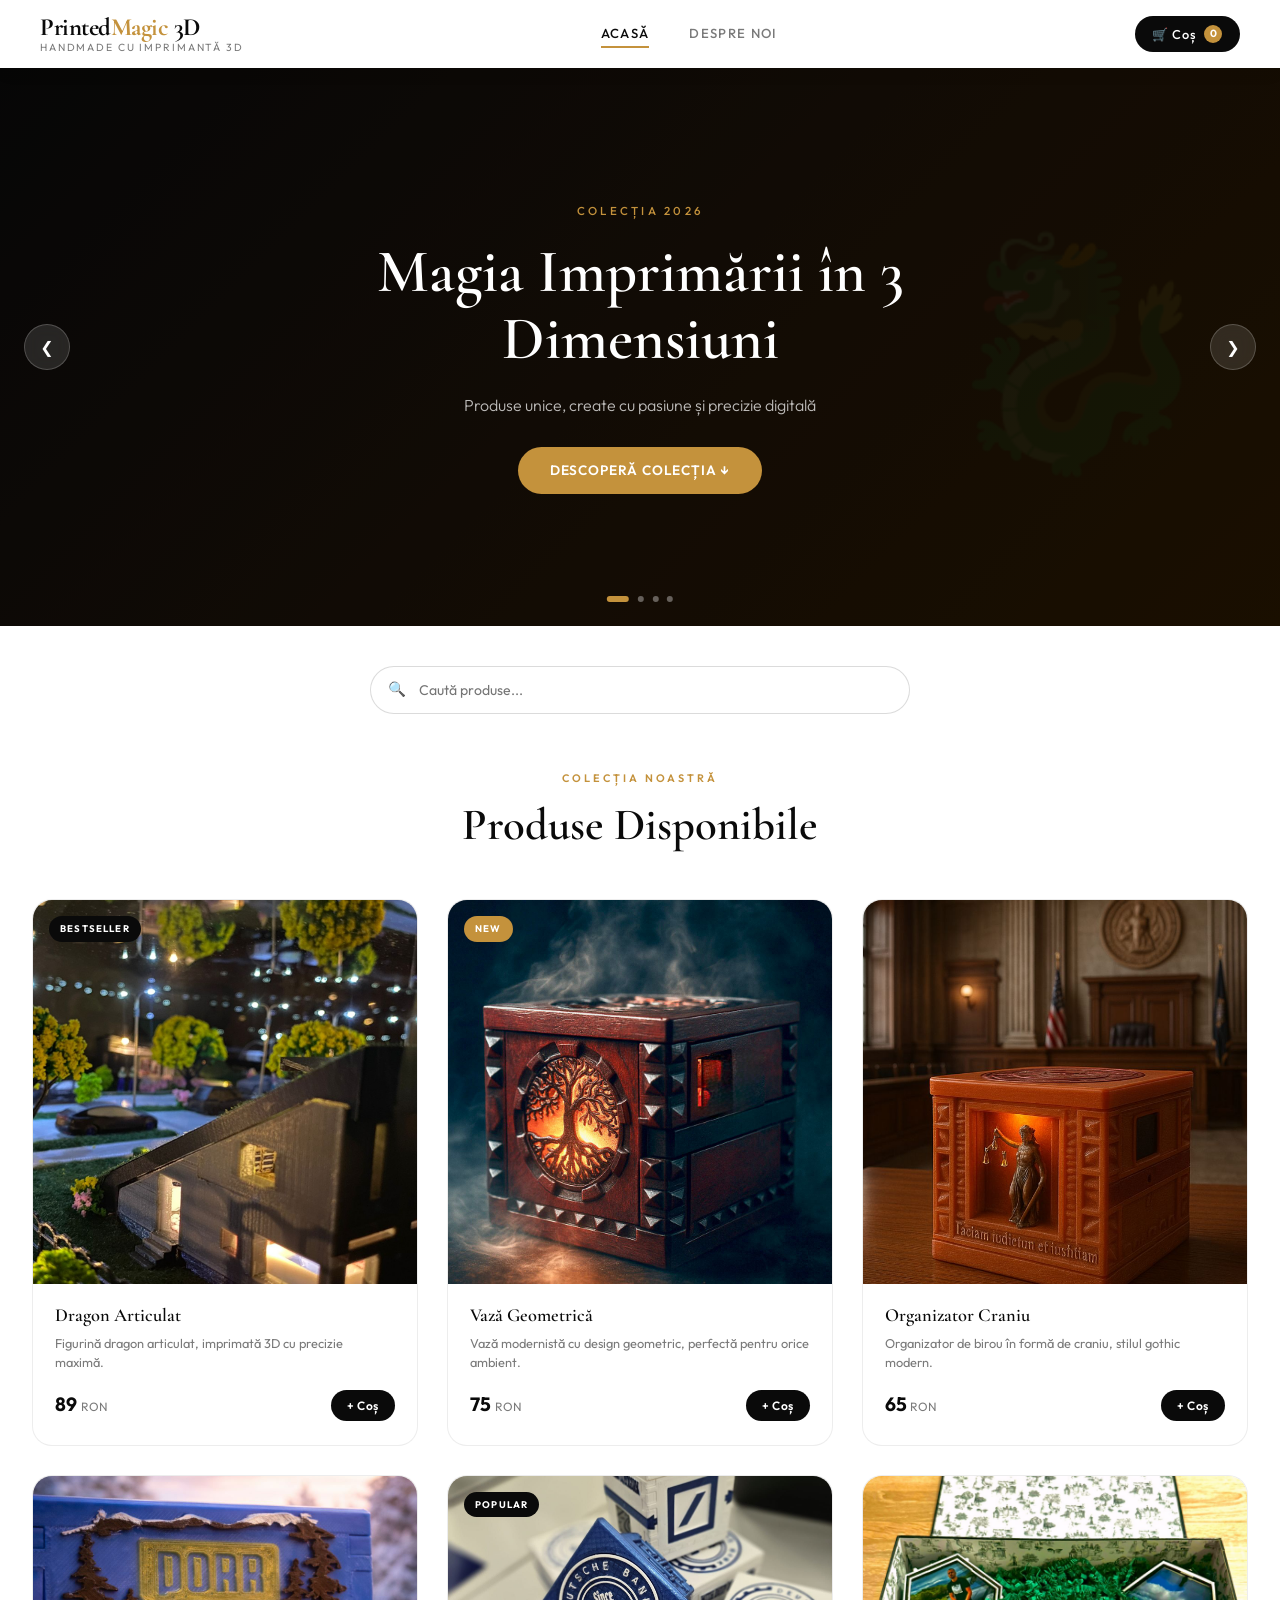
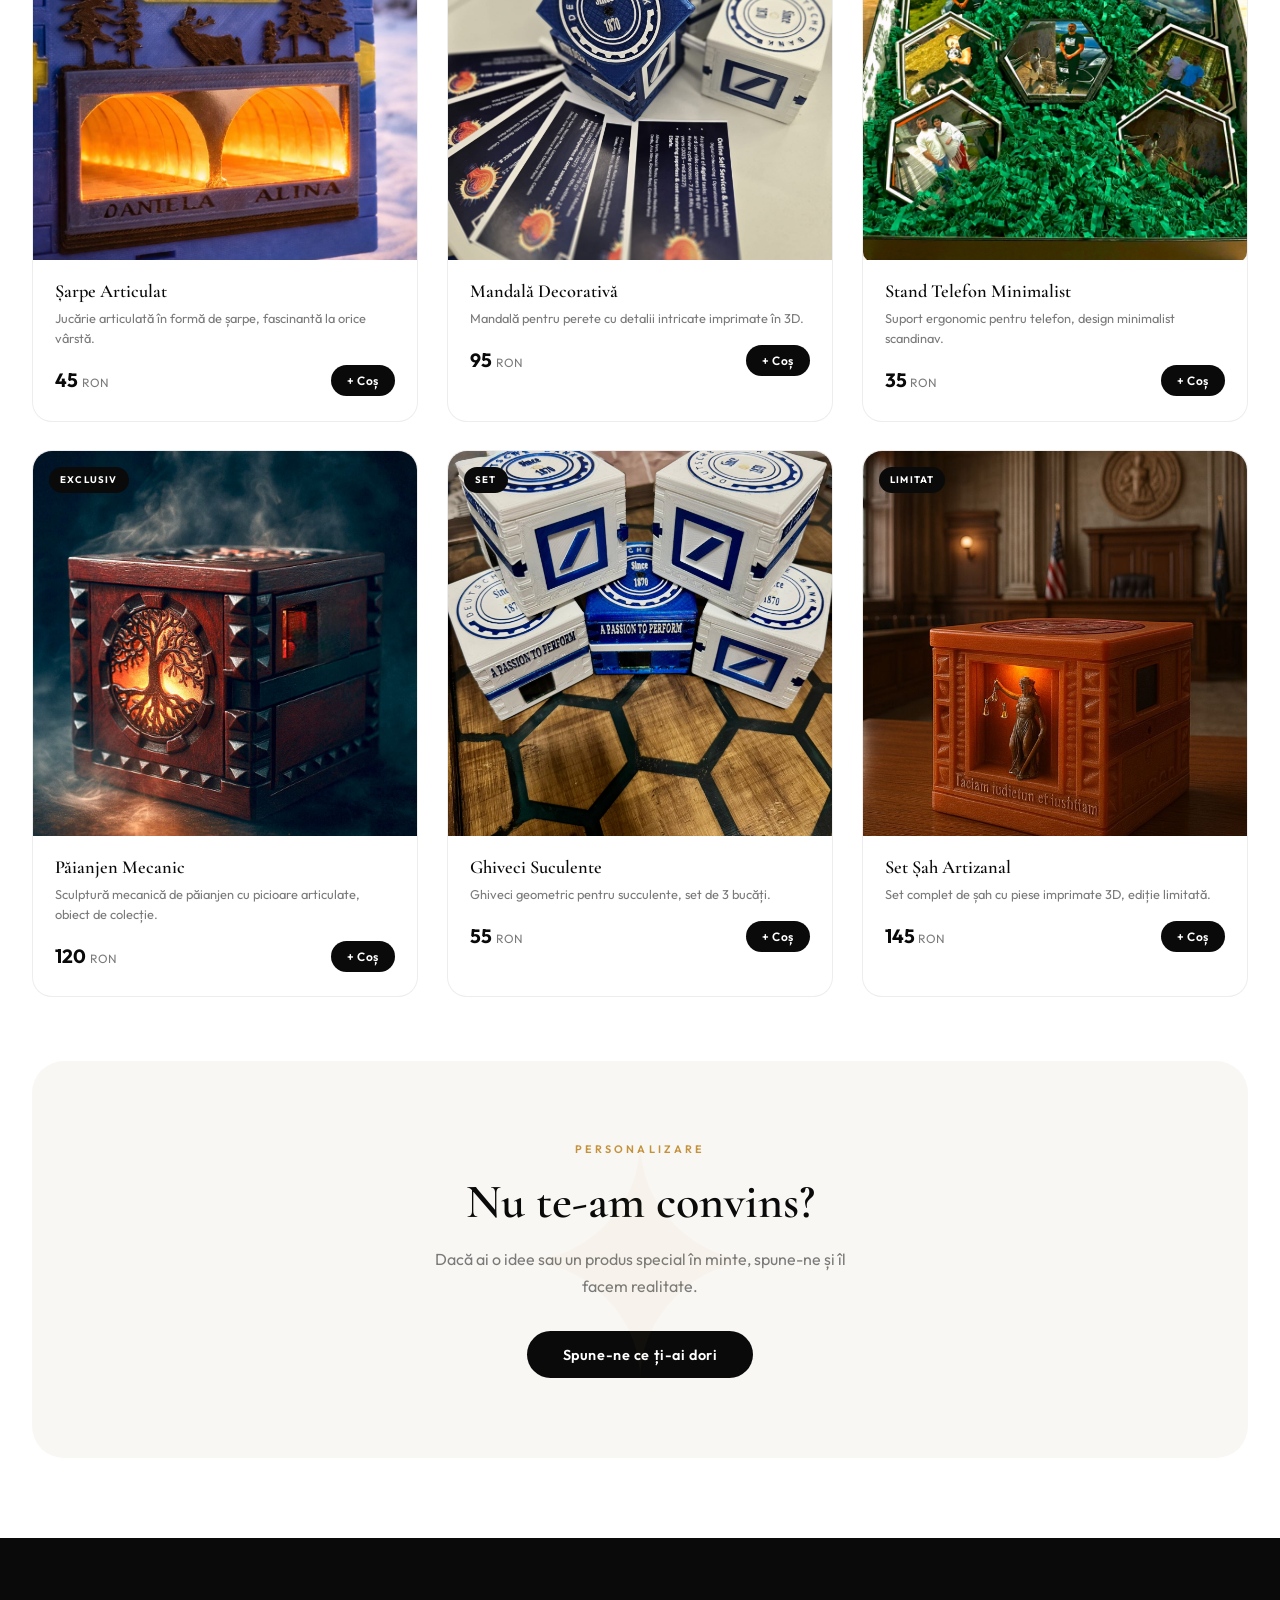
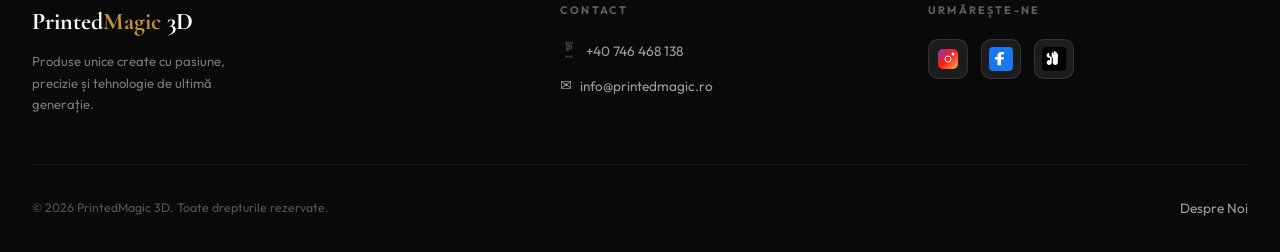
==== commit f3f1b6b4: "Add files via upload" ====
--- a/index.html
+++ b/index.html
@@ -15,6 +15,12 @@
       <span class="navbar-logo">Printed<span>Magic</span> 3D</span>
       <span class="navbar-tagline">Handmade cu Imprimantă 3D</span>
     </a>
+
+    <button class="hamburger-btn" id="hamburgerBtn" aria-label="Meniu" aria-expanded="false">
+      <span class="hamburger-line"></span>
+      <span class="hamburger-line"></span>
+      <span class="hamburger-line"></span>
+    </button>
 
     <nav class="navbar-nav" role="navigation" aria-label="Navigare principală">
       <a href="index.html" class="nav-link active" aria-current="page">Acasă</a>
--- a/styles.css
+++ b/styles.css
@@ -98,6 +98,39 @@
   text-transform: uppercase;
 }
 
+.hamburger-btn {
+  display: none;
+  flex-direction: column;
+  justify-content: space-between;
+  width: 30px;
+  height: 24px;
+  background: none;
+  border: none;
+  cursor: pointer;
+  padding: 0;
+  z-index: 1000;
+}
+
+.hamburger-line {
+  width: 100%;
+  height: 3px;
+  background: var(--dark);
+  border-radius: 2px;
+  transition: var(--transition-fast);
+}
+
+.hamburger-btn.active .hamburger-line:nth-child(1) {
+  transform: rotate(45deg) translate(6px, 6px);
+}
+
+.hamburger-btn.active .hamburger-line:nth-child(2) {
+  opacity: 0;
+}
+
+.hamburger-btn.active .hamburger-line:nth-child(3) {
+  transform: rotate(-45deg) translate(6px, -6px);
+}
+
 .navbar-nav {
   display: flex;
   align-items: center;
@@ -1998,3 +2031,249 @@
 .mt-3 { margin-top: 1.5rem; }
 .mb-2 { margin-bottom: 1rem; }
 .text-center { text-align: center; }
+
+/* ===== RESPONSIVE DESIGN ===== */
+
+/* Tablet and Mobile */
+@media (max-width: 768px) {
+  /* Navbar */
+  .navbar {
+    padding: 0.8rem 1.5rem;
+  }
+
+  .navbar-logo {
+    font-size: 1.3rem;
+  }
+
+  .hamburger-btn {
+    display: flex;
+  }
+
+  .navbar-nav {
+    position: absolute;
+    top: 100%;
+    left: 0;
+    right: 0;
+    background: rgba(255,255,255,0.95);
+    backdrop-filter: blur(10px);
+    flex-direction: column;
+    gap: 0;
+    padding: 1rem 0;
+    box-shadow: var(--shadow);
+    opacity: 0;
+    visibility: hidden;
+    transform: translateY(-10px);
+    transition: var(--transition);
+    border-radius: 0 0 var(--radius) var(--radius);
+  }
+
+  .navbar-nav.open {
+    opacity: 1;
+    visibility: visible;
+    transform: translateY(0);
+  }
+
+  .nav-link {
+    width: 100%;
+    padding: 0.8rem 1.5rem;
+    text-align: center;
+    border-bottom: 1px solid var(--border);
+  }
+
+  .nav-link:last-child {
+    border-bottom: none;
+  }
+
+  .navbar-actions {
+    gap: 0.8rem;
+  }
+
+  /* Hero */
+  .hero {
+    height: 50vh;
+    min-height: 350px;
+  }
+
+  .slide-content {
+    padding: 1.5rem;
+  }
+
+  .slide-title {
+    font-size: clamp(1.8rem, 6vw, 3rem);
+  }
+
+  .slide-sub {
+    font-size: 0.9rem;
+  }
+
+  /* Container */
+  .container {
+    padding: 0 1.5rem;
+  }
+
+  /* Products */
+  .products-section {
+    padding: 2.5rem 0 3rem;
+  }
+
+  .products-grid {
+    grid-template-columns: repeat(2, 1fr);
+    gap: 1.2rem;
+  }
+
+  .product-card-name {
+    font-size: 1rem;
+  }
+
+  .product-card-price {
+    font-size: 1.1rem;
+  }
+
+  /* Modals */
+  .modal-overlay {
+    padding: 1rem;
+  }
+
+  .modal, .popup-card {
+    max-width: 95vw;
+    padding: 1.5rem;
+  }
+
+  .product-modal-body {
+    grid-template-columns: 1fr;
+    gap: 1.5rem;
+  }
+
+  .product-modal-gallery {
+    padding: 1rem;
+  }
+
+  .product-modal-info {
+    padding: 1rem;
+  }
+
+  .product-modal-name {
+    font-size: 1.6rem;
+  }
+
+  .product-modal-price {
+    font-size: 1.8rem;
+  }
+
+  /* Chatbot */
+  .chatbot-card {
+    max-width: 95vw;
+  }
+
+  .chatbot-messages {
+    max-height: 250px;
+  }
+
+  .chatbot-message {
+    max-width: 90%;
+  }
+
+  /* Footer */
+  .footer-top {
+    flex-direction: column;
+    gap: 2rem;
+    text-align: center;
+  }
+
+  .social-row {
+    justify-content: center;
+  }
+
+  /* Buttons */
+  .btn {
+    padding: 0.6rem 1.4rem;
+    font-size: 0.8rem;
+  }
+
+  .btn-lg {
+    padding: 0.8rem 2rem;
+    font-size: 0.85rem;
+  }
+}
+
+/* Mobile Only */
+@media (max-width: 480px) {
+  .navbar {
+    padding: 0.7rem 1rem;
+    position: relative;
+  }
+
+  .nav-link {
+    padding: 1rem 2rem;
+  }
+
+  .navbar-actions {
+    margin-left: auto;
+  }
+
+  .products-grid {
+    grid-template-columns: 1fr;
+    gap: 1rem;
+  }
+
+  .product-card-image {
+    height: 250px;
+  }
+
+  .product-card-body {
+    padding: 1rem 1.2rem 1.3rem;
+  }
+
+  .slide-title {
+    font-size: clamp(1.5rem, 8vw, 2.5rem);
+  }
+
+  .slide-eyebrow {
+    font-size: 0.65rem;
+  }
+
+  .slide-sub {
+    font-size: 0.85rem;
+  }
+
+  .section-title {
+    font-size: clamp(1.5rem, 4vw, 2.5rem);
+  }
+
+  .feedback-title {
+    font-size: clamp(1.5rem, 5vw, 2.5rem);
+  }
+
+  .modal, .popup-card {
+    padding: 1rem;
+    max-width: 95vw;
+  }
+
+  .chatbot-messages {
+    max-height: 200px;
+  }
+
+  .cart-modal-body {
+    padding: 1rem 1.5rem;
+  }
+
+  .cart-modal-header {
+    padding: 1rem 1.5rem;
+  }
+
+  .btn {
+    min-height: 44px;
+    padding: 0.8rem 1.6rem;
+    font-size: 0.9rem;
+  }
+
+  .search-input {
+    padding: 1rem 1.6rem 1rem 3.5rem;
+    font-size: 1rem;
+  }
+
+  .search-icon {
+    left: 1.2rem;
+    font-size: 1rem;
+  }
+}
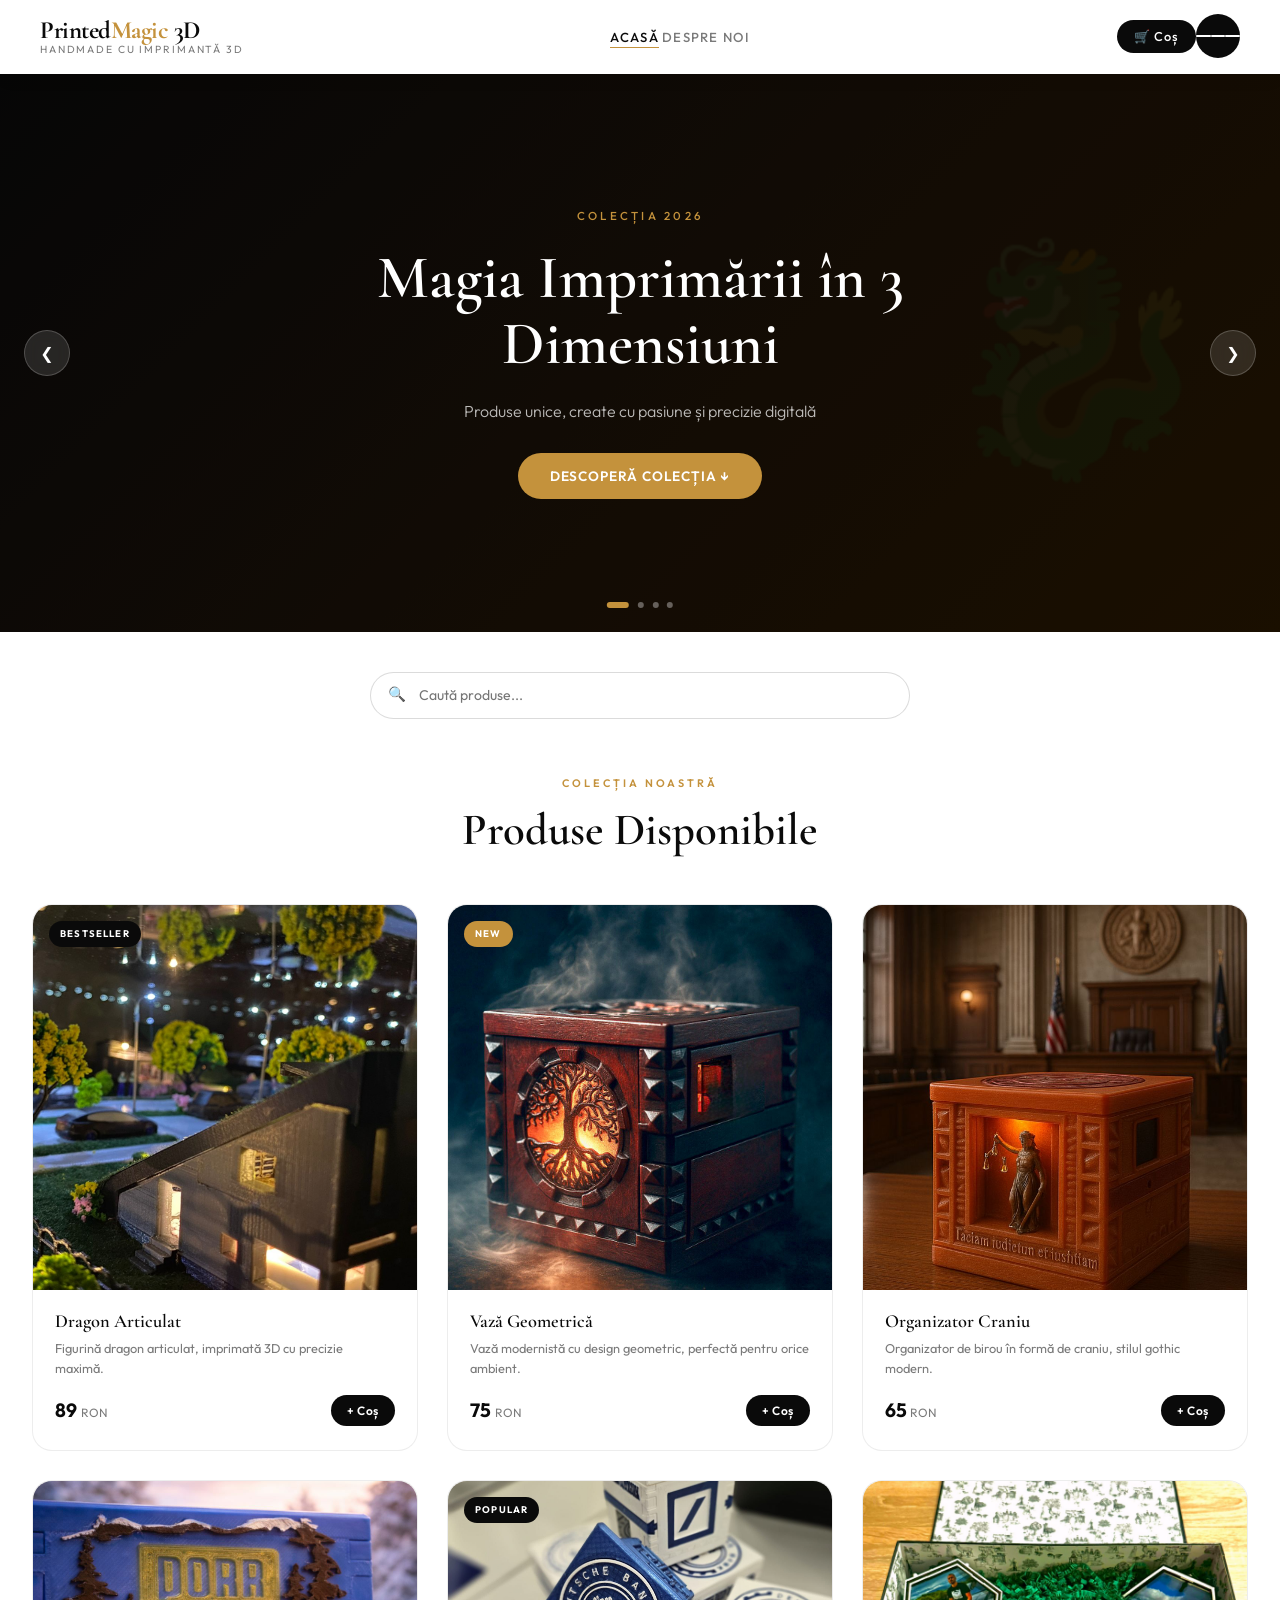
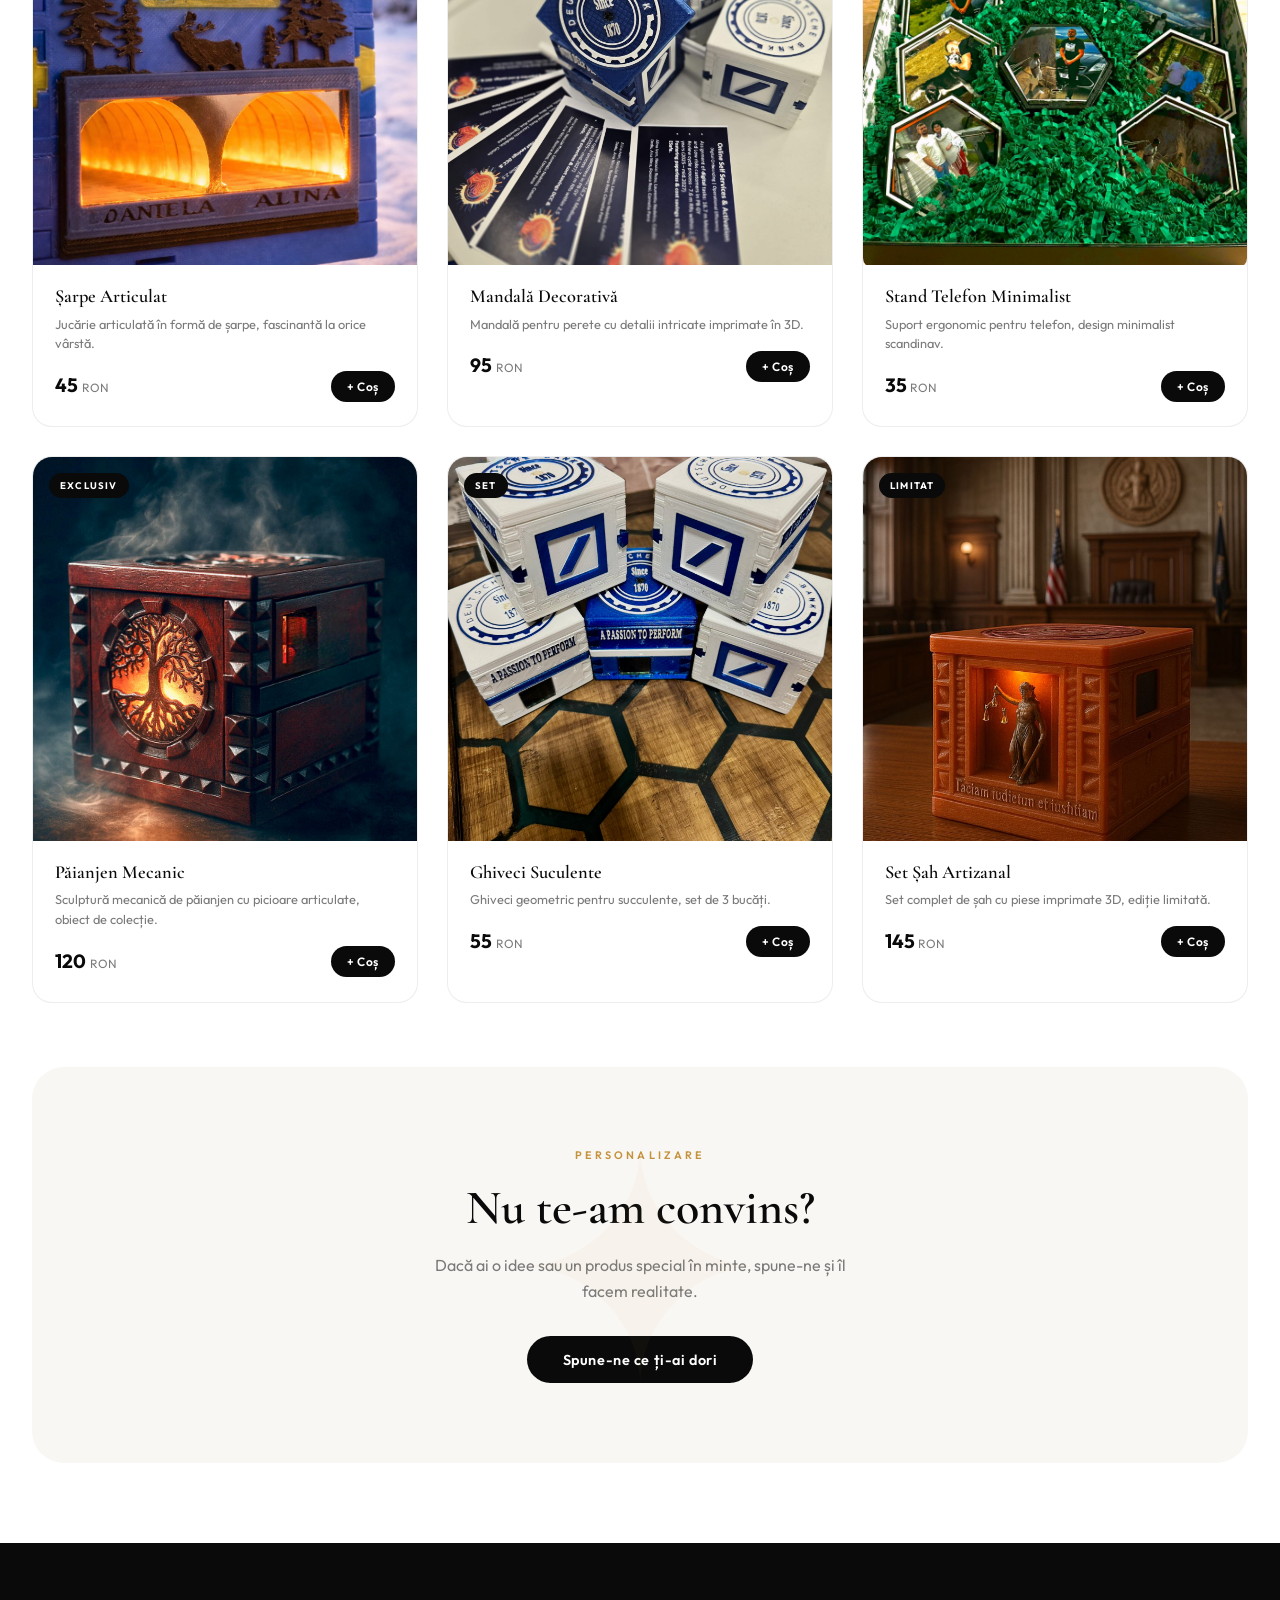
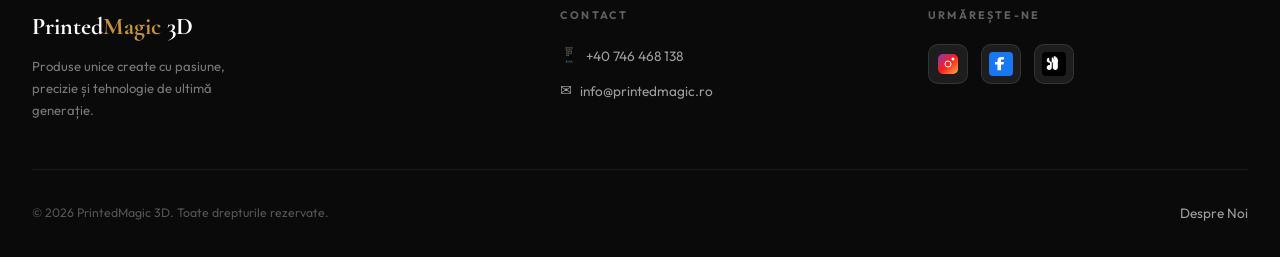
==== commit a4344c13: "Add files via upload" ====
--- a/index.html
+++ b/index.html
@@ -11,10 +11,24 @@
 
   <!-- ===== NAVBAR ===== -->
   <header class="navbar" role="banner">
-    <a href="index.html" class="navbar-brand" aria-label="PrintedMagic 3D acasă">
-      <span class="navbar-logo">Printed<span>Magic</span> 3D</span>
-      <span class="navbar-tagline">Handmade cu Imprimantă 3D</span>
-    </a>
+    <div class="navbar-top">
+      <a href="index.html" class="navbar-brand" aria-label="PrintedMagic 3D acasă">
+        <span class="navbar-logo">Printed<span>Magic</span> 3D</span>
+        <span class="navbar-tagline">Handmade cu Imprimantă 3D</span>
+      </a>
+
+      <nav class="navbar-nav" role="navigation" aria-label="Navigare principală">
+        <a href="index.html" class="nav-link active" aria-current="page">Acasă</a>
+        <a href="about.html" class="nav-link">Despre Noi</a>
+      </nav>
+
+      <div class="navbar-actions">
+        <button class="cart-btn" id="cartBtn" aria-label="Coș de cumpărături">
+          🛒 Coș
+          <span class="cart-count" id="cartCount" aria-live="polite">0</span>
+        </button>
+      </div>
+    </div>
 
     <button class="hamburger-btn" id="hamburgerBtn" aria-label="Meniu" aria-expanded="false">
       <span class="hamburger-line"></span>
@@ -22,17 +36,10 @@
       <span class="hamburger-line"></span>
     </button>
 
-    <nav class="navbar-nav" role="navigation" aria-label="Navigare principală">
+    <nav class="navbar-nav-mobile" role="navigation" aria-label="Navigare principală">
       <a href="index.html" class="nav-link active" aria-current="page">Acasă</a>
       <a href="about.html" class="nav-link">Despre Noi</a>
     </nav>
-
-    <div class="navbar-actions">
-      <button class="cart-btn" id="cartBtn" aria-label="Coș de cumpărături">
-        🛒 Coș
-        <span class="cart-count" id="cartCount" aria-live="polite">0</span>
-      </button>
-    </div>
   </header>
 
   <!-- ===== HERO SLIDER ===== -->
@@ -144,6 +151,23 @@
         <button id="chatbotSend" class="btn btn-primary">Trimite</button>
       </div>
       <button id="closeChatbotModal" class="popup-close-btn">Închide</button>
+    </div>
+  </div>
+
+  <!-- FEEDBACK POPUP -->
+  <div class="popup-overlay" id="feedbackPopup" role="dialog" aria-modal="true" aria-label="Solicitare produs personalizat">
+    <div class="popup-card">
+      <h3>Spune-ne ce ți-ai dori! 🎨</h3>
+      <p>Ai o idee pentru un produs personalizat? Contactează-ne pentru a discuta detaliile!</p>
+      <div class="feedback-options">
+        <button id="feedbackCall" class="btn btn-primary btn-lg">
+          <span class="link-icon">📱</span> Sună-ne
+        </button>
+        <button id="feedbackEmail" class="btn btn-secondary btn-lg">
+          <span class="link-icon">✉️</span> Trimite email
+        </button>
+      </div>
+      <button id="closeFeedbackPopup" class="popup-close-btn">Închide</button>
     </div>
   </div>
 
--- a/styles.css
+++ b/styles.css
@@ -74,6 +74,13 @@
   box-shadow: 0 2px 24px rgba(0,0,0,0.08);
 }
 
+.navbar-top {
+  display: flex;
+  align-items: center;
+  justify-content: space-between;
+  width: 100%;
+}
+
 .navbar-brand {
   display: flex;
   flex-direction: column;
@@ -100,22 +107,30 @@
 
 .hamburger-btn {
   display: none;
-  flex-direction: column;
-  justify-content: space-between;
-  width: 30px;
-  height: 24px;
-  background: none;
+  width: 44px;
+  height: 44px;
+  border-radius: 50%;
+  background: var(--dark);
   border: none;
   cursor: pointer;
   padding: 0;
   z-index: 1000;
+  display: flex;
+  align-items: center;
+  justify-content: center;
+  transition: var(--transition);
+}
+
+.hamburger-btn:hover {
+  background: var(--accent);
+  transform: scale(1.05);
 }
 
 .hamburger-line {
-  width: 100%;
-  height: 3px;
-  background: var(--dark);
-  border-radius: 2px;
+  width: 20px;
+  height: 2px;
+  background: white;
+  border-radius: 1px;
   transition: var(--transition-fast);
 }
 
@@ -131,10 +146,8 @@
   transform: rotate(-45deg) translate(6px, -6px);
 }
 
-.navbar-nav {
-  display: flex;
-  align-items: center;
-  gap: 2.5rem;
+.navbar-nav-mobile {
+  display: none;
 }
 
 .nav-link {
@@ -221,6 +234,13 @@
   0% { transform: scale(1); }
   50% { transform: scale(1.5); }
   100% { transform: scale(1); }
+}
+
+/* Hide cart count on desktop */
+@media (min-width: 769px) {
+  .cart-count {
+    display: none;
+  }
 }
 
 /* ===== HERO SLIDER ===== */
@@ -881,6 +901,18 @@
   flex-wrap: wrap;
 }
 
+.feedback-options {
+  display: flex;
+  flex-direction: column;
+  gap: 1rem;
+  margin-bottom: 1.5rem;
+}
+
+.feedback-options .btn {
+  width: 100%;
+  justify-content: center;
+}
+
 .popup-close-btn {
   font-size: 0.78rem;
   color: var(--text-muted);
@@ -1500,7 +1532,7 @@
 
 .order-wrapper {
   display: grid;
-  grid-template-columns: 1fr 1.4fr;
+  grid-template-columns: 1.4fr 1fr;
   gap: 2.5rem;
   align-items: start;
 }
@@ -2039,6 +2071,8 @@
   /* Navbar */
   .navbar {
     padding: 0.8rem 1.5rem;
+    flex-direction: column;
+    gap: 1rem;
   }
 
   .navbar-logo {
@@ -2047,9 +2081,14 @@
 
   .hamburger-btn {
     display: flex;
+    align-self: center;
   }
 
   .navbar-nav {
+    display: none;
+  }
+
+  .navbar-nav-mobile {
     position: absolute;
     top: 100%;
     left: 0;
@@ -2067,20 +2106,20 @@
     border-radius: 0 0 var(--radius) var(--radius);
   }
 
-  .navbar-nav.open {
+  .navbar-nav-mobile.open {
     opacity: 1;
     visibility: visible;
     transform: translateY(0);
   }
 
-  .nav-link {
+  .navbar-nav-mobile .nav-link {
     width: 100%;
     padding: 0.8rem 1.5rem;
     text-align: center;
     border-bottom: 1px solid var(--border);
   }
 
-  .nav-link:last-child {
+  .navbar-nav-mobile .nav-link:last-child {
     border-bottom: none;
   }
 
@@ -2216,6 +2255,18 @@
     gap: 1rem;
   }
 
+  .recommended-grid {
+    grid-template-columns: 1fr;
+  }
+
+  .features-grid {
+    grid-template-columns: repeat(2, 1fr);
+  }
+
+  .values-grid {
+    grid-template-columns: repeat(2, 1fr);
+  }
+
   .product-card-image {
     height: 250px;
   }
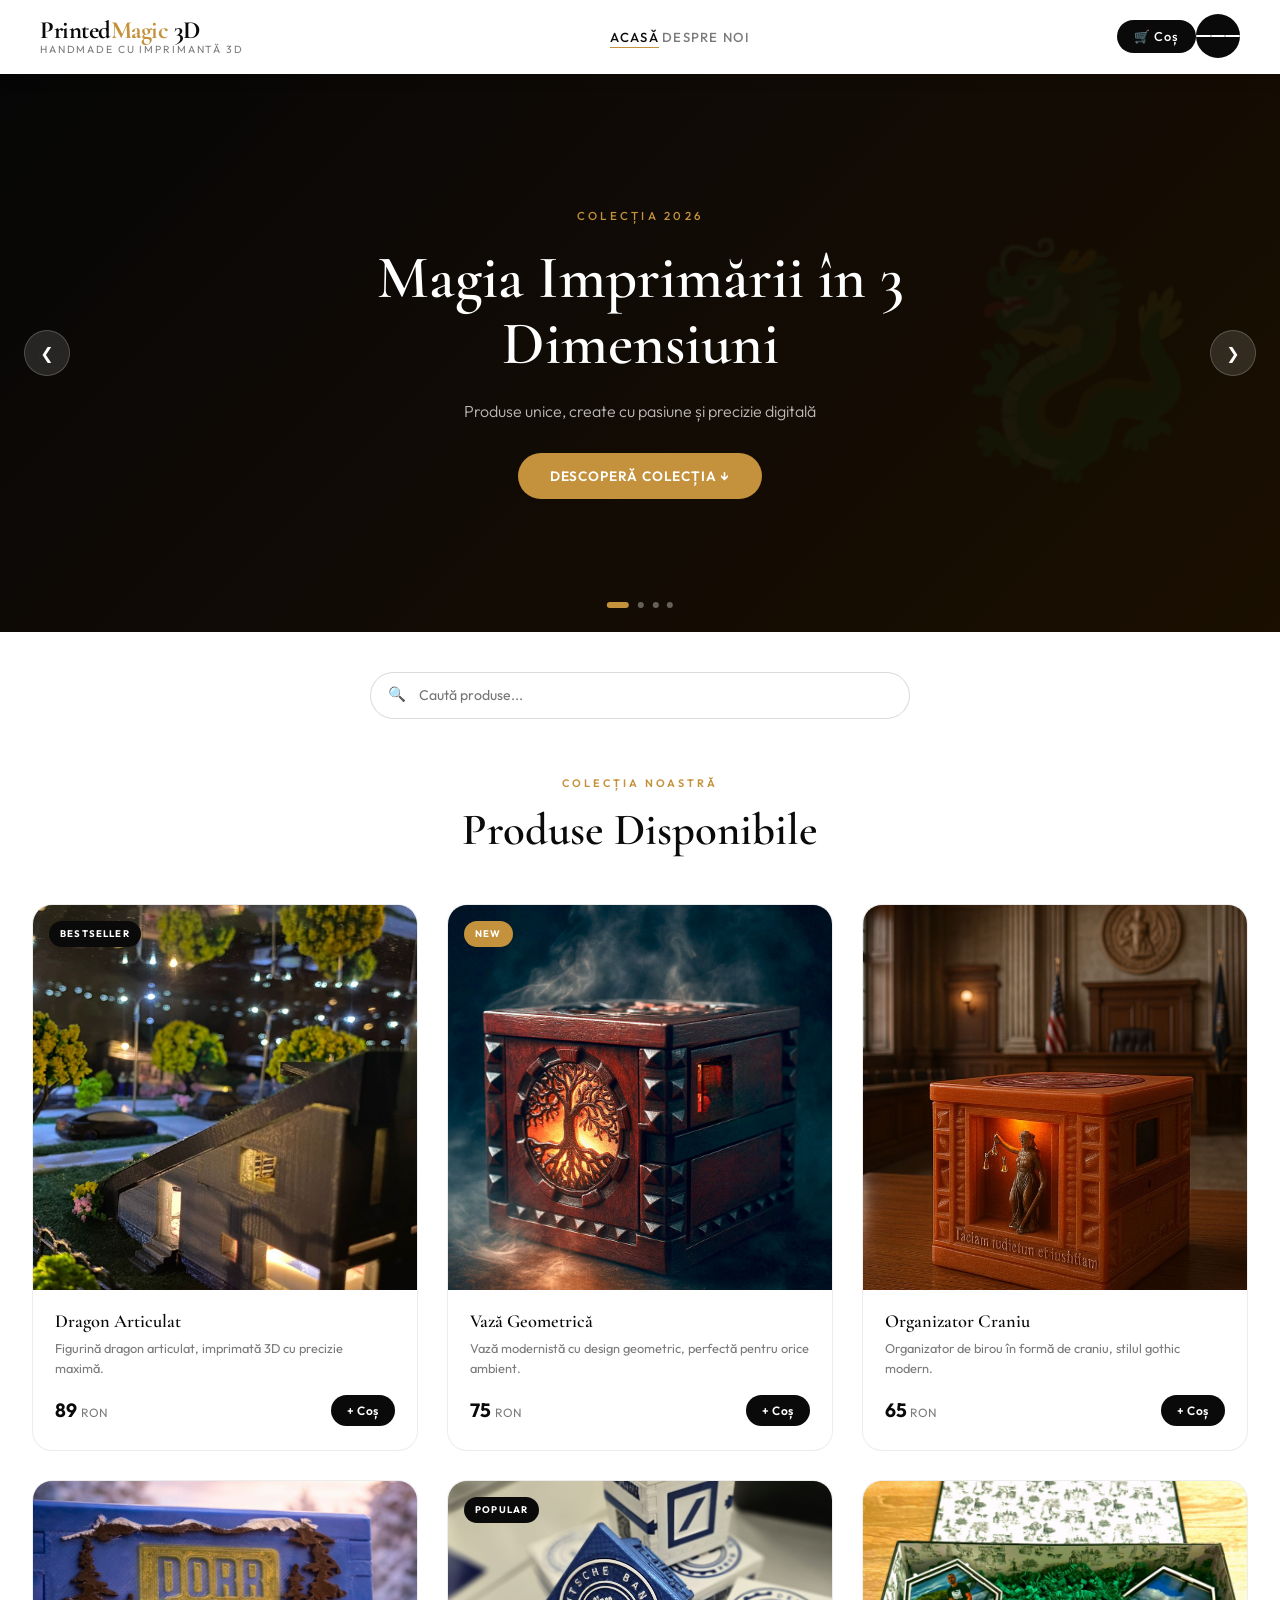
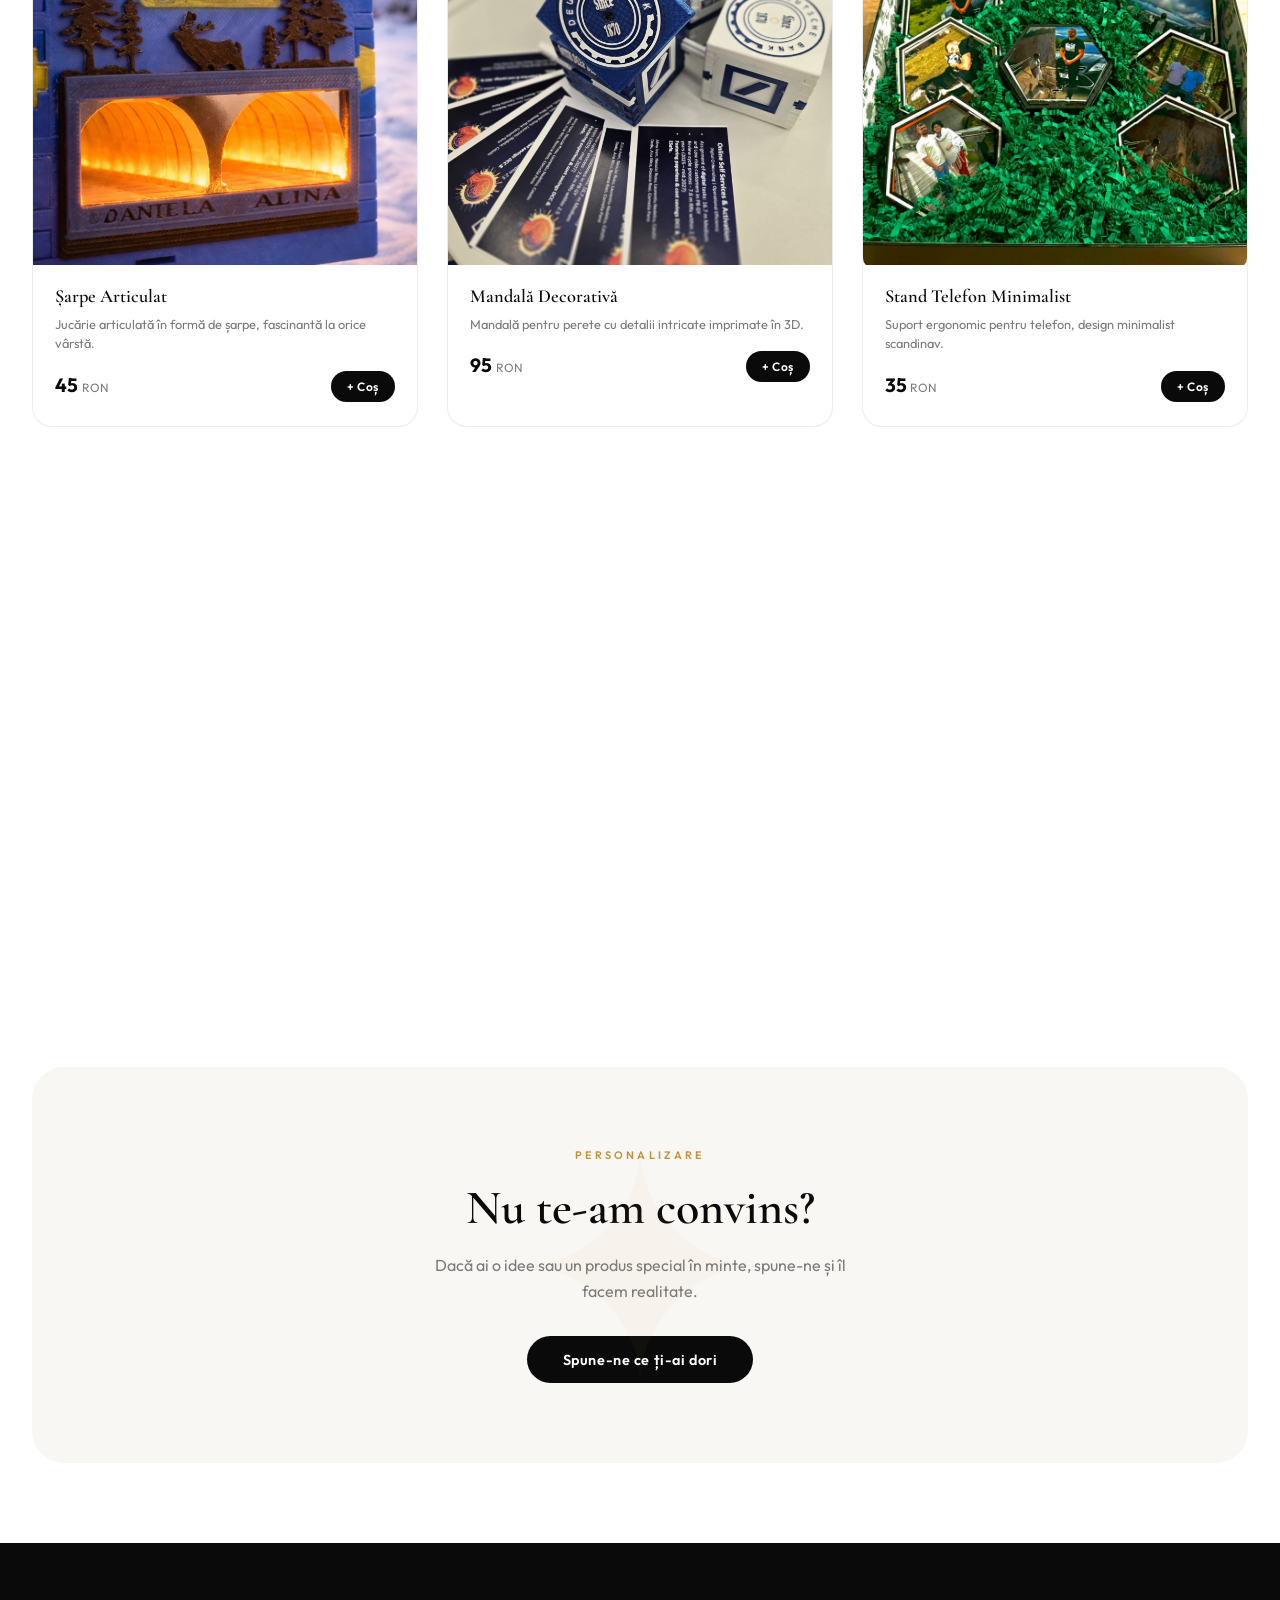
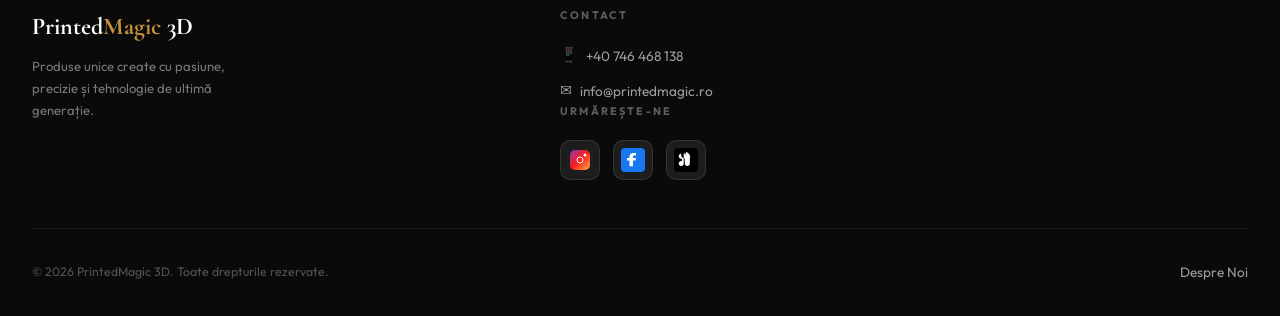
==== commit 2d6574e3: "Add files via upload" ====
--- a/index.html
+++ b/index.html
@@ -190,9 +190,7 @@
               <span class="link-icon">✉️</span> info@printedmagic.ro
             </a>
           </div>
-        </div>
-
-        <div>
+
           <div class="footer-col-title">Urmărește-ne</div>
           <div class="social-row">
             <a href="https://instagram.com/printedmagic3d" target="_blank" rel="noopener" class="social-btn" aria-label="Instagram">
@@ -218,7 +216,7 @@
             <a href="https://tiktok.com/@printedmagic3d" target="_blank" rel="noopener" class="social-btn" aria-label="TikTok">
               <svg width="24" height="24" viewBox="0 0 24 24" fill="none" xmlns="http://www.w3.org/2000/svg">
                 <rect width="24" height="24" rx="4" fill="black"/>
-                <path d="M12.525 7.695C11.866 7.283 11.446 6.639 11.446 5.945V5.5H9.719V15.5C9.719 16.881 8.6 18 7.219 18S4.719 16.881 4.719 15.5S5.838 13 7.219 13C7.475 13 7.719 13.05 7.944 13.14V10.86C7.719 10.77 7.475 10.72 7.219 10.72C5.838 10.72 4.719 9.601 4.719 8.22S5.838 5.72 7.219 5.72V7.445C7.219 8.826 8.338 9.945 9.719 9.945C10.378 9.945 10.798 10.589 10.798 11.283V15.5C10.798 16.881 11.917 18 13.298 18S15.798 16.881 15.798 15.5V9.5C15.798 8.119 14.679 7 13.298 7V8.725C13.298 9.106 13.917 9.725 14.298 9.725C14.679 9.725 15.298 9.106 15.298 8.725V5.5H13.571V7.445C13.571 8.826 14.69 9.945 16.071 9.945V7.22C14.69 7.22 13.571 6.101 13.571 4.72V4.275H11.844V5.945C11.844 6.639 12.184 7.283 12.843 7.695H12.525Z" fill="white"/>
+                <path d="M12.525 7.695C11.866 7.283 11.446 6.639 11.446 5.945V5.5H9.719V15.5C9.719 16.881 8.6 18 7.219 18S4.719 16.881 4.719 15.5S5.838 13 7.219 13C7.475 13 7.719 13.05 7.944 13.14V10.86C7.719 10.77 7.475 10.72 7.219 10.72C5.838 10.72 4.719 9.601 4.719 8.22S5.838 5.72 7.219 5.72V7.445C7.219 8.826 8.338 9.945 9.719 9.945C10.378 9.945 10.798 10.589 10.798 11.283V15.5C10.798 16.881 11.917 18 13.298 18S15.798 16.881 15.798 15.5V9.5C15.798 8.119 14.679 7 13.298 7V8.725C13.298 9.106 13.917 9.725 14.298 9.725C14.679 9.725 15.298 9.106 15.298 8.725V8.725V5.5H13.571V7.445C13.571 8.826 14.69 9.945 16.071 9.945V7.22C14.69 7.22 13.571 6.101 13.571 4.72V4.275H11.844V5.945C11.844 6.639 12.184 7.283 12.843 7.695H12.525Z" fill="white"/>
               </svg>
             </a>
           </div>
--- a/styles.css
+++ b/styles.css
@@ -2168,6 +2168,16 @@
     font-size: 1.1rem;
   }
 
+  /* Order */
+  .order-wrapper {
+    grid-template-columns: 1fr;
+    gap: 1.5rem;
+  }
+
+  .order-summary-card {
+    position: static;
+  }
+
   /* Modals */
   .modal-overlay {
     padding: 1rem;
